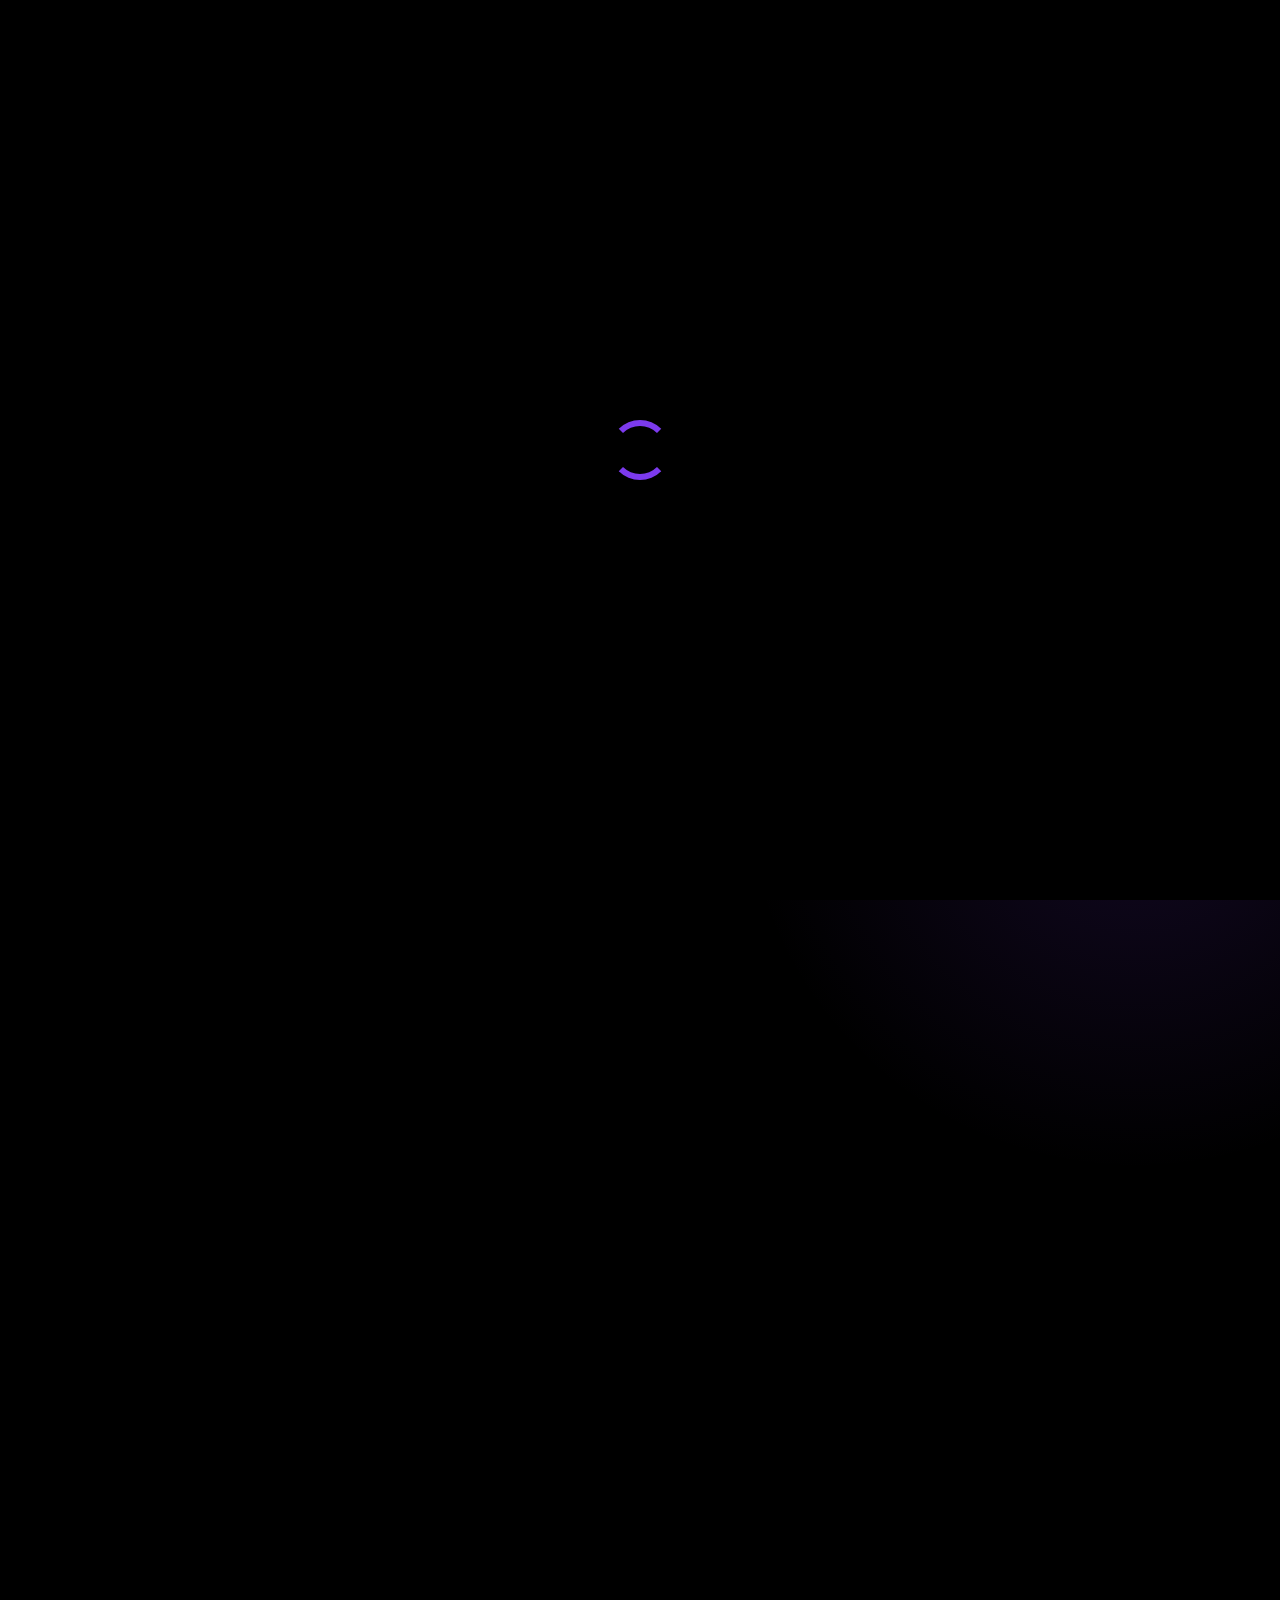
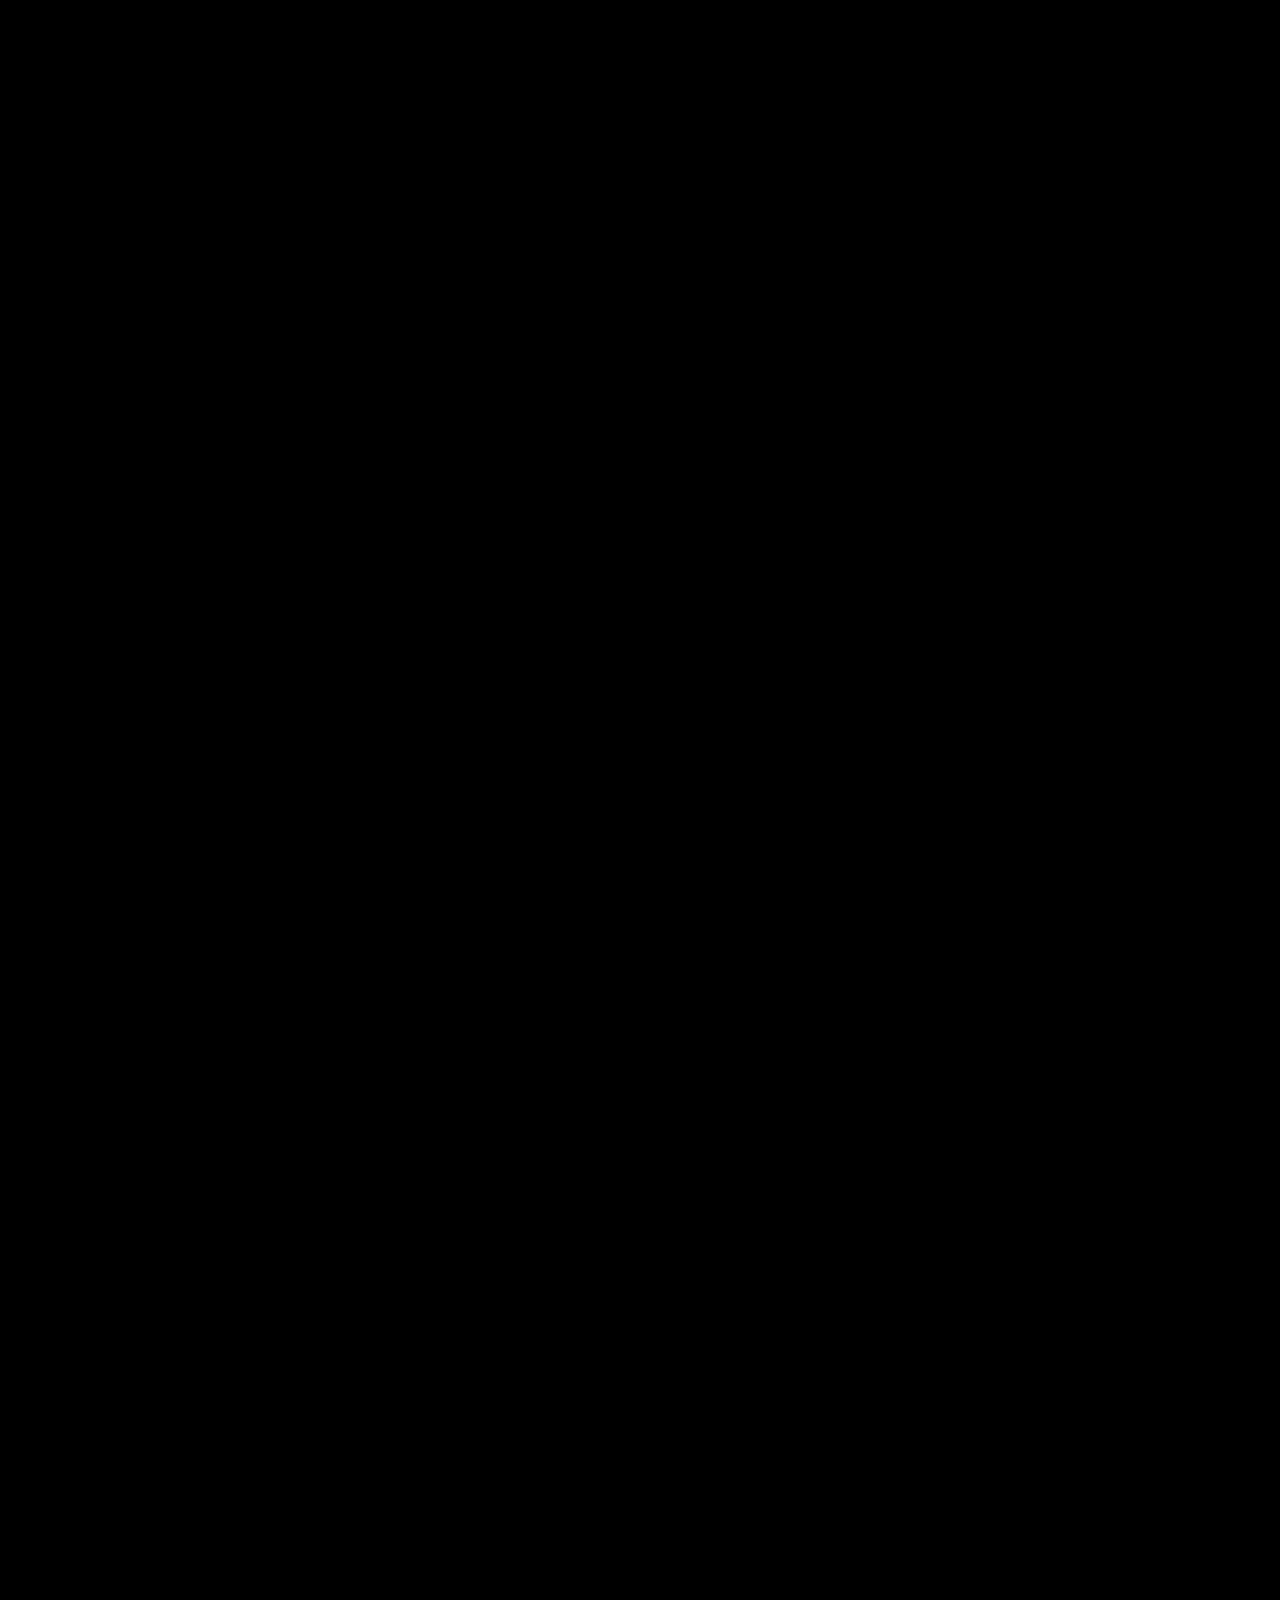
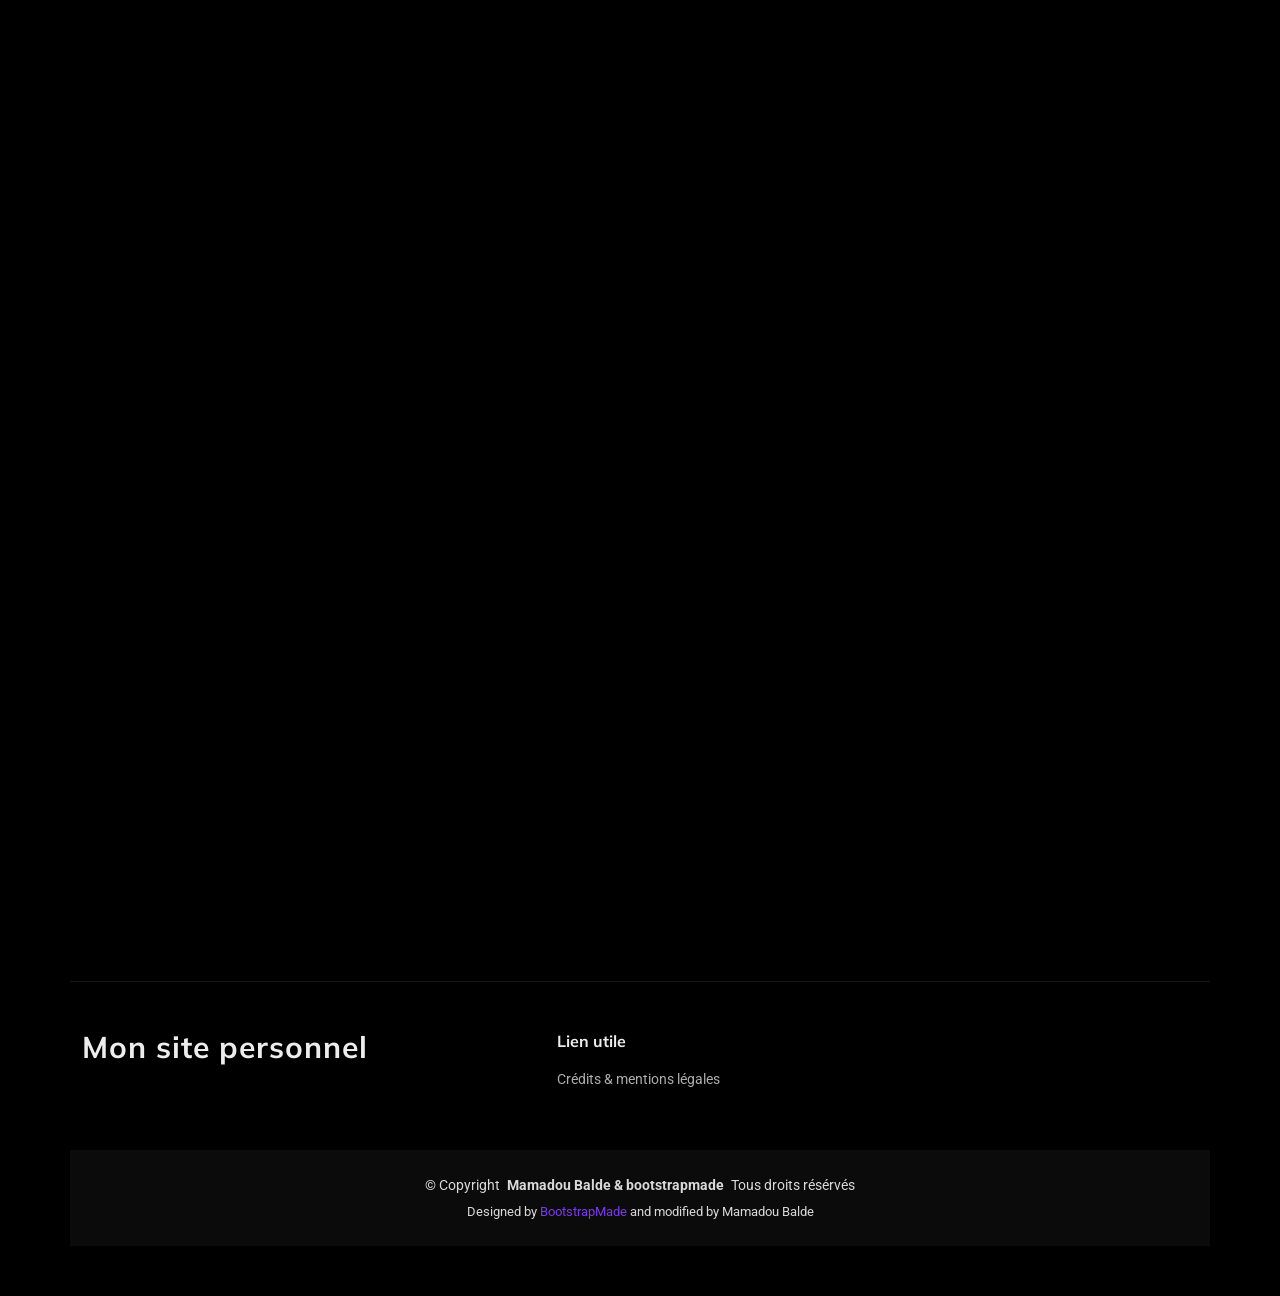
==== index.html @ f5858ec2 "fautes3" ====
<!DOCTYPE html>
<html lang="en">

<head>
  <meta charset="utf-8">
  <meta content="width=device-width, initial-scale=1.0" name="viewport">
  <title>Mon Site personnel</title>
  <meta name="description" content="">
  <meta name="keywords" content="">

  <!-- Favicons -->
  <link href="assets/img/favicon.png" rel="icon">
  <link href="assets/img/apple-touch-icon.png" rel="apple-touch-icon">

  <!-- Fonts -->
  <link href="https://fonts.googleapis.com" rel="preconnect">
  <link href="https://fonts.gstatic.com" rel="preconnect" crossorigin>
  <link href="https://fonts.googleapis.com/css2?family=Roboto:ital,wght@0,100;0,300;0,400;0,500;0,700;0,900;1,100;1,300;1,400;1,500;1,700;1,900&family=Raleway:ital,wght@0,100;0,200;0,300;0,400;0,500;0,600;0,700;0,800;0,900;1,100;1,200;1,300;1,400;1,500;1,600;1,700;1,800;1,900&family=Mulish:ital,wght@0,200;0,300;0,400;0,500;0,600;0,700;0,800;0,900;1,200;1,300;1,400;1,500;1,600;1,700;1,800;1,900&display=swap" rel="stylesheet">

  <!-- Vendor CSS Files -->
  <link href="assets/vendor/bootstrap/css/bootstrap.min.css" rel="stylesheet">
  <link href="assets/vendor/bootstrap-icons/bootstrap-icons.css" rel="stylesheet">
  <link href="assets/vendor/aos/aos.css" rel="stylesheet">
  <link href="assets/vendor/glightbox/css/glightbox.min.css" rel="stylesheet">
  <link href="assets/vendor/swiper/swiper-bundle.min.css" rel="stylesheet">

  <!-- Main CSS File -->
  <link href="assets/css/main.css" rel="stylesheet">

  <!-- =======================================================
  * Template Name: Craftivo
  * Template URL: https://bootstrapmade.com/craftivo-bootstrap-portfolio-template/
  * Updated: Oct 04 2025 with Bootstrap v5.3.8
  * Author: BootstrapMade.com
  * License: https://bootstrapmade.com/license/
  ======================================================== -->
</head>

<body class="index-page">

  <header id="header" class="header d-flex align-items-center fixed-top">
    <div class="container-fluid container-xl position-relative d-flex align-items-center">

      <a href="index.html" class="logo d-flex align-items-center me-auto">
        <!-- Uncomment the line below if you also wish to use an image logo -->
        <!-- <img src="assets/img/logo.webp" alt=""> -->
        <h1 class="sitename">Mon site personnel</h1>
      </a>

      <nav id="navmenu" class="navmenu">
        <ul>
          <li><a href="#hero" class="active">Accueil</a></li>
          <li><a href="#about">A propos de moi</a></li>
          <li><a href="#resume">Curriculum Vitae</a></li>
          <li><a href="#portfolio">Portfolio</a></li>  
        </ul>
        <i class="mobile-nav-toggle d-xl-none bi bi-list"></i>
      </nav>
    </div>
  </header>

  <main class="main">

    <!-- Hero Section -->
    <section id="hero" class="hero section dark-background">

      <img src="assets/img/profile/profile-bg-5.jpg" alt="" data-aos="fade-in">

      <div class="container" data-aos="fade-up" data-aos-delay="100">
        <div class="row justify-content-center">
          <div class="col-lg-8 text-center">
            <h2>Bienvenue sur mon site personnel</h2>
            <p> Je suis un <span class="typed" data-typed-items="Passioné, Freelancer"></span><span class="typed-cursor" aria-hidden="true"></span></p>
          </div>
        </div>
      </div>

    </section><!-- /Hero Section -->

    <!-- About Section -->
    <section id="about" class="about section">

      <!-- Section Title -->
      <div class="container section-title" data-aos="fade-up">
        <span class="subtitle">A propos de moi</span>
        <p></p>
      </div><!-- End Section Title -->

      <div class="container" data-aos="fade-up" data-aos-delay="100">

        <div class="row gy-5">
          <div class="col-lg-4" data-aos="zoom-in" data-aos-delay="150">
            <div class="profile-card">
              <div class="profile-header">
                <div class="profile-avatar">
                  <img src="assets/img/profile/photo_de_profil.png" class="img-fluid" alt="">
                  <div class="status-indicator"></div>
                </div>
                <h3>Mamadou Balde</h3>
                <span class="role">Etudiant</span>               
              </div>

              <div class="profile-actions">
                <a href="forms/Mon_CV.pdf" download class="btn btn-primary"><i class="bi bi-download"></i> Télécharger mon CV</a>
              </div>

              <div class="social-connect">
                <a href="https://github.com/Mamadou-Balde2" target="_blank"><i class="bi bi-github"></i></a>
                <a href="https://gitlab.univ-artois.fr/mamadou_balde2" target="_blank"><i class="bi bi-gitlab"></i></a>
              </div>
            </div>
          </div>

          <div class="col-lg-8" data-aos="fade-left" data-aos-delay="200">
            <div class="content-wrapper">
              <div class="bio-section">
                <p>Bonjour, je suis Mamadou Baldé, étudiant en 1re année de BUT Réseaux et Télécommunications à l'IUT de Béthune. Passionné par les réseaux et la cybersécurité, je développe mes compétences pratiques chaque jour.
              </div>

              <div class="details-grid">
                <div class="detail-item" data-aos="fade-up" data-aos-delay="300">
                  <i class="bi bi-mortarboard"></i>
                  <div class="detail-content">
                    <span>Diplôme </span>
                    <strong>Baccalauréat</strong>
                  </div>
                </div>

                <div class="detail-item" data-aos="fade-up" data-aos-delay="250">
                  <i class="bi bi-circle-half"></i>                  <div class="detail-content">
                    <span>Formation en cours</span>
                    <strong>BUT en Réseaux informatiques et télécommunications </strong>
                  </div>
                </div>

                
                <div class="detail-item" data-aos="fade-up" data-aos-delay="350">
                  <i class="bi bi-geo-alt"></i>
                  <div class="detail-content">
                    <span>Adresse</span>
                    <strong>France</strong>
                  </div>
                </div>

              </div>

              <div class="skills-showcase" data-aos="fade-up" data-aos-delay="250">
                <div class="section-tag">Compétences</div>
                <h3>Compétences techniques</h3>

                <div class="skills-list skills-animation">
                  <div class="skill-item">
                    <div class="skill-info">
                      <span class="skill-name">HTML 5 &amp; CSS 3</span>
                      <span class="skill-percent">88%</span>
                    </div>
                    <div class="progress">
                      <div class="progress-bar" role="progressbar" aria-valuenow="88" aria-valuemin="0" aria-valuemax="100"></div>
                    </div>
                  </div>

                  <div class="skill-item">
                    <div class="skill-info">
                      <span class="skill-name">Python 3</span>
                      <span class="skill-percent">70%</span>
                    </div>
                    <div class="progress">
                      <div class="progress-bar" role="progressbar" aria-valuenow="70" aria-valuemin="0" aria-valuemax="100"></div>
                    </div>
                  </div>

                  <div class="skill-item">
                    <div class="skill-info">
                      <span class="skill-name">WireShark</span>
                      <span class="skill-percent">70%</span>
                    </div>
                    <div class="progress">
                      <div class="progress-bar" role="progressbar" aria-valuenow="70" aria-valuemin="0" aria-valuemax="100"></div>
                    </div>
                  </div>

                  <div class="skill-item">
                    <div class="skill-info">
                      <span class="skill-name">Cisco Packet Tracer</span>
                      <span class="skill-percent">70%</span>
                    </div>
                    <div class="progress">
                      <div class="progress-bar" role="progressbar" aria-valuenow="70" aria-valuemin="0" aria-valuemax="100"></div>
                    </div>
                  </div>
                </div>
              </div>
            </div>
          </div>
        </div>

      </div>

    </section><!-- /About Section -->

    <!-- Resume Section -->
    <section id="resume" class="resume section">

      <!-- Section Title -->
      <div class="container section-title" data-aos="fade-up">
        <span class="subtitle">Curriculum Vitae</span>
      </div><!-- End Section Title -->

      <div class="container" data-aos="fade-up" data-aos-delay="100">

        <div class="row gy-5">
          <div class="col-lg-6">
            <div class="experience-section">
              <div class="section-header" data-aos="fade-right" data-aos-delay="200">
                <div class="header-content">
                  <span class="section-badge">Experience</span>
                  <h2>Expérience professionnelle </h2>
                </div>
              </div>

              <div class="experience-cards">
                <div class="exp-card featured" data-aos="zoom-in" data-aos-delay="300">
                  <div class="card-header">
                    <div class="company-logo">
                     <i class="bi bi-code-slash"></i>
                    </div>
                  </div>
                  <div class="card-body">
                    <h3>Création d'un logiciel de gestion de stock</h3>
                   
                    <span class="duration">2024</span>
                    <p class="description">Afin de valider l'Unité d'enseignement sur la création de logiciel, un projet de création d'un logiciel de gestion de stock a été réalisé. J'étais le chef de groupe et je coordonnais les tâches.</p>
                    <div class="skills-tags">
                      <span class="skill-tag">Leadership</span>
                      <span class="skill-tag">Innovation</span>
                    </div>
                  </div>
                </div>

                <div class="exp-card" data-aos="zoom-in" data-aos-delay="350">
                  <div class="card-header">
                    <div class="company-logo">
                      <i class="bi bi-filetype-html"></i><i class="bi bi-filetype-css"></i>
                    </div>
                  </div>
                  <div class="card-body">
                    <h3>Création et mise en place d'un site web pour un restaurant</h3>                  
                    <span class="duration">2023</span>
                    <p class="description">J'ai eu à créer un site web pour un restaurant de ma ville en utilisant HTML et CSS, PHP et MySQL.</p>
                  </div>
                </div>

              </div>
            </div>
          </div>

          <div class="col-lg-6">
            <div class="education-section">
              <div class="section-header" data-aos="fade-left" data-aos-delay="200">
                <div class="header-content">
                  <span class="section-badge">Education</span>
                  <h2>Parcours académique</h2>
                </div>
              </div>

              <div class="education-timeline" data-aos="fade-left" data-aos-delay="300">
                <div class="timeline-track">
                  <div class="timeline-item">
                    <div class="timeline-marker">
                      <i class="bi bi-mortarboard-fill"></i>
                    </div>
                    <div class="timeline-content">
                      <div class="education-meta">
                        <span class="year-range">2025 - Aujourd'hui</span>
                        <span class="degree-level">BUT </span>
                      </div>
                      <h4>BUT I Réseaux informatiques et Télécommunications</h4>
                      <p class="institution">Institut universitaire de technologie de Béthune </p>
                      
                    </div>
                  </div>

                  <div class="timeline-item">
                    <div class="timeline-marker">
                      <i class="bi bi-book"></i>
                    </div>
                    <div class="timeline-content">
                      <div class="education-meta">
                        <span class="year-range">2024</span>
                        <span class="degree-level"></span>
                      </div>
                      <h4>Baccalauréat en sciences experimentales</h4>
                      <p class="institution">Cours Sacré Coeur</p>
                      <div class="achievement">
                        <i class="bi bi-award"></i>
                      
                      </div>
                    </div>
                  </div>

                  <div class="timeline-item">
                    <div class="timeline-marker">
                      <i class="bi bi-patch-check-fill"></i>
                    </div>
                    <div class="timeline-content">
                      <div class="education-meta">
                        <span class="year-range">2022-2025</span>
                        <span class="degree-level">Certifications</span>
                      </div>
                      <h4>Certifications</h4>
                      <div class="certifications-list">
                        <div class="cert-item">
                          <span class="cert-name">Créé votre site web avec HTML5 et CSS3 par openclassroom</span>
                          <span class="cert-year">2022</span>
                        </div>
                        <div class="cert-item">
                          <span class="cert-name">Python Essentials 1 par Cisco Networking Academy</span>
                          <span class="cert-year">2025</span>
                        </div>
                        <div class="cert-item">
                          <span class="cert-name">Python Essentials 2 par Cisco Networking Academy</span>
                          <span class="cert-year">2025</span>
                        </div>
                      </div>
                    </div>
                  </div>
                </div>
              </div>
            </div>
          </div>
        </div>

      </div>

    </section><!-- /Resume Section -->


    <!-- Portfolio Section -->
    <section id="portfolio" class="portfolio section">

      <!-- Section Title -->
      <div class="container section-title" data-aos="fade-up">
        <span class="subtitle">Portfolio</span>
        <p>Voici les compétences du programme national mise en œuvre dans mon parcours en BUT de R&T</p>
      </div><!-- End Section Title -->

      <div class="container" data-aos="fade-up" data-aos-delay="100">

        <div class="isotope-layout" data-default-filter="*" data-layout="masonry" data-sort="original-order">
          <ul class="portfolio-filters isotope-filters" data-aos="fade-up" data-aos-delay="200">
            <li data-filter="*" class="filter-active">Toutes</li>
            <li data-filter=".filter-admin">Administrer</li>
            <li data-filter=".filter-connect">Connecter</li>
            <li data-filter=".filter-program">Programmer</li>
            <li data-filter=".filter-secure">Sécuriser</li>
            <li data-filter=".filter-monitor">Surveiller</li>
          </ul>

          <div class="row gy-4 isotope-container" data-aos="fade-up" data-aos-delay="300">
            <div class="col-lg-4 col-md-6 portfolio-item isotope-item filter-admin">
              <div class="portfolio-card">
                <div class="portfolio-image-container">
                  <img src="assets/img/portfolio/administrer.png" alt="Creative Project" class="img-fluid" loading="lazy">
                  <div class="portfolio-overlay">
                    <div class="portfolio-info">
                      <span class="project-category">Administrer</span>
                      <h4>Administrer les réseaux et internet</h4>
                    </div>
                    <div class="portfolio-actions">
                      <a href="assets\img\portfolio\administrer.png" class="glightbox portfolio-link">
                        <i class="bi bi-plus-lg"></i>
                      </a>
                      <a href="portfolio-details.html#admin" class="portfolio-details">
                        <i class="bi bi-arrow-right"></i>
                      </a>
                    </div>
                  </div>
                </div>
                <div class="portfolio-meta">
                  <div class="project-tags">
                    <span class="tag">Administration</span>
                    <span class="tag">Conception</span>
                  </div>
                </div>
              </div>
            </div>

            <div class="col-lg-4 col-md-6 portfolio-item isotope-item filter-connect">
              <div class="portfolio-card">
                <div class="portfolio-image-container">
                  <img src="assets/img/portfolio/Connecter.jpg" alt="Digital Project" class="img-fluid" loading="lazy">
                  <div class="portfolio-overlay">
                    <div class="portfolio-info">
                      <span class="project-category">Connecter</span>
                      <h4>Connecter les entreprises et les usagers</h4>
                    </div>
                    <div class="portfolio-actions">
                      <a href="assets/img/portfolio/Connecter.jpg" class="glightbox portfolio-link">
                        <i class="bi bi-plus-lg"></i>
                      </a>
                      <a href="portfolio-details.html#connect" class="portfolio-details">
                        <i class="bi bi-arrow-right"></i>
                      </a>
                    </div>
                  </div>
                </div>
                <div class="portfolio-meta">
                  <div class="project-tags">
                    <span class="tag">Connexion</span>
                    <span class="tag">Communication</span>
                  </div>
                </div>
              </div>
            </div>

            <div class="col-lg-4 col-md-6 portfolio-item isotope-item filter-program">
              <div class="portfolio-card">
                <div class="portfolio-image-container">
                  <img src="assets/img/portfolio/Programmer.jpg" alt="Strategy Project" class="img-fluid" loading="lazy">
                  <div class="portfolio-overlay">
                    <div class="portfolio-info">
                      <span class="project-category">Programmer</span>
                      <h4>Créer des outils et applications informatiques pour les R&T </h4>
                    </div>
                    <div class="portfolio-actions">
                      <a href="assets/img/portfolio/Programmer.jpg" class="glightbox portfolio-link">
                        <i class="bi bi-plus-lg"></i>
                      </a>
                      <a href="portfolio-details.html#program" class="portfolio-details">
                        <i class="bi bi-arrow-right"></i>
                      </a>
                    </div>
                  </div>
                </div>
                <div class="portfolio-meta">
                  <div class="project-tags">
                    <span class="tag">Programmation</span>
                    <span class="tag">Pilotage</span>
                  </div>
                </div>
              </div>
            </div>

            <div class="col-lg-4 col-md-6 portfolio-item isotope-item filter-secure">
              <div class="portfolio-card">
                <div class="portfolio-image-container">
                  <img src="assets/img/portfolio/Securiser.jpg" alt="Development Project" class="img-fluid" loading="lazy">
                  <div class="portfolio-overlay">
                    <div class="portfolio-info">
                      <span class="project-category">Sécuriser</span>
                      <h4>Administrer un système d'information sécurisé</h4>
                    </div>
                    <div class="portfolio-actions">
                      <a href="assets/img/portfolio/Securiser.jpg" class="glightbox portfolio-link">
                        <i class="bi bi-plus-lg"></i>
                      </a>
                      <a href="portfolio-details.html#secure" class="portfolio-details">
                        <i class="bi bi-arrow-right"></i>
                      </a>
                    </div>
                  </div>
                </div>
                <div class="portfolio-meta">
                  <div class="project-tags">
                    <span class="tag">Sensibilser</span>
                    <span class="tag">Sécuriser</span>
                  </div>
                </div>
              </div>
            </div>

            <div class="col-lg-4 col-md-6 portfolio-item isotope-item filter-monitor">
              <div class="portfolio-card">
                <div class="portfolio-image-container">
                  <img src="assets/img/portfolio/Surveiller.jpg" alt="Creative Project" class="img-fluid" loading="lazy">
                  <div class="portfolio-overlay">
                    <div class="portfolio-info">
                      <span class="project-category">Surveiller</span>
                      <h4>Surveiller un système d'information sécurisé</h4>
                    </div>
                    <div class="portfolio-actions">
                      <a href="assets/img/portfolio/Surveiller.jpg" class="glightbox portfolio-link">
                        <i class="bi bi-plus-lg"></i>
                      </a>
                      <a href="portfolio-details.html#monitor" class="portfolio-details">
                        <i class="bi bi-arrow-right"></i>
                      </a>
                    </div>
                  </div>
                </div>
                <div class="portfolio-meta">
                  <div class="project-tags">
                    <span class="tag">Surveiller</span>
                    <span class="tag">Automatiser</span>
                  </div>
                </div>
              </div>
            </div>

          </div>

        </div>


      </div>

    </section><!-- /Portfolio Section -->



  </main>

  <footer id="footer" class="footer">

    <div class="container footer-top">
      <div class="row gy-4">
        <div class="col-lg-5 col-md-12 footer-about">
          <a href="index.html" class="logo d-flex align-items-center">
            <span class="sitename">Mon site personnel</span>
          </a>
        </div>

        <div class="col-lg-2 col-6 footer-links">
          <h4>Lien utile</h4>
          <ul>
            <li><a href="Credits.html">Crédits & mentions légales</a></li>
          </ul>
        </div>


        </div>

      </div>
    </div>

    <div class="container copyright text-center mt-4">
      <p>© <span>Copyright</span> <strong class="px-1 sitename">Mamadou Balde & bootstrapmade</strong> <span>Tous droits résérvés </span></p>
      <div class="credits">
        <!-- All the links in the footer should remain intact. -->
        <!-- You can delete the links only if you've purchased the pro version. -->
        <!-- Licensing information: https://bootstrapmade.com/license/ -->
        <!-- Purchase the pro version with working PHP/AJAX contact form: [buy-url] -->
        Designed by <a href="https://bootstrapmade.com/">BootstrapMade </a>and modified by Mamadou Balde
      </div>
    </div>

  </footer>

  <!-- Scroll Top -->
  <a href="#" id="scroll-top" class="scroll-top d-flex align-items-center justify-content-center"><i class="bi bi-arrow-up-short"></i></a>

  <!-- Preloader -->
  <div id="preloader"></div>

  <!-- Vendor JS Files -->
  <script src="assets/vendor/bootstrap/js/bootstrap.bundle.min.js"></script>
  <script src="assets/vendor/php-email-form/validate.js"></script>
  <script src="assets/vendor/aos/aos.js"></script>
  <script src="assets/vendor/typed.js/typed.umd.js"></script>
  <script src="assets/vendor/waypoints/noframework.waypoints.js"></script>
  <script src="assets/vendor/glightbox/js/glightbox.min.js"></script>
  <script src="assets/vendor/imagesloaded/imagesloaded.pkgd.min.js"></script>
  <script src="assets/vendor/isotope-layout/isotope.pkgd.min.js"></script>
  <script src="assets/vendor/swiper/swiper-bundle.min.js"></script>

  <!-- Main JS File -->
  <script src="assets/js/main.js"></script>

</body>

</html>
---- assets/css/main.css ----
/**
* Template Name: Craftivo
* Template URL: https://bootstrapmade.com/craftivo-bootstrap-portfolio-template/
* Updated: Oct 04 2025 with Bootstrap v5.3.8
* Author: BootstrapMade.com
* License: https://bootstrapmade.com/license/
*/

@charset "UTF-8";

/*--------------------------------------------------------------
# Font & Color Variables
# Help: https://bootstrapmade.com/color-system/
--------------------------------------------------------------*/
/* Fonts */
:root {
  --default-font: "Roboto",  system-ui, -apple-system, "Segoe UI", Roboto, "Helvetica Neue", Arial, "Noto Sans", "Liberation Sans", sans-serif, "Apple Color Emoji", "Segoe UI Emoji", "Segoe UI Symbol", "Noto Color Emoji";
  --heading-font: "Mulish",  sans-serif;
  --nav-font: "Raleway",  sans-serif;
}

/* Global Colors - The following color variables are used throughout the website. Updating them here will change the color scheme of the entire website */
:root { 
  --background-color: #000000; /* Background color for the entire website, including individual sections */
  --default-color: #d9d9d9; /* Default color used for the majority of the text content across the entire website */
  --heading-color: #ededed; /* Color for headings, subheadings and title throughout the website */
  --accent-color: #7c3aed; /* Accent color that represents your brand on the website. It's used for buttons, links, and other elements that need to stand out */
  --surface-color:  #1f1f23; /* The surface color is used as a background of boxed elements within sections, such as cards, icon boxes, or other elements that require a visual separation from the global background. */
  --contrast-color: #ffffff; /* Contrast color for text, ensuring readability against backgrounds of accent, heading, or default colors. */
}

/* Nav Menu Colors - The following color variables are used specifically for the navigation menu. They are separate from the global colors to allow for more customization options */
:root {
  --nav-color: #d9d9d9;  /* The default color of the main navmenu links */
  --nav-hover-color: #7c3aed; /* Applied to main navmenu links when they are hovered over or active */
  --nav-mobile-background-color: #2e2e2e; /* Used as the background color for mobile navigation menu */
  --nav-dropdown-background-color: #2e2e2e; /* Used as the background color for dropdown items that appear when hovering over primary navigation items */
  --nav-dropdown-color: #d9d9d9; /* Used for navigation links of the dropdown items in the navigation menu. */
  --nav-dropdown-hover-color: #7c3aed; /* Similar to --nav-hover-color, this color is applied to dropdown navigation links when they are hovered over. */
}

/* Color Presets - These classes override global colors when applied to any section or element, providing reuse of the sam color scheme. */

.light-background {
  --background-color: rgba(41, 41, 41, 0.8);
  --surface-color: #484848;
}

.dark-background {
  --background-color: #060606;
  --default-color: #ffffff;
  --heading-color: #ffffff;
  --surface-color: #252525;
  --contrast-color: #ffffff;
}

/* Smooth scroll */
:root {
  scroll-behavior: smooth;
}

/*--------------------------------------------------------------
# General Styling & Shared Classes
--------------------------------------------------------------*/
body {
  color: var(--default-color);
  background-color: var(--background-color);
  font-family: var(--default-font);
}

a {
  color: var(--accent-color);
  text-decoration: none;
  transition: 0.3s;
}

a:hover {
  color: color-mix(in srgb, var(--accent-color), transparent 25%);
  text-decoration: none;
}

h1,
h2,
h3,
h4,
h5,
h6 {
  color: var(--heading-color);
  font-family: var(--heading-font);
}

/* PHP Email Form Messages
------------------------------*/
.php-email-form .error-message {
  display: none;
  background: #df1529;
  color: #ffffff;
  text-align: left;
  padding: 15px;
  margin-bottom: 24px;
  font-weight: 600;
}

.php-email-form .sent-message {
  display: none;
  color: #ffffff;
  background: #059652;
  text-align: center;
  padding: 15px;
  margin-bottom: 24px;
  font-weight: 600;
}

.php-email-form .loading {
  display: none;
  background: var(--surface-color);
  text-align: center;
  padding: 15px;
  margin-bottom: 24px;
}

.php-email-form .loading:before {
  content: "";
  display: inline-block;
  border-radius: 50%;
  width: 24px;
  height: 24px;
  margin: 0 10px -6px 0;
  border: 3px solid var(--accent-color);
  border-top-color: var(--surface-color);
  animation: php-email-form-loading 1s linear infinite;
}

@keyframes php-email-form-loading {
  0% {
    transform: rotate(0deg);
  }

  100% {
    transform: rotate(360deg);
  }
}

/*--------------------------------------------------------------
# Global Header
--------------------------------------------------------------*/
.header {
  --heading-color: #ffffff;
  color: var(--default-color);
  background-color: var(--background-color);
  padding: 15px 0;
  transition: all 0.5s;
  z-index: 997;
}

.header .logo {
  line-height: 1;
}

.header .logo img {
  max-height: 36px;
  margin-right: 8px;
}

.header .logo h1 {
  font-size: 30px;
  margin: 0;
  font-weight: 400;
  color: var(--heading-color);
}

.header .btn-getstarted,
.header .btn-getstarted:focus {
  color: var(--contrast-color);
  background: var(--accent-color);
  font-size: 14px;
  padding: 8px 25px;
  margin: 0 0 0 30px;
  border-radius: 50px;
  transition: 0.3s;
}

.header .btn-getstarted:hover,
.header .btn-getstarted:focus:hover {
  color: var(--contrast-color);
  background: color-mix(in srgb, var(--accent-color), transparent 15%);
}

@media (max-width: 1200px) {
  .header .logo {
    order: 1;
  }

  .header .btn-getstarted {
    order: 2;
    margin: 0 15px 0 0;
    padding: 6px 15px;
  }

  .header .navmenu {
    order: 3;
  }
}

.scrolled .header {
  box-shadow: 0px 0 18px rgba(0, 0, 0, 0.1);
}

/* Global Header on Scroll
------------------------------*/
.scrolled .header {
  --background-color: rgba(20, 20, 20, 0.8);
}

/* Index Page Header
------------------------------*/
.index-page .header {
  --background-color: rgba(255, 255, 255, 0);
}

/* Index Page Header on Scroll
------------------------------*/
.index-page.scrolled .header {
  --background-color: rgba(20, 20, 20, 0.8);
}

/*--------------------------------------------------------------
# Navigation Menu
--------------------------------------------------------------*/
/* Navmenu - Desktop */
@media (min-width: 1200px) {
  .navmenu {
    padding: 0;
  }

  .navmenu ul {
    margin: 0;
    padding: 0;
    display: flex;
    list-style: none;
    align-items: center;
  }

  .navmenu li {
    position: relative;
  }

  .navmenu a,
  .navmenu a:focus {
    color: var(--nav-color);
    padding: 18px 15px;
    font-size: 16px;
    font-family: var(--nav-font);
    font-weight: 600;
    display: flex;
    align-items: center;
    justify-content: space-between;
    white-space: nowrap;
    transition: 0.3s;
  }

  .navmenu a i,
  .navmenu a:focus i {
    font-size: 12px;
    line-height: 0;
    margin-left: 5px;
    transition: 0.3s;
  }

  .navmenu li:last-child a {
    padding-right: 0;
  }

  .navmenu li:hover>a,
  .navmenu .active,
  .navmenu .active:focus {
    color: var(--nav-hover-color);
  }

  .navmenu .dropdown ul {
    margin: 0;
    padding: 10px 0;
    background: var(--nav-dropdown-background-color);
    display: block;
    position: absolute;
    visibility: hidden;
    left: 14px;
    top: 130%;
    opacity: 0;
    transition: 0.3s;
    border-radius: 4px;
    z-index: 99;
    box-shadow: 0px 0px 30px rgba(0, 0, 0, 0.1);
  }

  .navmenu .dropdown ul li {
    min-width: 200px;
  }

  .navmenu .dropdown ul a {
    padding: 10px 20px;
    font-size: 15px;
    text-transform: none;
    color: var(--nav-dropdown-color);
  }

  .navmenu .dropdown ul a i {
    font-size: 12px;
  }

  .navmenu .dropdown ul a:hover,
  .navmenu .dropdown ul .active:hover,
  .navmenu .dropdown ul li:hover>a {
    color: var(--nav-dropdown-hover-color);
  }

  .navmenu .dropdown:hover>ul {
    opacity: 1;
    top: 100%;
    visibility: visible;
  }

  .navmenu .dropdown .dropdown ul {
    top: 0;
    left: -90%;
    visibility: hidden;
  }

  .navmenu .dropdown .dropdown:hover>ul {
    opacity: 1;
    top: 0;
    left: -100%;
    visibility: visible;
  }
}

/* Navmenu - Mobile */
@media (max-width: 1199px) {
  .mobile-nav-toggle {
    color: var(--nav-color);
    font-size: 28px;
    line-height: 0;
    margin-right: 10px;
    cursor: pointer;
    transition: color 0.3s;
  }

  .navmenu {
    padding: 0;
    z-index: 9997;
  }

  .navmenu ul {
    display: none;
    list-style: none;
    position: absolute;
    inset: 60px 20px 20px 20px;
    padding: 10px 0;
    margin: 0;
    border-radius: 6px;
    background-color: var(--nav-mobile-background-color);
    overflow-y: auto;
    transition: 0.3s;
    z-index: 9998;
    box-shadow: 0px 0px 30px rgba(0, 0, 0, 0.1);
  }

  .navmenu a,
  .navmenu a:focus {
    color: var(--nav-dropdown-color);
    padding: 10px 20px;
    font-family: var(--nav-font);
    font-size: 17px;
    font-weight: 500;
    display: flex;
    align-items: center;
    justify-content: space-between;
    white-space: nowrap;
    transition: 0.3s;
  }

  .navmenu a i,
  .navmenu a:focus i {
    font-size: 12px;
    line-height: 0;
    margin-left: 5px;
    width: 30px;
    height: 30px;
    display: flex;
    align-items: center;
    justify-content: center;
    border-radius: 50%;
    transition: 0.3s;
    background-color: color-mix(in srgb, var(--accent-color), transparent 90%);
  }

  .navmenu a i:hover,
  .navmenu a:focus i:hover {
    background-color: var(--accent-color);
    color: var(--contrast-color);
  }

  .navmenu a:hover,
  .navmenu .active,
  .navmenu .active:focus {
    color: var(--nav-dropdown-hover-color);
  }

  .navmenu .active i,
  .navmenu .active:focus i {
    background-color: var(--accent-color);
    color: var(--contrast-color);
    transform: rotate(180deg);
  }

  .navmenu .dropdown ul {
    position: static;
    display: none;
    z-index: 99;
    padding: 10px 0;
    margin: 10px 20px;
    background-color: var(--nav-dropdown-background-color);
    border: 1px solid color-mix(in srgb, var(--default-color), transparent 90%);
    box-shadow: none;
    transition: all 0.5s ease-in-out;
  }

  .navmenu .dropdown ul ul {
    background-color: rgba(33, 37, 41, 0.1);
  }

  .navmenu .dropdown>.dropdown-active {
    display: block;
    background-color: rgba(33, 37, 41, 0.03);
  }

  .mobile-nav-active {
    overflow: hidden;
  }

  .mobile-nav-active .mobile-nav-toggle {
    color: #fff;
    position: absolute;
    font-size: 32px;
    top: 15px;
    right: 15px;
    margin-right: 0;
    z-index: 9999;
  }

  .mobile-nav-active .navmenu {
    position: fixed;
    overflow: hidden;
    inset: 0;
    background: rgba(33, 37, 41, 0.8);
    transition: 0.3s;
  }

  .mobile-nav-active .navmenu>ul {
    display: block;
  }
}

/*--------------------------------------------------------------
# Global Footer
--------------------------------------------------------------*/
.footer {
  color: var(--default-color);
  background-color: var(--background-color);
  font-size: 14px;
  padding-bottom: 50px;
  position: relative;
}

.footer .footer-top {
  padding-top: 50px;
  border-top: 1px solid color-mix(in srgb, var(--default-color), transparent 90%);
}

.footer .footer-about .logo {
  line-height: 1;
  margin-bottom: 25px;
}

.footer .footer-about .logo img {
  max-height: 40px;
  margin-right: 6px;
}

.footer .footer-about .logo span {
  color: var(--heading-color);
  font-size: 30px;
  font-weight: 700;
  letter-spacing: 1px;
  font-family: var(--heading-font);
}

.footer .footer-about p {
  font-size: 14px;
  font-family: var(--heading-font);
}

.footer .social-links a {
  display: flex;
  align-items: center;
  justify-content: center;
  width: 40px;
  height: 40px;
  border-radius: 50%;
  border: 1px solid color-mix(in srgb, var(--default-color), transparent 50%);
  font-size: 16px;
  color: color-mix(in srgb, var(--default-color), transparent 50%);
  margin-right: 10px;
  transition: 0.3s;
}

.footer .social-links a:hover {
  color: var(--accent-color);
  border-color: var(--accent-color);
}

.footer h4 {
  font-size: 16px;
  font-weight: bold;
  position: relative;
  padding-bottom: 12px;
}

.footer .footer-links {
  margin-bottom: 30px;
}

.footer .footer-links ul {
  list-style: none;
  padding: 0;
  margin: 0;
}

.footer .footer-links ul i {
  padding-right: 2px;
  font-size: 12px;
  line-height: 0;
}

.footer .footer-links ul li {
  padding: 10px 0;
  display: flex;
  align-items: center;
}

.footer .footer-links ul li:first-child {
  padding-top: 0;
}

.footer .footer-links ul a {
  color: color-mix(in srgb, var(--default-color), transparent 20%);
  display: inline-block;
  line-height: 1;
}

.footer .footer-links ul a:hover {
  color: var(--accent-color);
}

.footer .footer-contact p {
  margin-bottom: 5px;
}

.footer .copyright {
  padding-top: 25px;
  padding-bottom: 25px;
  background-color: color-mix(in srgb, var(--default-color), transparent 95%);
}

.footer .copyright p {
  margin-bottom: 0;
}

.footer .credits {
  margin-top: 6px;
  font-size: 13px;
}

/*--------------------------------------------------------------
# Preloader
--------------------------------------------------------------*/
#preloader {
  position: fixed;
  inset: 0;
  z-index: 999999;
  overflow: hidden;
  background: var(--background-color);
  transition: all 0.6s ease-out;
}

#preloader:before {
  content: "";
  position: fixed;
  top: calc(50% - 30px);
  left: calc(50% - 30px);
  border: 6px solid #ffffff;
  border-color: var(--accent-color) transparent var(--accent-color) transparent;
  border-radius: 50%;
  width: 60px;
  height: 60px;
  animation: animate-preloader 1.5s linear infinite;
}

@keyframes animate-preloader {
  0% {
    transform: rotate(0deg);
  }

  100% {
    transform: rotate(360deg);
  }
}

/*--------------------------------------------------------------
# Scroll Top Button
--------------------------------------------------------------*/
.scroll-top {
  position: fixed;
  visibility: hidden;
  opacity: 0;
  right: 15px;
  bottom: 15px;
  z-index: 99999;
  background-color: var(--accent-color);
  width: 40px;
  height: 40px;
  border-radius: 4px;
  transition: all 0.4s;
}

.scroll-top i {
  font-size: 24px;
  color: var(--contrast-color);
  line-height: 0;
}

.scroll-top:hover {
  background-color: color-mix(in srgb, var(--accent-color), transparent 20%);
  color: var(--contrast-color);
}

.scroll-top.active {
  visibility: visible;
  opacity: 1;
}

/*--------------------------------------------------------------
# Disable aos animation delay on mobile devices
--------------------------------------------------------------*/
@media screen and (max-width: 768px) {
  [data-aos-delay] {
    transition-delay: 0 !important;
  }
}

/*--------------------------------------------------------------
# Global Page Titles & Breadcrumbs
--------------------------------------------------------------*/
.page-title {
  color: var(--default-color);
  background-color: var(--background-color);
  padding: 20px 0;
  position: relative;
}

.page-title h1 {
  font-size: 28px;
  font-weight: 700;
  margin: 0;
}

.page-title .breadcrumbs ol {
  display: flex;
  flex-wrap: wrap;
  list-style: none;
  padding: 0 0 10px 0;
  margin: 0;
  font-size: 14px;
  font-weight: 400;
}

.page-title .breadcrumbs ol li+li {
  padding-left: 10px;
}

.page-title .breadcrumbs ol li+li::before {
  content: "/";
  display: inline-block;
  padding-right: 10px;
  color: color-mix(in srgb, var(--default-color), transparent 70%);
}

/*--------------------------------------------------------------
# Global Sections
--------------------------------------------------------------*/
section,
.section {
  color: var(--default-color);
  background-color: var(--background-color);
  padding: 60px 0;
  scroll-margin-top: 90px;
  overflow: clip;
}

@media (max-width: 1199px) {

  section,
  .section {
    scroll-margin-top: 66px;
  }
}

/*--------------------------------------------------------------
# Global Section Titles
--------------------------------------------------------------*/
.section-title {
  text-align: center;
  padding-bottom: 60px;
  position: relative;
}

.section-title h2 {
  font-size: 3.5rem;
  font-weight: 300;
  line-height: 1.2;
  color: var(--heading-color);
  margin-bottom: 1.5rem;
  letter-spacing: -1px;
}

@media (max-width: 768px) {
  .section-title h2 {
    font-size: 2.5rem;
  }
}

.section-title .subtitle {
  display: inline-block;
  font-size: 0.875rem;
  font-weight: 400;
  color: var(--accent-color);
  text-transform: uppercase;
  letter-spacing: 2px;
  margin-bottom: 1.5rem;
  position: relative;
}

.section-title .subtitle::after {
  content: "";
  position: absolute;
  bottom: -8px;
  left: 50%;
  transform: translateX(-50%);
  width: 40px;
  height: 1px;
  background: var(--accent-color);
}

.section-title p {
  font-size: 1.125rem;
  line-height: 1.8;
  color: color-mix(in srgb, var(--default-color), transparent 25%);
  max-width: 900px;
  margin: 0 auto;
  text-wrap: balance;
}

/*--------------------------------------------------------------
# Hero Section
--------------------------------------------------------------*/
.hero {
  padding-top: 80px;
  min-height: 100vh;
  position: relative;
  display: flex;
  align-items: center;
  justify-content: center;
  overflow: hidden;
  padding-bottom: 80px;
}

#admin h2{
  margin: 0;
  font-size: 48px;
  font-weight: 700;
  text-align: center;
  padding: auto;
  margin-bottom: 25px;
}
#admin{
   padding-top: 80px;
  min-height: 100vh;
  position: relative;
  display: flex;
  align-items: center;
  justify-content: center;
  overflow: hidden;
  padding-bottom: 80px;
}

#connect h2{
  margin: 0;
  font-size: 48px;
  font-weight: 700;
  text-align: center;
  padding: auto;
  margin-bottom: 25px;
}
#connect{
  padding-top: 80px;
  min-height: 100vh;
  position: relative;
  display: flex;
  align-items: center;
  justify-content: center;
  overflow: hidden;
  padding-bottom: 80px;
}

#program h2{
  margin: 0;
  font-size: 48px;
  font-weight: 700;
  text-align: center;
  padding: auto;
  margin-bottom: 25px;
}
#program{
   padding-top: 80px;
  min-height: 100vh;
  position: relative;
  display: flex;
  align-items: center;
  justify-content: center;
  overflow: hidden;
  padding-bottom: 80px;
}

#secure h2{
  margin: 0;
  font-size: 48px;
  font-weight: 700;
  text-align: center;
  padding: auto;
  margin-bottom: 25px;
}
#secure{
   padding-top: 80px;
  min-height: 100vh;
  position: relative;
  display: flex;
  align-items: center;
  justify-content: center;
  overflow: hidden;
  padding-bottom: 80px;
}

#monitor h2{
  margin: 0;
  font-size: 48px;
  font-weight: 700;
  text-align: center;
  padding: auto;
  margin-bottom: 25px;
}
#monitor{
   padding-top: 80px;
  min-height: 100vh;
  position: relative;
  display: flex;
  align-items: center;
  justify-content: center;
  overflow: hidden;
  padding-bottom: 80px;
}


.hero img {
  position: absolute;
  inset: 0;
  display: block;
  width: 100%;
  height: 100%;
  object-fit: cover;
  z-index: 1;
}

.hero:before {
  content: "";
  background: color-mix(in srgb, var(--background-color), transparent 30%);
  position: absolute;
  inset: 0;
  z-index: 2;
  border-radius: 0;
}

.hero .container {
  position: relative;
  z-index: 3;
}

.hero h2 {
  margin: 0;
  font-size: 48px;
  font-weight: 700;
}

.hero p {
  margin: 10px 0 0 0;
  font-size: 24px;
  color: color-mix(in srgb, var(--default-color), transparent 20%);
}

.hero p span {
  color: var(--accent-color);
  letter-spacing: 1px;
  border-bottom: 2px solid var(--accent-color);
}

.hero .social-links {
  margin-top: 30px;
  display: flex;
  justify-content: center;
  gap: 15px;
}

.hero .social-links a {
  display: flex;
  align-items: center;
  justify-content: center;
  width: 50px;
  height: 50px;
  border-radius: 50%;
  background: color-mix(in srgb, var(--default-color), transparent 92%);
  color: var(--default-color);
  font-size: 20px;
  transition: 0.3s;
}

.hero .social-links a:hover {
  background: var(--accent-color);
  color: var(--contrast-color);
  transform: translateY(-3px);
}

@media (max-width: 768px) {
  .hero h2 {
    font-size: 32px;
  }

  .hero p {
    font-size: 20px;
  }
}

/*--------------------------------------------------------------
# About Section
--------------------------------------------------------------*/
.about {
  overflow: hidden;
  position: relative;
}

.about::before {
  content: "";
  position: absolute;
  top: -50%;
  right: -20%;
  width: 800px;
  height: 800px;
  background: radial-gradient(circle, color-mix(in srgb, var(--accent-color), transparent 85%) 0%, transparent 70%);
  border-radius: 50%;
  z-index: 0;
  pointer-events: none;
}

.about .container {
  position: relative;
  z-index: 1;
}

.about .profile-card {
  background: var(--surface-color);
  border-radius: 24px;
  padding: 40px;
  box-shadow: 0 8px 30px rgba(0, 0, 0, 0.08);
  position: sticky;
  top: 100px;
}

.about .profile-card .profile-header {
  text-align: center;
  padding-bottom: 30px;
  border-bottom: 1px solid color-mix(in srgb, var(--default-color), transparent 90%);
}

.about .profile-card .profile-header .profile-avatar {
  width: 140px;
  height: 140px;
  margin: 0 auto 24px;
  position: relative;
  border-radius: 50%;
  padding: 6px;
  background: linear-gradient(135deg, var(--accent-color), color-mix(in srgb, var(--accent-color), #ff6b9d 50%));
}

.about .profile-card .profile-header .profile-avatar img {
  width: 100%;
  height: 100%;
  object-fit: cover;
  border-radius: 50%;
  border: 4px solid var(--surface-color);
}

.about .profile-card .profile-header .profile-avatar .status-indicator {
  position: absolute;
  bottom: 8px;
  right: 8px;
  width: 24px;
  height: 24px;
  background: #10b981;
  border: 4px solid var(--surface-color);
  border-radius: 50%;
  animation: pulse 2s infinite;
}

.about .profile-card .profile-header h3 {
  font-size: 24px;
  font-weight: 700;
  margin-bottom: 8px;
  color: var(--heading-color);
}

.about .profile-card .profile-header .role {
  display: inline-block;
  font-size: 15px;
  color: var(--accent-color);
  font-weight: 500;
  margin-bottom: 16px;
}

.about .profile-card .profile-header .rating {
  display: flex;
  align-items: center;
  justify-content: center;
  gap: 4px;
  margin-top: 12px;
}

.about .profile-card .profile-header .rating i {
  color: #fbbf24;
  font-size: 16px;
}

.about .profile-card .profile-header .rating span {
  margin-left: 8px;
  font-weight: 600;
  color: var(--default-color);
  font-size: 15px;
}

.about .profile-card .profile-stats {
  display: grid;
  grid-template-columns: repeat(3, 1fr);
  gap: 20px;
  padding: 30px 0;
  border-bottom: 1px solid color-mix(in srgb, var(--default-color), transparent 90%);
}

.about .profile-card .profile-stats .stat-item {
  text-align: center;
}

.about .profile-card .profile-stats .stat-item h4 {
  font-size: 28px;
  font-weight: 700;
  color: var(--accent-color);
  margin-bottom: 6px;
}

.about .profile-card .profile-stats .stat-item p {
  font-size: 13px;
  color: color-mix(in srgb, var(--default-color), transparent 30%);
  text-transform: uppercase;
  letter-spacing: 0.5px;
  margin: 0;
}

.about .profile-card .profile-actions {
  display: flex;
  flex-direction: column;
  gap: 12px;
  padding: 30px 0;
  border-bottom: 1px solid color-mix(in srgb, var(--default-color), transparent 90%);
}

.about .profile-card .profile-actions a {
  display: flex;
  align-items: center;
  justify-content: center;
  gap: 10px;
  padding: 14px 24px;
  border-radius: 12px;
  font-weight: 600;
  font-size: 15px;
  text-decoration: none;
  transition: all 0.3s ease;
}

.about .profile-card .profile-actions a.btn-primary {
  background: var(--accent-color);
  color: var(--contrast-color);
}

.about .profile-card .profile-actions a.btn-primary:hover {
  background: color-mix(in srgb, var(--accent-color), #000 15%);
  transform: translateY(-2px);
  box-shadow: 0 6px 20px rgba(0, 0, 0, 0.15);
}

.about .profile-card .profile-actions a.btn-secondary {
  background: color-mix(in srgb, var(--accent-color), transparent 90%);
  color: var(--accent-color);
}

.about .profile-card .profile-actions a.btn-secondary:hover {
  background: color-mix(in srgb, var(--accent-color), transparent 85%);
}

.about .profile-card .profile-actions a i {
  font-size: 18px;
}

.about .profile-card .social-connect {
  display: flex;
  justify-content: center;
  gap: 12px;
  padding-top: 30px;
}

.about .profile-card .social-connect a {
  width: 44px;
  height: 44px;
  display: flex;
  align-items: center;
  justify-content: center;
  background: color-mix(in srgb, var(--default-color), transparent 94%);
  border-radius: 12px;
  color: var(--default-color);
  font-size: 18px;
  transition: all 0.3s ease;
}

.about .profile-card .social-connect a:hover {
  background: var(--accent-color);
  color: var(--contrast-color);
  transform: translateY(-3px);
}

.about .content-wrapper .bio-section {
  margin-bottom: 50px;
}

.about .content-wrapper .bio-section .section-tag {
  display: inline-block;
  padding: 6px 16px;
  background: color-mix(in srgb, var(--accent-color), transparent 90%);
  color: var(--accent-color);
  border-radius: 20px;
  font-size: 13px;
  font-weight: 600;
  text-transform: uppercase;
  letter-spacing: 0.5px;
  margin-bottom: 16px;
}

.about .content-wrapper .bio-section h2 {
  font-size: 36px;
  font-weight: 700;
  color: var(--heading-color);
  margin-bottom: 24px;
  line-height: 1.2;
}

.about .content-wrapper .bio-section p {
  font-size: 16px;
  line-height: 1.8;
  color: var(--default-color);
  margin-bottom: 16px;
}

.about .content-wrapper .bio-section p:last-child {
  margin-bottom: 0;
}

.about .content-wrapper .details-grid {
  display: grid;
  grid-template-columns: repeat(2, 1fr);
  gap: 24px;
  margin-bottom: 50px;
}

.about .content-wrapper .details-grid .detail-item {
  display: flex;
  align-items: center;
  gap: 16px;
  padding: 24px;
  background: var(--surface-color);
  border-radius: 16px;
  border: 1px solid color-mix(in srgb, var(--default-color), transparent 92%);
  transition: all 0.3s ease;
}

.about .content-wrapper .details-grid .detail-item:hover {
  border-color: var(--accent-color);
  transform: translateY(-3px);
  box-shadow: 0 8px 24px rgba(0, 0, 0, 0.08);
}

.about .content-wrapper .details-grid .detail-item i {
  font-size: 28px;
  color: var(--accent-color);
  flex-shrink: 0;
}

.about .content-wrapper .details-grid .detail-item .detail-content span {
  display: block;
  font-size: 13px;
  color: color-mix(in srgb, var(--default-color), transparent 40%);
  text-transform: uppercase;
  letter-spacing: 0.5px;
  margin-bottom: 4px;
}

.about .content-wrapper .details-grid .detail-item .detail-content strong {
  display: block;
  font-size: 16px;
  color: var(--heading-color);
  font-weight: 600;
}

.about .content-wrapper .skills-showcase .section-tag {
  display: inline-block;
  padding: 6px 16px;
  background: color-mix(in srgb, var(--accent-color), transparent 90%);
  color: var(--accent-color);
  border-radius: 20px;
  font-size: 13px;
  font-weight: 600;
  text-transform: uppercase;
  letter-spacing: 0.5px;
  margin-bottom: 16px;
}

.about .content-wrapper .skills-showcase h3 {
  font-size: 28px;
  font-weight: 700;
  color: var(--heading-color);
  margin-bottom: 32px;
}

.about .content-wrapper .skills-showcase .skills-list .skill-item {
  margin-bottom: 28px;
}

.about .content-wrapper .skills-showcase .skills-list .skill-item .skill-info {
  display: flex;
  justify-content: space-between;
  align-items: center;
  margin-bottom: 10px;
}

.about .content-wrapper .skills-showcase .skills-list .skill-item .skill-info .skill-name {
  font-size: 15px;
  font-weight: 600;
  color: var(--heading-color);
}

.about .content-wrapper .skills-showcase .skills-list .skill-item .skill-info .skill-percent {
  font-size: 15px;
  font-weight: 700;
  color: var(--accent-color);
}

.about .content-wrapper .skills-showcase .skills-list .skill-item .progress {
  height: 10px;
  border-radius: 10px;
  background: color-mix(in srgb, var(--default-color), transparent 94%);
  overflow: hidden;
}

.about .content-wrapper .skills-showcase .skills-list .skill-item .progress .progress-bar {
  width: 0;
  height: 100%;
  background: linear-gradient(90deg, var(--accent-color), color-mix(in srgb, var(--accent-color), #ff6b9d 50%));
  border-radius: 10px;
  transition: width 1.5s cubic-bezier(0.65, 0, 0.35, 1);
  position: relative;
}

.about .content-wrapper .skills-showcase .skills-list .skill-item .progress .progress-bar::after {
  content: "";
  position: absolute;
  top: 0;
  left: 0;
  right: 0;
  bottom: 0;
  background: linear-gradient(90deg, transparent, rgba(255, 255, 255, 0.4), transparent);
  animation: shimmer 2s infinite;
}

@keyframes pulse {

  0%,
  100% {
    opacity: 1;
  }

  50% {
    opacity: 0.6;
  }
}

@keyframes shimmer {
  0% {
    transform: translateX(-100%);
  }

  100% {
    transform: translateX(100%);
  }
}

@media (max-width: 992px) {
  .about .profile-card {
    position: static;
    margin-bottom: 40px;
  }

  .about .content-wrapper .bio-section h2 {
    font-size: 30px;
  }

  .about .content-wrapper .details-grid {
    grid-template-columns: 1fr;
  }

  .about .content-wrapper .skills-showcase h3 {
    font-size: 24px;
  }
}

@media (max-width: 576px) {
  .about .profile-card {
    padding: 30px 20px;
  }

  .about .profile-card .profile-header .profile-avatar {
    width: 120px;
    height: 120px;
  }

  .about .profile-card .profile-stats {
    grid-template-columns: repeat(3, 1fr);
    gap: 16px;
  }

  .about .profile-card .profile-stats .stat-item h4 {
    font-size: 24px;
  }

  .about .content-wrapper .bio-section h2 {
    font-size: 26px;
  }

  .about .content-wrapper .details-grid .detail-item {
    padding: 18px;
  }

  .about .content-wrapper .details-grid .detail-item i {
    font-size: 24px;
  }
}

/*--------------------------------------------------------------
# Resume Section
--------------------------------------------------------------*/
.resume .section-header {
  margin-bottom: 2.5rem;
}

.resume .section-header .header-content .section-badge {
  display: inline-block;
  background: linear-gradient(135deg, var(--accent-color), color-mix(in srgb, var(--accent-color), #6c5ce7 20%));
  color: var(--contrast-color);
  padding: 0.5rem 1.2rem;
  border-radius: 25px;
  font-size: 0.85rem;
  font-weight: 600;
  text-transform: uppercase;
  letter-spacing: 0.1em;
  margin-bottom: 1rem;
}

.resume .section-header .header-content h2 {
  font-size: 2.2rem;
  font-weight: 700;
  color: var(--heading-color);
  margin-bottom: 1rem;
  line-height: 1.2;
  letter-spacing: -0.02em;
}

.resume .section-header .header-content p {
  font-size: 1rem;
  line-height: 1.7;
  color: color-mix(in srgb, var(--default-color), transparent 35%);
  margin: 0;
}

.resume .experience-section .experience-cards {
  display: flex;
  flex-direction: column;
  gap: 1.5rem;
}

.resume .experience-section .experience-cards .exp-card {
  background: var(--surface-color);
  border-radius: 16px;
  padding: 2rem;
  border: 2px solid color-mix(in srgb, var(--default-color), transparent 95%);
  transition: all 0.3s ease;
  position: relative;
  overflow: hidden;
}

.resume .experience-section .experience-cards .exp-card::before {
  content: "";
  position: absolute;
  top: 0;
  left: 0;
  right: 0;
  height: 4px;
  background: linear-gradient(90deg, transparent, var(--accent-color), transparent);
  transform: translateX(-100%);
  transition: transform 0.3s ease;
}

.resume .experience-section .experience-cards .exp-card:hover {
  transform: translateY(-5px);
  border-color: color-mix(in srgb, var(--accent-color), transparent 80%);
  box-shadow: 0 15px 45px color-mix(in srgb, var(--default-color), transparent 85%);
}

.resume .experience-section .experience-cards .exp-card:hover::before {
  transform: translateX(0);
}

.resume .experience-section .experience-cards .exp-card.featured {
  border-color: color-mix(in srgb, var(--accent-color), transparent 70%);
  background: linear-gradient(135deg, var(--surface-color), color-mix(in srgb, var(--accent-color), transparent 95%));
}

.resume .experience-section .experience-cards .exp-card.featured::before {
  background: linear-gradient(90deg, var(--accent-color), color-mix(in srgb, var(--accent-color), #6c5ce7 20%), var(--accent-color));
}

.resume .experience-section .experience-cards .exp-card .card-header {
  display: flex;
  justify-content: space-between;
  align-items: center;
  margin-bottom: 1.5rem;
}

.resume .experience-section .experience-cards .exp-card .card-header .company-logo {
  width: 50px;
  height: 50px;
  background: linear-gradient(135deg, var(--accent-color), color-mix(in srgb, var(--accent-color), #6c5ce7 20%));
  border-radius: 12px;
  display: flex;
  align-items: center;
  justify-content: center;
}

.resume .experience-section .experience-cards .exp-card .card-header .company-logo i {
  font-size: 1.3rem;
  color: var(--contrast-color);
}

.resume .experience-section .experience-cards .exp-card .card-header .period-badge {
  background: color-mix(in srgb, var(--accent-color), transparent 85%);
  color: var(--accent-color);
  padding: 0.4rem 1rem;
  border-radius: 20px;
  font-size: 0.8rem;
  font-weight: 600;
  text-transform: uppercase;
  letter-spacing: 0.05em;
}

.resume .experience-section .experience-cards .exp-card .card-body h3 {
  font-size: 1.4rem;
  font-weight: 600;
  color: var(--heading-color);
  margin-bottom: 0.5rem;
  letter-spacing: -0.01em;
}

.resume .experience-section .experience-cards .exp-card .card-body .company-name {
  font-size: 1rem;
  color: color-mix(in srgb, var(--default-color), transparent 25%);
  font-weight: 500;
  margin-bottom: 0.3rem;
}

.resume .experience-section .experience-cards .exp-card .card-body .duration {
  display: inline-block;
  font-size: 0.9rem;
  color: var(--accent-color);
  font-weight: 600;
  background: color-mix(in srgb, var(--accent-color), transparent 90%);
  padding: 0.2rem 0.8rem;
  border-radius: 12px;
  margin-bottom: 1rem;
}

.resume .experience-section .experience-cards .exp-card .card-body .description {
  font-size: 0.95rem;
  line-height: 1.6;
  color: color-mix(in srgb, var(--default-color), transparent 35%);
  margin-bottom: 1.5rem;
}

.resume .experience-section .experience-cards .exp-card .card-body .skills-tags {
  display: flex;
  flex-wrap: wrap;
  gap: 0.5rem;
}

.resume .experience-section .experience-cards .exp-card .card-body .skills-tags .skill-tag {
  background: color-mix(in srgb, var(--accent-color), transparent 92%);
  color: var(--accent-color);
  padding: 0.3rem 0.8rem;
  border-radius: 15px;
  font-size: 0.8rem;
  font-weight: 500;
  border: 1px solid color-mix(in srgb, var(--accent-color), transparent 85%);
}

.resume .education-section .education-timeline .timeline-track {
  position: relative;
  padding-left: 2.5rem;
}

.resume .education-section .education-timeline .timeline-track::before {
  content: "";
  position: absolute;
  left: 10px;
  top: 0;
  bottom: 0;
  width: 2px;
  background: linear-gradient(180deg, var(--accent-color), color-mix(in srgb, var(--accent-color), transparent 50%));
}

.resume .education-section .education-timeline .timeline-track .timeline-item {
  position: relative;
  margin-bottom: 3rem;
}

.resume .education-section .education-timeline .timeline-track .timeline-item:last-child {
  margin-bottom: 0;
}

.resume .education-section .education-timeline .timeline-track .timeline-item .timeline-marker {
  position: absolute;
  left: -3.5rem;
  top: 0;
  width: 50px;
  height: 50px;
  background: linear-gradient(135deg, var(--accent-color), color-mix(in srgb, var(--accent-color), #6c5ce7 20%));
  border-radius: 50%;
  display: flex;
  align-items: center;
  justify-content: center;
  border: 4px solid var(--background-color);
  box-shadow: 0 0 0 3px color-mix(in srgb, var(--accent-color), transparent 80%);
}

.resume .education-section .education-timeline .timeline-track .timeline-item .timeline-marker i {
  font-size: 1.2rem;
  color: var(--contrast-color);
}

.resume .education-section .education-timeline .timeline-track .timeline-item .timeline-content {
  background: var(--surface-color);
  padding: 1.8rem;
  border-radius: 12px;
  border: 1px solid color-mix(in srgb, var(--default-color), transparent 95%);
  transition: all 0.3s ease;
}

.resume .education-section .education-timeline .timeline-track .timeline-item .timeline-content:hover {
  transform: translateX(5px);
  border-color: color-mix(in srgb, var(--accent-color), transparent 80%);
  box-shadow: 0 10px 30px color-mix(in srgb, var(--default-color), transparent 90%);
}

.resume .education-section .education-timeline .timeline-track .timeline-item .timeline-content .education-meta {
  display: flex;
  justify-content: space-between;
  align-items: center;
  margin-bottom: 1rem;
}

.resume .education-section .education-timeline .timeline-track .timeline-item .timeline-content .education-meta .year-range {
  font-size: 0.9rem;
  color: var(--accent-color);
  font-weight: 600;
  background: color-mix(in srgb, var(--accent-color), transparent 90%);
  padding: 0.3rem 0.8rem;
  border-radius: 15px;
}

.resume .education-section .education-timeline .timeline-track .timeline-item .timeline-content .education-meta .degree-level {
  font-size: 0.8rem;
  color: color-mix(in srgb, var(--default-color), transparent 40%);
  text-transform: uppercase;
  font-weight: 600;
  letter-spacing: 0.1em;
}

.resume .education-section .education-timeline .timeline-track .timeline-item .timeline-content h4 {
  font-size: 1.3rem;
  font-weight: 600;
  color: var(--heading-color);
  margin-bottom: 0.5rem;
  letter-spacing: -0.01em;
}

.resume .education-section .education-timeline .timeline-track .timeline-item .timeline-content .institution {
  font-size: 1rem;
  color: color-mix(in srgb, var(--default-color), transparent 25%);
  font-weight: 500;
  margin-bottom: 1rem;
}

.resume .education-section .education-timeline .timeline-track .timeline-item .timeline-content .description {
  font-size: 0.95rem;
  line-height: 1.6;
  color: color-mix(in srgb, var(--default-color), transparent 35%);
  margin-bottom: 1.2rem;
}

.resume .education-section .education-timeline .timeline-track .timeline-item .timeline-content .achievement {
  display: flex;
  align-items: center;
  gap: 0.5rem;
  background: color-mix(in srgb, var(--accent-color), transparent 92%);
  padding: 0.6rem 1rem;
  border-radius: 8px;
  border-left: 3px solid var(--accent-color);
}

.resume .education-section .education-timeline .timeline-track .timeline-item .timeline-content .achievement i {
  color: var(--accent-color);
  font-size: 1rem;
}

.resume .education-section .education-timeline .timeline-track .timeline-item .timeline-content .achievement span {
  font-size: 0.9rem;
  font-weight: 600;
  color: var(--accent-color);
}

.resume .education-section .education-timeline .timeline-track .timeline-item .timeline-content .certifications-list .cert-item {
  display: flex;
  justify-content: space-between;
  align-items: center;
  padding: 0.8rem 0;
  border-bottom: 1px solid color-mix(in srgb, var(--default-color), transparent 95%);
}

.resume .education-section .education-timeline .timeline-track .timeline-item .timeline-content .certifications-list .cert-item:last-child {
  border-bottom: none;
}

.resume .education-section .education-timeline .timeline-track .timeline-item .timeline-content .certifications-list .cert-item .cert-name {
  font-size: 0.9rem;
  color: var(--heading-color);
  font-weight: 500;
}

.resume .education-section .education-timeline .timeline-track .timeline-item .timeline-content .certifications-list .cert-item .cert-year {
  font-size: 0.8rem;
  color: var(--accent-color);
  font-weight: 600;
  background: color-mix(in srgb, var(--accent-color), transparent 90%);
  padding: 0.2rem 0.6rem;
  border-radius: 10px;
}

@media (max-width: 992px) {
  .resume .section-header {
    margin-bottom: 2rem;
  }

  .resume .section-header .header-content h2 {
    font-size: 2rem;
  }

  .resume .experience-section {
    margin-bottom: 3rem;
  }

  .resume .education-timeline .timeline-track .timeline-item .timeline-marker {
    width: 45px;
    height: 45px;
  }
}

@media (max-width: 768px) {
  .resume .section-header .header-content {
    text-align: center;
  }

  .resume .section-header .header-content h2 {
    font-size: 1.8rem;
  }

  .resume .experience-section .experience-cards .exp-card {
    padding: 1.5rem;
  }

  .resume .experience-section .experience-cards .exp-card .card-header .company-logo {
    width: 45px;
    height: 45px;
  }

  .resume .experience-section .experience-cards .exp-card .card-header .company-logo i {
    font-size: 1.2rem;
  }

  .resume .education-section .education-timeline .timeline-track {
    padding-left: 2rem;
  }

  .resume .education-section .education-timeline .timeline-track::before {
    left: 20px;
  }

  .resume .education-section .education-timeline .timeline-track .timeline-item .timeline-marker {
    left: -2.3rem;
    width: 40px;
    height: 40px;
  }

  .resume .education-section .education-timeline .timeline-track .timeline-item .timeline-marker i {
    font-size: 1rem;
  }

  .resume .education-section .education-timeline .timeline-track .timeline-item .timeline-content {
    padding: 1.5rem;
  }
}

@media (max-width: 576px) {
  .resume .section-header .header-content .section-badge {
    font-size: 0.8rem;
    padding: 0.4rem 1rem;
  }

  .resume .section-header .header-content h2 {
    font-size: 1.6rem;
  }

  .resume .experience-section .experience-cards .exp-card {
    padding: 1.2rem;
  }

  .resume .experience-section .experience-cards .exp-card .card-header {
    flex-direction: column;
    gap: 1rem;
    text-align: center;
  }

  .resume .education-section .education-timeline .timeline-track .timeline-item .timeline-content {
    padding: 1.2rem;
  }

  .resume .education-section .education-timeline .timeline-track .timeline-item .timeline-content .education-meta {
    flex-direction: column;
    gap: 0.5rem;
    align-items: flex-start;
  }

  .resume .education-section .education-timeline .timeline-track .timeline-item .timeline-content .certifications-list .cert-item {
    flex-direction: column;
    align-items: flex-start;
    gap: 0.3rem;
  }
}

/*--------------------------------------------------------------
# Services Section
--------------------------------------------------------------*/
.services .service-item {
  background: var(--surface-color);
  border: 2px solid color-mix(in srgb, var(--default-color), transparent 90%);
  border-radius: 16px;
  padding: 35px 25px;
  text-align: center;
  height: 100%;
  transition: all 0.3s ease;
  position: relative;
  overflow: hidden;
}

.services .service-item::before {
  content: "";
  position: absolute;
  top: 0;
  left: 0;
  width: 100%;
  height: 4px;
  background: linear-gradient(90deg, var(--accent-color), color-mix(in srgb, var(--accent-color), transparent 50%));
  transform: scaleX(0);
  transform-origin: left;
  transition: transform 0.3s ease;
}

.services .service-item:hover {
  border-color: var(--accent-color);
  transform: translateY(-5px);
  box-shadow: 0 15px 35px rgba(0, 0, 0, 0.1);
}

.services .service-item:hover::before {
  transform: scaleX(1);
}

.services .service-item:hover .icon-wrapper {
  background: var(--accent-color);
  color: var(--contrast-color);
  transform: rotate(5deg) scale(1.05);
}

.services .service-item:hover .read-more {
  color: var(--accent-color);
}

.services .service-item:hover .read-more i {
  transform: translateX(5px);
}

.services .service-item.featured {
  border-color: var(--accent-color);
  box-shadow: 0 10px 30px rgba(54, 144, 231, 0.15);
}

.services .service-item.featured::before {
  transform: scaleX(1);
}

.services .featured-tag {
  position: absolute;
  top: 15px;
  right: -30px;
  background: var(--accent-color);
  color: var(--contrast-color);
  padding: 5px 35px;
  font-size: 11px;
  font-weight: 700;
  text-transform: uppercase;
  letter-spacing: 1px;
  transform: rotate(45deg);
  box-shadow: 0 3px 10px rgba(54, 144, 231, 0.3);
}

.services .icon-wrapper {
  width: 70px;
  height: 70px;
  margin: 0 auto 20px;
  background: color-mix(in srgb, var(--accent-color), transparent 90%);
  color: var(--accent-color);
  border-radius: 12px;
  display: flex;
  align-items: center;
  justify-content: center;
  transition: all 0.3s ease;
}

.services .icon-wrapper i {
  font-size: 32px;
}

.services h4 {
  font-size: 20px;
  font-weight: 700;
  margin-bottom: 12px;
  color: var(--heading-color);
}

.services p {
  font-size: 14px;
  line-height: 1.6;
  color: color-mix(in srgb, var(--default-color), transparent 25%);
  margin-bottom: 20px;
}

.services .read-more {
  display: inline-flex;
  align-items: center;
  gap: 6px;
  color: var(--heading-color);
  font-weight: 600;
  font-size: 14px;
  text-decoration: none;
  transition: all 0.3s ease;
}

.services .read-more i {
  font-size: 14px;
  transition: transform 0.3s ease;
}

.services .cta-box {
  background: linear-gradient(135deg, var(--accent-color), color-mix(in srgb, var(--accent-color), #667eea 40%));
  border-radius: 20px;
  padding: 45px 50px;
  color: var(--contrast-color);
  position: relative;
  overflow: hidden;
}

.services .cta-box::before {
  content: "";
  position: absolute;
  top: -50%;
  right: -20%;
  width: 400px;
  height: 400px;
  background: color-mix(in srgb, var(--contrast-color), transparent 90%);
  border-radius: 50%;
  z-index: 0;
}

.services .cta-box .row {
  position: relative;
  z-index: 1;
}

.services .cta-box h3 {
  font-size: 26px;
  font-weight: 700;
  margin-bottom: 10px;
  color: var(--contrast-color);
}

.services .cta-box p {
  font-size: 15px;
  margin-bottom: 0;
  color: color-mix(in srgb, var(--contrast-color), transparent 15%);
}

.services .cta-box .cta-btn {
  display: inline-block;
  background: var(--contrast-color);
  color: var(--accent-color);
  padding: 14px 35px;
  border-radius: 50px;
  font-weight: 700;
  font-size: 15px;
  text-decoration: none;
  transition: all 0.3s ease;
  box-shadow: 0 8px 20px rgba(0, 0, 0, 0.15);
}

.services .cta-box .cta-btn:hover {
  transform: translateY(-3px);
  box-shadow: 0 12px 30px rgba(0, 0, 0, 0.25);
  color: var(--accent-color);
}

@media (max-width: 992px) {
  .services .cta-box {
    padding: 35px 30px;
  }

  .services .cta-box h3 {
    font-size: 22px;
    margin-bottom: 8px;
  }

  .services .cta-box p {
    font-size: 14px;
    margin-bottom: 20px;
  }

  .services .cta-box .cta-btn {
    margin-top: 10px;
  }
}

@media (max-width: 768px) {
  .services .service-item {
    padding: 30px 20px;
    margin-bottom: 20px;
  }

  .services .icon-wrapper {
    width: 60px;
    height: 60px;
    margin-bottom: 18px;
  }

  .services .icon-wrapper i {
    font-size: 28px;
  }

  .services h4 {
    font-size: 18px;
  }

  .services p {
    font-size: 13px;
  }

  .services .cta-box {
    padding: 30px 25px;
    text-align: center;
  }

  .services .cta-box::before {
    width: 300px;
    height: 300px;
  }
}

/*--------------------------------------------------------------
# Portfolio Section
--------------------------------------------------------------*/
.portfolio .portfolio-filters {
  display: flex;
  justify-content: center;
  flex-wrap: wrap;
  gap: 12px;
  margin-bottom: 50px;
  padding: 0;
  list-style: none;
}

@media (max-width: 768px) {
  .portfolio .portfolio-filters {
    gap: 8px;
    margin-bottom: 35px;
  }
}

.portfolio .portfolio-filters li {
  padding: 10px 20px;
  font-size: 14px;
  font-weight: 500;
  border-radius: 6px;
  cursor: pointer;
  transition: all 0.3s ease;
  background-color: transparent;
  color: var(--default-color);
  border: 1px solid color-mix(in srgb, var(--default-color), transparent 80%);
}

@media (max-width: 768px) {
  .portfolio .portfolio-filters li {
    padding: 8px 16px;
    font-size: 13px;
  }
}

.portfolio .portfolio-filters li:hover {
  color: var(--accent-color);
  border-color: var(--accent-color);
}

.portfolio .portfolio-filters li.filter-active {
  background-color: var(--accent-color);
  color: var(--contrast-color);
  border-color: var(--accent-color);
}

.portfolio .portfolio-card {
  position: relative;
  margin-bottom: 30px;
}

.portfolio .portfolio-card .portfolio-image-container {
  position: relative;
  overflow: hidden;
  border-radius: 8px;
  aspect-ratio: 4/3;
}

.portfolio .portfolio-card .portfolio-image-container img {
  width: 100%;
  height: 100%;
  object-fit: cover;
  transition: transform 0.5s ease;
}

.portfolio .portfolio-card .portfolio-image-container .portfolio-overlay {
  position: absolute;
  top: 0;
  left: 0;
  right: 0;
  bottom: 0;
  background: linear-gradient(to bottom, transparent 0%, rgba(0, 0, 0, 0.8) 100%);
  opacity: 0;
  transition: opacity 0.3s ease;
  display: flex;
  flex-direction: column;
  justify-content: space-between;
  padding: 25px;
}

.portfolio .portfolio-card .portfolio-image-container .portfolio-overlay .portfolio-info {
  align-self: flex-start;
}

.portfolio .portfolio-card .portfolio-image-container .portfolio-overlay .portfolio-info .project-category {
  display: inline-block;
  font-size: 12px;
  font-weight: 600;
  text-transform: uppercase;
  color: var(--accent-color);
  background-color: rgba(255, 255, 255, 0.9);
  padding: 4px 10px;
  border-radius: 4px;
  margin-bottom: 8px;
  letter-spacing: 0.5px;
}

.portfolio .portfolio-card .portfolio-image-container .portfolio-overlay .portfolio-info h4 {
  color: white;
  font-size: 18px;
  font-weight: 600;
  margin: 0;
  line-height: 1.3;
}

.portfolio .portfolio-card .portfolio-image-container .portfolio-overlay .portfolio-actions {
  display: flex;
  gap: 10px;
  align-self: flex-end;
}

.portfolio .portfolio-card .portfolio-image-container .portfolio-overlay .portfolio-actions a {
  width: 40px;
  height: 40px;
  background-color: rgba(255, 255, 255, 0.9);
  color: var(--accent-color);
  border-radius: 50%;
  display: flex;
  align-items: center;
  justify-content: center;
  font-size: 16px;
  transition: all 0.3s ease;
  text-decoration: none;
}

.portfolio .portfolio-card .portfolio-image-container .portfolio-overlay .portfolio-actions a:hover {
  background-color: var(--accent-color);
  color: var(--contrast-color);
  transform: scale(1.1);
}

.portfolio .portfolio-card .portfolio-meta {
  display: flex;
  justify-content: space-between;
  align-items: center;
  margin-top: 15px;
}

.portfolio .portfolio-card .portfolio-meta .project-tags {
  display: flex;
  gap: 8px;
}

.portfolio .portfolio-card .portfolio-meta .project-tags .tag {
  font-size: 11px;
  font-weight: 500;
  padding: 4px 10px;
  border-radius: 12px;
  background-color: color-mix(in srgb, var(--accent-color), transparent 90%);
  color: var(--accent-color);
  text-transform: uppercase;
  letter-spacing: 0.3px;
}

.portfolio .portfolio-card .portfolio-meta .project-year {
  font-size: 12px;
  font-weight: 500;
  color: color-mix(in srgb, var(--default-color), transparent 40%);
}

.portfolio .portfolio-card:hover .portfolio-image-container img {
  transform: scale(1.05);
}

.portfolio .portfolio-card:hover .portfolio-image-container .portfolio-overlay {
  opacity: 1;
}

.portfolio .portfolio-bottom {
  margin-top: 60px;
  padding-top: 40px;
  border-top: 1px solid color-mix(in srgb, var(--default-color), transparent 90%);
}

.portfolio .portfolio-bottom h3 {
  font-size: 24px;
  font-weight: 700;
  margin-bottom: 8px;
}

.portfolio .portfolio-bottom p {
  font-size: 16px;
  color: color-mix(in srgb, var(--default-color), transparent 30%);
  margin-bottom: 0;
}

.portfolio .portfolio-bottom .btn-accent {
  display: inline-block;
  padding: 12px 28px;
  background-color: var(--accent-color);
  color: var(--contrast-color);
  border-radius: 6px;
  font-weight: 600;
  font-size: 14px;
  text-decoration: none;
  transition: all 0.3s ease;
}

.portfolio .portfolio-bottom .btn-accent:hover {
  background-color: color-mix(in srgb, var(--accent-color), black 10%);
  transform: translateY(-2px);
  box-shadow: 0 5px 15px color-mix(in srgb, var(--accent-color), transparent 60%);
}

@media (max-width: 992px) {
  .portfolio .portfolio-bottom .col-lg-4 {
    text-align: center !important;
    margin-top: 20px;
  }
}

/*--------------------------------------------------------------
# Contact Section
--------------------------------------------------------------*/
.contact .info-item {
  background: var(--surface-color);
  padding: 30px;
  border-radius: 10px;
  border: 1px solid color-mix(in srgb, var(--default-color), transparent 90%);
  margin-bottom: 20px;
  display: flex;
  align-items: flex-start;
  transition: 0.3s;
}

.contact .info-item:hover {
  border-color: var(--accent-color);
  box-shadow: 0 5px 20px color-mix(in srgb, var(--default-color), transparent 90%);
}

.contact .info-item .icon-wrapper {
  width: 50px;
  height: 50px;
  background: color-mix(in srgb, var(--accent-color), transparent 90%);
  border-radius: 50%;
  display: flex;
  align-items: center;
  justify-content: center;
  margin-right: 20px;
  flex-shrink: 0;
  transition: 0.3s;
}

.contact .info-item .icon-wrapper i {
  color: var(--accent-color);
  font-size: 24px;
  transition: 0.3s;
}

.contact .info-item:hover .icon-wrapper {
  background: var(--accent-color);
}

.contact .info-item:hover .icon-wrapper i {
  color: var(--contrast-color);
}

.contact .info-item h3 {
  font-size: 18px;
  font-weight: 700;
  margin-bottom: 5px;
  color: var(--heading-color);
}

.contact .info-item p {
  margin: 0;
  font-size: 14px;
  color: var(--default-color);
}

.contact .php-email-form {
  background: var(--surface-color);
  padding: 40px;
  border-radius: 10px;
  border: 1px solid color-mix(in srgb, var(--default-color), transparent 90%);
}

.contact .php-email-form .form-control {
  color: var(--default-color);
  background-color: var(--surface-color);
  border: 1px solid color-mix(in srgb, var(--default-color), transparent 80%);
  padding: 12px 15px;
  font-size: 14px;
  border-radius: 5px;
  transition: 0.3s;
}

.contact .php-email-form .form-control:focus {
  border-color: var(--accent-color);
  box-shadow: 0 0 0 0.2rem color-mix(in srgb, var(--accent-color), transparent 80%);
}

.contact .php-email-form .form-control::placeholder {
  color: color-mix(in srgb, var(--default-color), transparent 70%);
}

.contact .php-email-form textarea.form-control {
  min-height: 120px;
}

.contact .php-email-form button[type=submit] {
  background: var(--accent-color);
  color: var(--contrast-color);
  border: none;
  padding: 12px 40px;
  font-size: 16px;
  font-weight: 600;
  border-radius: 5px;
  cursor: pointer;
  transition: 0.3s;
}

.contact .php-email-form button[type=submit]:hover {
  background: color-mix(in srgb, var(--accent-color), transparent 20%);
  transform: translateY(-2px);
}

@media (max-width: 768px) {
  .contact .info-item {
    padding: 20px;
  }

  .contact .info-item .icon-wrapper {
    width: 40px;
    height: 40px;
    margin-right: 15px;
  }

  .contact .info-item .icon-wrapper i {
    font-size: 20px;
  }

  .contact .info-item h3 {
    font-size: 16px;
  }

  .contact .php-email-form {
    padding: 30px 20px;
  }
}

/*--------------------------------------------------------------
# Portfolio Details Section
--------------------------------------------------------------*/
.portfolio-details .portfolio-details-slider {
  border-radius: 12px;
  overflow: hidden;
  box-shadow: 0 10px 30px rgba(0, 0, 0, 0.1);
  margin-bottom: 40px;
}

.portfolio-details .portfolio-details-slider img {
  width: 100%;
  height: auto;
  display: block;
}

.portfolio-details .swiper-wrapper {
  height: auto !important;
}

.portfolio-details .swiper-pagination {
  position: relative;
  margin-top: 20px;
  bottom: 0;
}

.portfolio-details .swiper-pagination .swiper-pagination-bullet {
  width: 12px;
  height: 12px;
  background-color: color-mix(in srgb, var(--default-color), transparent 70%);
  opacity: 1;
  transition: all 0.3s;
}

.portfolio-details .swiper-pagination .swiper-pagination-bullet-active {
  background-color: var(--accent-color);
  width: 30px;
  border-radius: 6px;
}

.portfolio-details .portfolio-content h2 {
  font-size: 32px;
  font-weight: 700;
  margin-bottom: 20px;
  color: var(--heading-color);
}

.portfolio-details .portfolio-content .meta-info {
  display: flex;
  flex-wrap: wrap;
  gap: 20px;
  margin-bottom: 30px;
  padding-bottom: 20px;
  border-bottom: 2px solid color-mix(in srgb, var(--default-color), transparent 90%);
}

.portfolio-details .portfolio-content .meta-info span {
  font-size: 14px;
  color: color-mix(in srgb, var(--default-color), transparent 30%);
  display: flex;
  align-items: center;
  gap: 8px;
}

.portfolio-details .portfolio-content .meta-info span i {
  color: var(--accent-color);
  font-size: 16px;
}

.portfolio-details .portfolio-content h3 {
  font-size: 24px;
  font-weight: 700;
  margin-top: 40px;
  margin-bottom: 20px;
  color: var(--heading-color);
}

.portfolio-details .portfolio-content p {
  margin-bottom: 20px;
  line-height: 1.8;
}

.portfolio-details .portfolio-content .highlights-box {
  background: color-mix(in srgb, var(--accent-color), transparent 95%);
  border-left: 4px solid var(--accent-color);
  padding: 30px;
  border-radius: 8px;
  margin: 30px 0;
}

.portfolio-details .portfolio-content .highlights-box h4 {
  font-size: 20px;
  font-weight: 700;
  margin-bottom: 20px;
  color: var(--heading-color);
}

.portfolio-details .portfolio-content .highlights-box ul {
  list-style: none;
  padding: 0;
  margin: 0;
}

.portfolio-details .portfolio-content .highlights-box ul li {
  padding: 10px 0;
  display: flex;
  align-items: center;
  gap: 12px;
  font-size: 15px;
}

.portfolio-details .portfolio-content .highlights-box ul li i {
  color: var(--accent-color);
  font-size: 20px;
  flex-shrink: 0;
}

.portfolio-details .portfolio-content blockquote {
  background: var(--surface-color);
  border-radius: 12px;
  padding: 40px;
  margin: 40px 0;
  box-shadow: 0 5px 20px rgba(0, 0, 0, 0.05);
  position: relative;
}

.portfolio-details .portfolio-content blockquote .quote-icon {
  position: absolute;
  top: 20px;
  left: 20px;
  font-size: 48px;
  color: color-mix(in srgb, var(--accent-color), transparent 80%);
  line-height: 1;
}

.portfolio-details .portfolio-content blockquote p {
  font-size: 18px;
  font-style: italic;
  color: var(--default-color);
  margin-bottom: 25px;
  padding-left: 40px;
  line-height: 1.8;
}

.portfolio-details .portfolio-content blockquote .author {
  display: flex;
  align-items: center;
  gap: 15px;
  padding-left: 40px;
}

.portfolio-details .portfolio-content blockquote .author img {
  width: 60px;
  height: 60px;
  border-radius: 50%;
  object-fit: cover;
  border: 3px solid color-mix(in srgb, var(--accent-color), transparent 80%);
}

.portfolio-details .portfolio-content blockquote .author .author-info h5 {
  font-size: 16px;
  font-weight: 700;
  margin-bottom: 5px;
  color: var(--heading-color);
}

.portfolio-details .portfolio-content blockquote .author .author-info span {
  font-size: 14px;
  color: color-mix(in srgb, var(--default-color), transparent 40%);
}

.portfolio-details .sidebar .info-card,
.portfolio-details .sidebar .share-card,
.portfolio-details .sidebar .tags-card {
  background: var(--surface-color);
  border-radius: 12px;
  padding: 30px;
  margin-bottom: 30px;
  box-shadow: 0 5px 20px rgba(0, 0, 0, 0.05);
}

.portfolio-details .sidebar .info-card h3,
.portfolio-details .sidebar .share-card h3,
.portfolio-details .sidebar .tags-card h3 {
  font-size: 20px;
  font-weight: 700;
  margin-bottom: 25px;
  color: var(--heading-color);
  padding-bottom: 15px;
  border-bottom: 2px solid color-mix(in srgb, var(--accent-color), transparent 80%);
}

.portfolio-details .sidebar .info-card .info-item {
  display: flex;
  justify-content: space-between;
  align-items: flex-start;
  padding: 15px 0;
  border-bottom: 1px solid color-mix(in srgb, var(--default-color), transparent 90%);
}

.portfolio-details .sidebar .info-card .info-item:last-of-type {
  border-bottom: none;
  margin-bottom: 20px;
}

.portfolio-details .sidebar .info-card .info-item .label {
  font-weight: 600;
  font-size: 14px;
  color: var(--heading-color);
  text-transform: uppercase;
  letter-spacing: 0.5px;
}

.portfolio-details .sidebar .info-card .info-item .value {
  font-size: 14px;
  color: color-mix(in srgb, var(--default-color), transparent 20%);
  text-align: right;
  max-width: 60%;
}

.portfolio-details .sidebar .info-card .btn-primary {
  display: inline-flex;
  align-items: center;
  justify-content: center;
  gap: 10px;
  width: 100%;
  padding: 14px 30px;
  background: var(--accent-color);
  color: var(--contrast-color);
  border-radius: 8px;
  font-weight: 600;
  font-size: 15px;
  transition: all 0.3s;
  text-decoration: none;
}

.portfolio-details .sidebar .info-card .btn-primary:hover {
  background: color-mix(in srgb, var(--accent-color), transparent 15%);
  transform: translateY(-2px);
  box-shadow: 0 5px 15px rgba(0, 0, 0, 0.2);
}

.portfolio-details .sidebar .share-card .social-links {
  display: flex;
  gap: 12px;
}

.portfolio-details .sidebar .share-card .social-links a {
  display: flex;
  align-items: center;
  justify-content: center;
  width: 45px;
  height: 45px;
  border-radius: 8px;
  transition: all 0.3s;
  font-size: 18px;
}

.portfolio-details .sidebar .share-card .social-links a.facebook {
  background: color-mix(in srgb, #1877f2, transparent 90%);
  color: #1877f2;
}

.portfolio-details .sidebar .share-card .social-links a.facebook:hover {
  background: #1877f2;
  color: #ffffff;
}

.portfolio-details .sidebar .share-card .social-links a.twitter {
  background: color-mix(in srgb, #1da1f2, transparent 90%);
  color: #1da1f2;
}

.portfolio-details .sidebar .share-card .social-links a.twitter:hover {
  background: #1da1f2;
  color: #ffffff;
}

.portfolio-details .sidebar .share-card .social-links a.linkedin {
  background: color-mix(in srgb, #0077b5, transparent 90%);
  color: #0077b5;
}

.portfolio-details .sidebar .share-card .social-links a.linkedin:hover {
  background: #0077b5;
  color: #ffffff;
}

.portfolio-details .sidebar .share-card .social-links a.pinterest {
  background: color-mix(in srgb, #bd081c, transparent 90%);
  color: #bd081c;
}

.portfolio-details .sidebar .share-card .social-links a.pinterest:hover {
  background: #bd081c;
  color: #ffffff;
}

.portfolio-details .sidebar .tags-card .tags {
  display: flex;
  flex-wrap: wrap;
  gap: 10px;
}

.portfolio-details .sidebar .tags-card .tags a {
  padding: 8px 16px;
  background: color-mix(in srgb, var(--default-color), transparent 95%);
  color: var(--default-color);
  border-radius: 6px;
  font-size: 13px;
  font-weight: 500;
  transition: all 0.3s;
  text-decoration: none;
}

.portfolio-details .sidebar .tags-card .tags a:hover {
  background: var(--accent-color);
  color: var(--contrast-color);
  transform: translateY(-2px);
}

@media (max-width: 991px) {
  .portfolio-details .portfolio-content h2 {
    font-size: 28px;
  }

  .portfolio-details .portfolio-content h3 {
    font-size: 22px;
  }
}

@media (max-width: 767px) {
  .portfolio-details .portfolio-content .meta-info {
    flex-direction: column;
    gap: 10px;
  }

  .portfolio-details .portfolio-content blockquote {
    padding: 30px 20px;
  }

  .portfolio-details .portfolio-content blockquote .quote-icon {
    font-size: 36px;
  }

  .portfolio-details .portfolio-content blockquote p {
    font-size: 16px;
    padding-left: 20px;
  }

  .portfolio-details .portfolio-content blockquote .author {
    padding-left: 20px;
  }

  .portfolio-details .sidebar .info-card .info-item {
    flex-direction: column;
    gap: 8px;
  }

  .portfolio-details .sidebar .info-card .info-item .value {
    max-width: 100%;
    text-align: left;
  }
}

/*--------------------------------------------------------------
# Service Details Section
--------------------------------------------------------------*/
.service-details .sticky-sidebar {
  position: sticky;
  top: 2rem;
}

@media (max-width: 992px) {
  .service-details .sticky-sidebar {
    position: static;
    margin-top: 3rem;
  }
}

.service-details .service-card {
  background: linear-gradient(135deg, var(--surface-color) 0%, color-mix(in srgb, var(--surface-color), var(--accent-color) 3%) 100%);
  border-radius: 16px;
  overflow: hidden;
  box-shadow: 0 8px 32px color-mix(in srgb, var(--default-color), transparent 92%);
  margin-bottom: 2rem;
}

.service-details .service-card .card-header {
  background-color: var(--accent-color);
  color: var(--contrast-color);
  padding: 2.5rem 2rem;
  text-align: center;
}

.service-details .service-card .card-header .service-icon {
  width: 80px;
  height: 80px;
  background-color: color-mix(in srgb, var(--contrast-color), transparent 85%);
  border-radius: 50%;
  display: flex;
  align-items: center;
  justify-content: center;
  margin: 0 auto 1.5rem;
}

.service-details .service-card .card-header .service-icon i {
  font-size: 2.5rem;
  color: var(--contrast-color);
}

.service-details .service-card .card-header h3 {
  font-size: 1.8rem;
  font-weight: 600;
  margin-bottom: 0.5rem;
  color: var(--contrast-color);
}

.service-details .service-card .card-header .service-tagline {
  font-size: 0.95rem;
  opacity: 0.9;
  margin: 0;
}

.service-details .service-card .card-body {
  padding: 2rem;
}

.service-details .service-card .card-body .price-tag {
  text-align: center;
  padding: 1.5rem;
  background-color: color-mix(in srgb, var(--accent-color), transparent 95%);
  border-radius: 12px;
  margin-bottom: 2rem;
}

.service-details .service-card .card-body .price-tag .label {
  display: block;
  font-size: 0.85rem;
  color: color-mix(in srgb, var(--default-color), transparent 40%);
  text-transform: uppercase;
  letter-spacing: 1px;
  margin-bottom: 0.5rem;
}

.service-details .service-card .card-body .price-tag .price {
  display: block;
  font-size: 2.5rem;
  font-weight: 700;
  color: var(--accent-color);
  line-height: 1;
}

.service-details .service-card .card-body .quick-info {
  list-style: none;
  padding: 0;
  margin: 0 0 2rem;
}

.service-details .service-card .card-body .quick-info li {
  display: flex;
  align-items: center;
  gap: 1rem;
  padding: 1rem 0;
  border-bottom: 1px solid color-mix(in srgb, var(--default-color), transparent 92%);
}

.service-details .service-card .card-body .quick-info li:last-child {
  border-bottom: none;
}

.service-details .service-card .card-body .quick-info li i {
  font-size: 1.25rem;
  color: var(--accent-color);
  flex-shrink: 0;
}

.service-details .service-card .card-body .quick-info li span {
  font-size: 0.95rem;
  color: var(--default-color);
}

.service-details .service-card .card-body .cta-buttons {
  display: flex;
  flex-direction: column;
  gap: 1rem;
}

.service-details .service-card .card-body .cta-buttons a {
  text-align: center;
  padding: 1rem;
  border-radius: 8px;
  font-weight: 500;
  text-decoration: none;
  transition: all 0.3s ease;
}

.service-details .service-card .card-body .cta-buttons a.btn-primary {
  background-color: var(--accent-color);
  color: var(--contrast-color);
  box-shadow: 0 4px 12px color-mix(in srgb, var(--accent-color), transparent 60%);
}

.service-details .service-card .card-body .cta-buttons a.btn-primary:hover {
  background-color: color-mix(in srgb, var(--accent-color), black 15%);
  transform: translateY(-2px);
  box-shadow: 0 6px 20px color-mix(in srgb, var(--accent-color), transparent 50%);
}

.service-details .service-card .card-body .cta-buttons a.btn-secondary {
  background-color: transparent;
  color: var(--accent-color);
  border: 2px solid var(--accent-color);
}

.service-details .service-card .card-body .cta-buttons a.btn-secondary:hover {
  background-color: color-mix(in srgb, var(--accent-color), transparent 90%);
}

.service-details .contact-card {
  background-color: var(--surface-color);
  border-radius: 16px;
  padding: 2rem;
  box-shadow: 0 4px 16px color-mix(in srgb, var(--default-color), transparent 94%);
}

.service-details .contact-card h4 {
  font-size: 1.3rem;
  font-weight: 600;
  margin-bottom: 1rem;
}

.service-details .contact-card>p {
  font-size: 0.95rem;
  color: color-mix(in srgb, var(--default-color), transparent 30%);
  margin-bottom: 1.5rem;
  line-height: 1.6;
}

.service-details .contact-card .contact-methods {
  display: flex;
  flex-direction: column;
  gap: 1rem;
}

.service-details .contact-card .contact-methods .contact-item {
  display: flex;
  align-items: center;
  gap: 1rem;
  padding: 1rem;
  background-color: color-mix(in srgb, var(--default-color), transparent 97%);
  border-radius: 8px;
  text-decoration: none;
  color: var(--default-color);
  transition: all 0.3s ease;
}

.service-details .contact-card .contact-methods .contact-item i {
  font-size: 1.25rem;
  color: var(--accent-color);
}

.service-details .contact-card .contact-methods .contact-item span {
  font-size: 0.9rem;
}

.service-details .contact-card .contact-methods .contact-item:hover {
  background-color: color-mix(in srgb, var(--accent-color), transparent 90%);
  transform: translateX(5px);
}

.service-details .service-overview {
  margin-bottom: 3rem;
}

.service-details .service-overview .overview-header {
  margin-bottom: 1.5rem;
}

.service-details .service-overview .overview-header .badge {
  display: inline-block;
  padding: 0.5rem 1rem;
  background-color: color-mix(in srgb, var(--accent-color), transparent 85%);
  color: var(--accent-color);
  border-radius: 20px;
  font-size: 0.85rem;
  font-weight: 600;
  text-transform: uppercase;
  letter-spacing: 0.5px;
  margin-bottom: 1rem;
}

.service-details .service-overview .overview-header h2 {
  font-size: 2.5rem;
  font-weight: 700;
  line-height: 1.2;
  margin-bottom: 0;
}

@media (max-width: 768px) {
  .service-details .service-overview .overview-header h2 {
    font-size: 2rem;
  }
}

.service-details .service-overview .lead-text {
  font-size: 1.15rem;
  line-height: 1.8;
  color: color-mix(in srgb, var(--default-color), transparent 20%);
}

.service-details .service-image-showcase {
  position: relative;
  margin-bottom: 4rem;
  border-radius: 16px;
  overflow: hidden;
}

.service-details .service-image-showcase .main-image {
  width: 100%;
  display: block;
}

.service-details .service-image-showcase .image-overlay {
  position: absolute;
  bottom: 0;
  left: 0;
  right: 0;
  background: linear-gradient(to top, color-mix(in srgb, var(--default-color), transparent 20%), transparent);
  padding: 2rem;
}

.service-details .service-image-showcase .image-overlay .tech-stack {
  display: flex;
  gap: 1rem;
  flex-wrap: wrap;
}

.service-details .service-image-showcase .image-overlay .tech-stack .tech-item {
  padding: 0.5rem 1rem;
  background-color: color-mix(in srgb, var(--accent-color), transparent 10%);
  color: var(--contrast-color);
  border-radius: 6px;
  font-size: 0.85rem;
  font-weight: 500;
  backdrop-filter: blur(10px);
}

.service-details .features-grid {
  margin-bottom: 4rem;
}

.service-details .features-grid .section-heading {
  font-size: 2rem;
  font-weight: 600;
  margin-bottom: 2.5rem;
}

.service-details .features-grid .feature-box {
  background-color: var(--surface-color);
  padding: 2rem;
  border-radius: 12px;
  height: 100%;
  transition: all 0.3s ease;
  border: 1px solid color-mix(in srgb, var(--default-color), transparent 92%);
}

.service-details .features-grid .feature-box:hover {
  transform: translateY(-5px);
  box-shadow: 0 8px 24px color-mix(in srgb, var(--default-color), transparent 90%);
  border-color: color-mix(in srgb, var(--accent-color), transparent 80%);
}

.service-details .features-grid .feature-box:hover .icon-wrapper {
  background-color: var(--accent-color);
  color: var(--contrast-color);
}

.service-details .features-grid .feature-box .icon-wrapper {
  width: 60px;
  height: 60px;
  background-color: color-mix(in srgb, var(--accent-color), transparent 90%);
  color: var(--accent-color);
  border-radius: 12px;
  display: flex;
  align-items: center;
  justify-content: center;
  margin-bottom: 1.5rem;
  transition: all 0.3s ease;
}

.service-details .features-grid .feature-box .icon-wrapper i {
  font-size: 1.75rem;
}

.service-details .features-grid .feature-box h4 {
  font-size: 1.25rem;
  font-weight: 600;
  margin-bottom: 1rem;
}

.service-details .features-grid .feature-box p {
  font-size: 0.95rem;
  line-height: 1.7;
  color: color-mix(in srgb, var(--default-color), transparent 30%);
  margin: 0;
}

.service-details .workflow-section {
  margin-bottom: 4rem;
}

.service-details .workflow-section .section-heading {
  font-size: 2rem;
  font-weight: 600;
  margin-bottom: 3rem;
}

.service-details .workflow-section .timeline {
  position: relative;
  padding-left: 4rem;
}

.service-details .workflow-section .timeline::before {
  content: "";
  position: absolute;
  left: 1.5rem;
  top: 0;
  bottom: 0;
  width: 2px;
  background: linear-gradient(to bottom, var(--accent-color), color-mix(in srgb, var(--accent-color), transparent 80%));
}

.service-details .workflow-section .timeline .timeline-item {
  position: relative;
  margin-bottom: 3rem;
}

.service-details .workflow-section .timeline .timeline-item:last-child {
  margin-bottom: 0;
}

.service-details .workflow-section .timeline .timeline-item .timeline-marker {
  position: absolute;
  left: -4rem;
  top: 0;
  width: 3rem;
  height: 3rem;
  background-color: var(--accent-color);
  color: var(--contrast-color);
  border-radius: 50%;
  display: flex;
  align-items: center;
  justify-content: center;
  font-weight: 700;
  font-size: 1.1rem;
  box-shadow: 0 0 0 8px var(--background-color);
}

.service-details .workflow-section .timeline .timeline-item .timeline-content {
  background-color: var(--surface-color);
  padding: 2rem;
  border-radius: 12px;
  border-left: 3px solid var(--accent-color);
}

.service-details .workflow-section .timeline .timeline-item .timeline-content h4 {
  font-size: 1.3rem;
  font-weight: 600;
  margin-bottom: 1rem;
}

.service-details .workflow-section .timeline .timeline-item .timeline-content p {
  font-size: 0.95rem;
  line-height: 1.7;
  color: color-mix(in srgb, var(--default-color), transparent 30%);
  margin-bottom: 1rem;
}

.service-details .workflow-section .timeline .timeline-item .timeline-content .duration {
  display: inline-block;
  padding: 0.4rem 1rem;
  background-color: color-mix(in srgb, var(--accent-color), transparent 90%);
  color: var(--accent-color);
  border-radius: 20px;
  font-size: 0.85rem;
  font-weight: 600;
}

@media (max-width: 768px) {
  .service-details .workflow-section .timeline {
    padding-left: 3rem;
  }

  .service-details .workflow-section .timeline::before {
    left: 1rem;
  }

  .service-details .workflow-section .timeline .timeline-item .timeline-marker {
    left: -2.5rem;
    width: 2.5rem;
    height: 2.5rem;
    font-size: 1rem;
  }
}

.service-details .testimonial-section {
  margin-bottom: 4rem;
}

.service-details .testimonial-section .testimonial-card {
  background: linear-gradient(135deg, var(--surface-color) 0%, color-mix(in srgb, var(--surface-color), var(--accent-color) 3%) 100%);
  padding: 3rem;
  border-radius: 16px;
  box-shadow: 0 8px 32px color-mix(in srgb, var(--default-color), transparent 92%);
}

.service-details .testimonial-section .testimonial-card .stars {
  margin-bottom: 1.5rem;
}

.service-details .testimonial-section .testimonial-card .stars i {
  color: #ffc107;
  font-size: 1.25rem;
  margin-right: 0.25rem;
}

.service-details .testimonial-section .testimonial-card blockquote {
  font-size: 1.15rem;
  line-height: 1.8;
  font-style: italic;
  color: var(--default-color);
  margin-bottom: 2rem;
  position: relative;
  padding-left: 2rem;
}

.service-details .testimonial-section .testimonial-card blockquote::before {
  content: "“";
  position: absolute;
  left: 0;
  top: -10px;
  font-size: 4rem;
  color: var(--accent-color);
  opacity: 0.3;
  line-height: 1;
}

.service-details .testimonial-section .testimonial-card .client-info {
  display: flex;
  align-items: center;
  gap: 1.5rem;
}

.service-details .testimonial-section .testimonial-card .client-info .client-avatar {
  width: 70px;
  height: 70px;
  border-radius: 50%;
  object-fit: cover;
  border: 3px solid var(--accent-color);
}

.service-details .testimonial-section .testimonial-card .client-info .client-details h5 {
  font-size: 1.1rem;
  font-weight: 600;
  margin-bottom: 0.25rem;
}

.service-details .testimonial-section .testimonial-card .client-info .client-details p {
  font-size: 0.9rem;
  color: color-mix(in srgb, var(--default-color), transparent 40%);
  margin: 0;
}

.service-details .tech-details .section-heading {
  font-size: 2rem;
  font-weight: 600;
  margin-bottom: 2.5rem;
}

.service-details .tech-details .tech-categories {
  display: grid;
  gap: 2rem;
}

.service-details .tech-details .tech-categories .tech-category h5 {
  font-size: 1.1rem;
  font-weight: 600;
  margin-bottom: 1rem;
  color: var(--heading-color);
}

.service-details .tech-details .tech-categories .tech-category .tech-tags {
  display: flex;
  flex-wrap: wrap;
  gap: 0.75rem;
}

.service-details .tech-details .tech-categories .tech-category .tech-tags span {
  padding: 0.6rem 1.25rem;
  background-color: var(--surface-color);
  color: var(--default-color);
  border-radius: 8px;
  font-size: 0.9rem;
  font-weight: 500;
  border: 1px solid color-mix(in srgb, var(--default-color), transparent 90%);
  transition: all 0.3s ease;
}

.service-details .tech-details .tech-categories .tech-category .tech-tags span:hover {
  background-color: var(--accent-color);
  color: var(--contrast-color);
  border-color: var(--accent-color);
  transform: translateY(-2px);
}

/*--------------------------------------------------------------
# Terms Of Service Section
--------------------------------------------------------------*/
.terms-of-service .tos-header {
  margin-bottom: 60px;
}

.terms-of-service .tos-header .last-updated {
  display: inline-block;
  padding: 8px 20px;
  background-color: color-mix(in srgb, var(--accent-color), transparent 90%);
  border-radius: 30px;
  color: var(--accent-color);
  font-size: 0.95rem;
  margin-bottom: 20px;
}

.terms-of-service .tos-header h2 {
  font-size: 2.5rem;
  margin-bottom: 15px;
}

.terms-of-service .tos-header p {
  color: color-mix(in srgb, var(--default-color), transparent 30%);
  font-size: 1.1rem;
  max-width: 700px;
  margin: 0 auto;
}

.terms-of-service .tos-content .content-section {
  margin-bottom: 50px;
  scroll-margin-top: 100px;
}

.terms-of-service .tos-content .content-section:last-child {
  margin-bottom: 0;
}

.terms-of-service .tos-content .content-section h3 {
  font-size: 1.8rem;
  margin-bottom: 20px;
  color: var(--heading-color);
}

.terms-of-service .tos-content .content-section p {
  color: color-mix(in srgb, var(--default-color), transparent 20%);
  line-height: 1.7;
  margin-bottom: 20px;
}

.terms-of-service .tos-content .content-section p:last-child {
  margin-bottom: 0;
}

.terms-of-service .tos-content .content-section .info-box {
  display: flex;
  align-items: flex-start;
  gap: 15px;
  padding: 20px;
  background-color: color-mix(in srgb, var(--accent-color), transparent 95%);
  border-radius: 15px;
  margin-top: 20px;
}

.terms-of-service .tos-content .content-section .info-box i {
  font-size: 1.5rem;
  color: var(--accent-color);
  flex-shrink: 0;
}

.terms-of-service .tos-content .content-section .info-box p {
  margin: 0;
  font-size: 0.95rem;
}

.terms-of-service .tos-content .content-section .list-items {
  list-style: none;
  padding: 0;
  margin: 20px 0;
}

.terms-of-service .tos-content .content-section .list-items li {
  position: relative;
  padding-left: 25px;
  margin-bottom: 12px;
  color: color-mix(in srgb, var(--default-color), transparent 20%);
}

.terms-of-service .tos-content .content-section .list-items li:last-child {
  margin-bottom: 0;
}

.terms-of-service .tos-content .content-section .list-items li::before {
  content: "";
  position: absolute;
  left: 0;
  top: 10px;
  width: 6px;
  height: 6px;
  border-radius: 50%;
  background-color: var(--accent-color);
}

.terms-of-service .tos-content .content-section .alert-box {
  display: flex;
  gap: 20px;
  padding: 25px;
  background-color: var(--surface-color);
  border-radius: 15px;
  border-left: 4px solid var(--accent-color);
  margin-top: 20px;
}

.terms-of-service .tos-content .content-section .alert-box i {
  font-size: 2rem;
  color: var(--accent-color);
  flex-shrink: 0;
}

.terms-of-service .tos-content .content-section .alert-box .alert-content h5 {
  font-size: 1.1rem;
  margin-bottom: 8px;
}

.terms-of-service .tos-content .content-section .alert-box .alert-content p {
  margin: 0;
  font-size: 0.95rem;
}

.terms-of-service .tos-content .content-section .prohibited-list {
  display: grid;
  grid-template-columns: repeat(2, 1fr);
  gap: 20px;
  margin-top: 20px;
}

@media (max-width: 576px) {
  .terms-of-service .tos-content .content-section .prohibited-list {
    grid-template-columns: 1fr;
  }
}

.terms-of-service .tos-content .content-section .prohibited-list .prohibited-item {
  display: flex;
  align-items: center;
  gap: 12px;
  padding: 15px;
  background-color: var(--surface-color);
  border-radius: 12px;
}

.terms-of-service .tos-content .content-section .prohibited-list .prohibited-item i {
  color: #dc3545;
  font-size: 1.2rem;
}

.terms-of-service .tos-content .content-section .prohibited-list .prohibited-item span {
  font-size: 0.95rem;
  color: color-mix(in srgb, var(--default-color), transparent 20%);
}

.terms-of-service .tos-content .content-section .disclaimer-box {
  background-color: var(--surface-color);
  padding: 25px;
  border-radius: 15px;
  margin-top: 20px;
}

.terms-of-service .tos-content .content-section .disclaimer-box p {
  margin-bottom: 15px;
  font-weight: 500;
}

.terms-of-service .tos-content .content-section .disclaimer-box ul {
  list-style: none;
  padding: 0;
  margin: 0;
}

.terms-of-service .tos-content .content-section .disclaimer-box ul li {
  position: relative;
  padding-left: 25px;
  margin-bottom: 12px;
  color: color-mix(in srgb, var(--default-color), transparent 20%);
  font-size: 0.95rem;
}

.terms-of-service .tos-content .content-section .disclaimer-box ul li:last-child {
  margin-bottom: 0;
}

.terms-of-service .tos-content .content-section .disclaimer-box ul li::before {
  content: "•";
  position: absolute;
  left: 8px;
  color: var(--accent-color);
}

.terms-of-service .tos-content .content-section .notice-box {
  display: flex;
  align-items: center;
  gap: 15px;
  padding: 20px;
  background-color: color-mix(in srgb, var(--accent-color), transparent 95%);
  border-radius: 15px;
  margin-top: 20px;
}

.terms-of-service .tos-content .content-section .notice-box i {
  font-size: 1.5rem;
  color: var(--accent-color);
  flex-shrink: 0;
}

.terms-of-service .tos-content .content-section .notice-box p {
  margin: 0;
  font-size: 0.95rem;
}

.terms-of-service .tos-contact {
  margin-top: 60px;
}

.terms-of-service .tos-contact .contact-box {
  background: linear-gradient(135deg, color-mix(in srgb, var(--accent-color), transparent 95%) 0%, color-mix(in srgb, var(--accent-color), transparent 98%) 100%);
  border-radius: 20px;
  padding: 40px;
  display: flex;
  align-items: center;
  gap: 30px;
}

@media (max-width: 576px) {
  .terms-of-service .tos-contact .contact-box {
    flex-direction: column;
    text-align: center;
  }
}

.terms-of-service .tos-contact .contact-box .contact-icon {
  width: 60px;
  height: 60px;
  background-color: var(--accent-color);
  border-radius: 15px;
  display: flex;
  align-items: center;
  justify-content: center;
  flex-shrink: 0;
}

.terms-of-service .tos-contact .contact-box .contact-icon i {
  font-size: 1.8rem;
  color: var(--contrast-color);
}

.terms-of-service .tos-contact .contact-box .contact-content {
  flex: 1;
}

.terms-of-service .tos-contact .contact-box .contact-content h4 {
  font-size: 1.4rem;
  margin-bottom: 8px;
}

.terms-of-service .tos-contact .contact-box .contact-content p {
  color: color-mix(in srgb, var(--default-color), transparent 30%);
  margin-bottom: 15px;
}

.terms-of-service .tos-contact .contact-box .contact-content .contact-link {
  display: inline-flex;
  align-items: center;
  gap: 8px;
  padding: 12px 25px;
  background-color: var(--accent-color);
  color: var(--contrast-color);
  border-radius: 30px;
  text-decoration: none;
  font-weight: 500;
  transition: all 0.3s;
}

.terms-of-service .tos-contact .contact-box .contact-content .contact-link:hover {
  transform: translateY(-2px);
  box-shadow: 0 5px 15px rgba(0, 0, 0, 0.1);
}

@media print {
  .terms-of-service .tos-contact {
    display: none;
  }

  .terms-of-service .content-section {
    page-break-inside: avoid;
  }
}

/*--------------------------------------------------------------
# Privacy Section
--------------------------------------------------------------*/
.privacy {
  padding: 80px 0;
  background-color: color-mix(in srgb, var(--background-color), var(--default-color) 2%);
}

.privacy .row {
  position: relative;
}

.privacy .policy-sidebar {
  position: sticky;
  top: 100px;
  background-color: var(--surface-color);
  border-radius: 12px;
  padding: 30px;
  box-shadow: 0 4px 20px rgba(0, 0, 0, 0.05);
}

.privacy .policy-sidebar h3 {
  font-size: 1rem;
  font-weight: 700;
  text-transform: uppercase;
  letter-spacing: 1px;
  color: var(--heading-color);
  margin-bottom: 20px;
}

.privacy .policy-sidebar .policy-nav {
  display: flex;
  flex-direction: column;
  gap: 5px;
}

.privacy .policy-sidebar .policy-nav .nav-link {
  padding: 12px 15px;
  border-radius: 8px;
  color: var(--default-color);
  font-size: 0.95rem;
  transition: all 0.3s;
  border-left: 3px solid transparent;
}

.privacy .policy-sidebar .policy-nav .nav-link:hover {
  background-color: color-mix(in srgb, var(--accent-color), transparent 90%);
  color: var(--accent-color);
  border-left-color: var(--accent-color);
  padding-left: 20px;
}

.privacy .policy-sidebar .policy-nav .nav-link.active {
  background-color: color-mix(in srgb, var(--accent-color), transparent 85%);
  color: var(--accent-color);
  font-weight: 600;
  border-left-color: var(--accent-color);
}

.privacy .policy-main {
  background-color: var(--surface-color);
  border-radius: 12px;
  padding: 50px;
  box-shadow: 0 4px 20px rgba(0, 0, 0, 0.05);
}

.privacy .policy-hero {
  margin-bottom: 60px;
}

.privacy .policy-hero .badge {
  display: inline-block;
  background-color: color-mix(in srgb, var(--accent-color), transparent 85%);
  color: var(--accent-color);
  padding: 8px 20px;
  border-radius: 50px;
  font-size: 0.85rem;
  font-weight: 600;
  margin-bottom: 25px;
  text-transform: uppercase;
  letter-spacing: 0.5px;
}

.privacy .policy-hero h1 {
  font-size: 3rem;
  color: var(--heading-color);
  margin-bottom: 20px;
  font-weight: 800;
  line-height: 1.2;
}

.privacy .policy-hero .lead {
  font-size: 1.25rem;
  color: color-mix(in srgb, var(--default-color), transparent 30%);
  line-height: 1.7;
  max-width: 700px;
}

.privacy .policy-section {
  margin-bottom: 60px;
  position: relative;
  padding-left: 80px;
}

.privacy .policy-section:last-child {
  margin-bottom: 0;
}

.privacy .policy-section .section-number {
  position: absolute;
  left: 0;
  top: 0;
  width: 60px;
  height: 60px;
  border-radius: 12px;
  background: linear-gradient(135deg, var(--accent-color), color-mix(in srgb, var(--accent-color), #000 20%));
  color: var(--contrast-color);
  display: flex;
  align-items: center;
  justify-content: center;
  font-size: 1.5rem;
  font-weight: 800;
  box-shadow: 0 6px 20px rgba(0, 0, 0, 0.15);
}

.privacy .policy-section h2 {
  font-size: 2rem;
  color: var(--heading-color);
  margin-bottom: 20px;
  font-weight: 700;
}

.privacy .policy-section h3 {
  font-size: 1.4rem;
  color: var(--heading-color);
  margin: 30px 0 15px;
  font-weight: 600;
}

.privacy .policy-section p {
  color: var(--default-color);
  line-height: 1.8;
  margin-bottom: 20px;
  font-size: 1.05rem;
}

.privacy .info-card {
  display: flex;
  gap: 25px;
  background-color: color-mix(in srgb, var(--background-color), var(--accent-color) 3%);
  border-radius: 12px;
  padding: 30px;
  margin-top: 25px;
  border: 1px solid color-mix(in srgb, var(--accent-color), transparent 85%);
}

.privacy .info-card .card-icon {
  flex-shrink: 0;
  width: 60px;
  height: 60px;
  border-radius: 12px;
  background: linear-gradient(135deg, var(--accent-color), color-mix(in srgb, var(--accent-color), #000 20%));
  display: flex;
  align-items: center;
  justify-content: center;
  color: var(--contrast-color);
  font-size: 1.8rem;
}

.privacy .info-card .card-content {
  flex: 1;
}

.privacy .info-card .card-content h3 {
  margin-top: 0;
  margin-bottom: 15px;
}

.privacy .info-card .card-content ul {
  list-style: none;
  padding: 0;
  margin: 15px 0 0;
}

.privacy .info-card .card-content ul li {
  position: relative;
  padding-left: 25px;
  margin-bottom: 10px;
  color: var(--default-color);
  line-height: 1.6;
}

.privacy .info-card .card-content ul li::before {
  content: "\f285";
  font-family: "bootstrap-icons";
  position: absolute;
  left: 0;
  color: var(--accent-color);
  font-size: 0.9rem;
}

.privacy .usage-grid {
  display: grid;
  grid-template-columns: repeat(auto-fit, minmax(280px, 1fr));
  gap: 20px;
  margin-top: 30px;
}

.privacy .usage-grid .usage-item {
  display: flex;
  align-items: flex-start;
  gap: 15px;
  padding: 20px;
  background-color: var(--background-color);
  border-radius: 10px;
  border: 1px solid color-mix(in srgb, var(--default-color), transparent 90%);
  transition: all 0.3s;
}

.privacy .usage-grid .usage-item:hover {
  border-color: var(--accent-color);
  transform: translateY(-3px);
  box-shadow: 0 8px 20px rgba(0, 0, 0, 0.08);
}

.privacy .usage-grid .usage-item i {
  color: var(--accent-color);
  font-size: 1.5rem;
  flex-shrink: 0;
  margin-top: 2px;
}

.privacy .usage-grid .usage-item span {
  color: var(--default-color);
  line-height: 1.5;
  font-size: 0.95rem;
}

.privacy .sharing-box {
  background-color: var(--background-color);
  border-left: 4px solid var(--accent-color);
  border-radius: 8px;
  padding: 30px;
  margin-top: 25px;
}

.privacy .sharing-box h3 {
  margin-top: 0;
  margin-bottom: 15px;
}

.privacy .sharing-box ul {
  list-style: none;
  padding: 0;
  margin: 20px 0 0;
}

.privacy .sharing-box ul li {
  position: relative;
  padding-left: 25px;
  margin-bottom: 12px;
  color: var(--default-color);
  line-height: 1.6;
}

.privacy .sharing-box ul li::before {
  content: "\f26a";
  font-family: "bootstrap-icons";
  position: absolute;
  left: 0;
  color: var(--accent-color);
  font-size: 0.9rem;
}

.privacy .security-features {
  display: grid;
  grid-template-columns: repeat(auto-fit, minmax(250px, 1fr));
  gap: 25px;
  margin-top: 30px;
}

.privacy .security-features .feature {
  background-color: var(--background-color);
  border-radius: 12px;
  padding: 30px;
  text-align: center;
  border: 1px solid color-mix(in srgb, var(--default-color), transparent 90%);
  transition: all 0.3s;
}

.privacy .security-features .feature:hover {
  border-color: var(--accent-color);
  transform: translateY(-5px);
  box-shadow: 0 10px 30px rgba(0, 0, 0, 0.1);
}

.privacy .security-features .feature:hover i {
  transform: scale(1.1);
}

.privacy .security-features .feature i {
  font-size: 3rem;
  color: var(--accent-color);
  margin-bottom: 20px;
  display: block;
  transition: all 0.3s;
}

.privacy .security-features .feature h4 {
  font-size: 1.2rem;
  color: var(--heading-color);
  margin-bottom: 12px;
  font-weight: 600;
}

.privacy .security-features .feature p {
  font-size: 0.95rem;
  margin-bottom: 0;
}

.privacy .rights-list {
  margin-top: 30px;
}

.privacy .rights-list .right-item {
  display: flex;
  gap: 20px;
  padding: 25px;
  background-color: var(--background-color);
  border-radius: 10px;
  margin-bottom: 15px;
  border: 1px solid color-mix(in srgb, var(--default-color), transparent 90%);
  transition: all 0.3s;
}

.privacy .rights-list .right-item:hover {
  border-color: var(--accent-color);
  box-shadow: 0 6px 20px rgba(0, 0, 0, 0.08);
}

.privacy .rights-list .right-item:hover .right-icon {
  background-color: var(--accent-color);
  color: var(--contrast-color);
}

.privacy .rights-list .right-item .right-icon {
  flex-shrink: 0;
  width: 55px;
  height: 55px;
  border-radius: 10px;
  background-color: color-mix(in srgb, var(--accent-color), transparent 85%);
  color: var(--accent-color);
  display: flex;
  align-items: center;
  justify-content: center;
  font-size: 1.5rem;
  transition: all 0.3s;
}

.privacy .rights-list .right-item .right-content {
  flex: 1;
}

.privacy .rights-list .right-item .right-content h4 {
  font-size: 1.15rem;
  color: var(--heading-color);
  margin-bottom: 8px;
  font-weight: 600;
}

.privacy .rights-list .right-item .right-content p {
  margin-bottom: 0;
  font-size: 0.95rem;
  line-height: 1.6;
}

.privacy .policy-contact {
  margin-top: 60px;
}

.privacy .policy-contact .contact-card {
  background: linear-gradient(135deg, var(--accent-color), color-mix(in srgb, var(--accent-color), #000 20%));
  border-radius: 16px;
  padding: 50px;
  color: var(--contrast-color);
}

.privacy .policy-contact .contact-card h2 {
  color: var(--contrast-color);
  margin-bottom: 15px;
  font-size: 2rem;
  font-weight: 700;
}

.privacy .policy-contact .contact-card p {
  color: color-mix(in srgb, var(--contrast-color), transparent 15%);
  margin-bottom: 35px;
  font-size: 1.05rem;
}

.privacy .policy-contact .contact-card .contact-info {
  display: flex;
  flex-direction: column;
  gap: 25px;
}

.privacy .policy-contact .contact-card .contact-info .info-item {
  display: flex;
  align-items: flex-start;
  gap: 20px;
  padding: 25px;
  background-color: color-mix(in srgb, var(--contrast-color), transparent 85%);
  border-radius: 12px;
}

.privacy .policy-contact .contact-card .contact-info .info-item i {
  font-size: 1.8rem;
  color: var(--contrast-color);
  flex-shrink: 0;
  margin-top: 3px;
}

.privacy .policy-contact .contact-card .contact-info .info-item div {
  flex: 1;
}

.privacy .policy-contact .contact-card .contact-info .info-item div strong {
  display: block;
  font-size: 0.9rem;
  text-transform: uppercase;
  letter-spacing: 1px;
  margin-bottom: 8px;
  color: var(--contrast-color);
  font-weight: 700;
}

.privacy .policy-contact .contact-card .contact-info .info-item div span {
  display: block;
  font-size: 1.1rem;
  color: var(--contrast-color);
}

@media (max-width: 991px) {
  .privacy .policy-sidebar {
    position: static;
    margin-bottom: 30px;
  }

  .privacy .policy-main {
    padding: 35px;
  }

  .privacy .policy-section {
    padding-left: 0;
  }

  .privacy .policy-section .section-number {
    position: static;
    margin-bottom: 20px;
  }
}

@media (max-width: 767px) {
  .privacy {
    padding: 50px 0;
  }

  .privacy .policy-main {
    padding: 25px;
  }

  .privacy .policy-hero {
    margin-bottom: 40px;
  }

  .privacy .policy-hero h1 {
    font-size: 2.2rem;
  }

  .privacy .policy-hero .lead {
    font-size: 1.1rem;
  }

  .privacy .policy-section {
    margin-bottom: 40px;
  }

  .privacy .policy-section h2 {
    font-size: 1.6rem;
  }

  .privacy .policy-section .section-number {
    width: 50px;
    height: 50px;
    font-size: 1.3rem;
  }

  .privacy .info-card {
    flex-direction: column;
  }

  .privacy .info-card .card-icon {
    width: 50px;
    height: 50px;
    font-size: 1.5rem;
  }

  .privacy .usage-grid {
    grid-template-columns: 1fr;
  }

  .privacy .security-features {
    grid-template-columns: 1fr;
  }

  .privacy .policy-contact .contact-card {
    padding: 30px 20px;
  }

  .privacy .policy-contact .contact-card h2 {
    font-size: 1.6rem;
  }
}

/*--------------------------------------------------------------
# Error 404 Section
--------------------------------------------------------------*/
.error-404 {
  display: flex;
  align-items: center;
  padding: 80px 0;
}

.error-404 .error-box {
  background: var(--surface-color);
  padding: 60px 40px;
  border-radius: 20px;
  box-shadow: 0 10px 40px rgba(0, 0, 0, 0.1);
  position: relative;
  overflow: hidden;
}

.error-404 .error-box::before {
  content: "";
  position: absolute;
  top: -50%;
  right: -50%;
  width: 200%;
  height: 200%;
  background: radial-gradient(circle, color-mix(in srgb, var(--accent-color), transparent 90%) 0%, transparent 70%);
  opacity: 0.5;
}

.error-404 .error-box .error-icon {
  font-size: 80px;
  color: var(--accent-color);
  margin-bottom: 30px;
  position: relative;
  z-index: 1;
}

.error-404 .error-box .error-icon i {
  display: inline-block;
  animation: pulse 2s ease-in-out infinite;
}

.error-404 .error-box .error-code {
  display: flex;
  justify-content: center;
  gap: 20px;
  margin-bottom: 30px;
  position: relative;
  z-index: 1;
}

.error-404 .error-box .error-code span {
  font-size: 100px;
  font-weight: 700;
  color: var(--heading-color);
  text-shadow: 3px 3px 0 color-mix(in srgb, var(--accent-color), transparent 70%);
  line-height: 1;
}

.error-404 .error-box h2 {
  font-size: 32px;
  font-weight: 700;
  margin-bottom: 20px;
  color: var(--heading-color);
  position: relative;
  z-index: 1;
}

.error-404 .error-box p {
  font-size: 16px;
  color: color-mix(in srgb, var(--default-color), transparent 20%);
  margin-bottom: 40px;
  line-height: 1.6;
  position: relative;
  z-index: 1;
}

.error-404 .error-box .error-actions {
  display: flex;
  gap: 15px;
  justify-content: center;
  flex-wrap: wrap;
  position: relative;
  z-index: 1;
}

.error-404 .error-box .error-actions a {
  display: inline-flex;
  align-items: center;
  gap: 10px;
  padding: 15px 30px;
  border-radius: 50px;
  font-weight: 600;
  font-size: 15px;
  transition: all 0.3s ease;
  text-decoration: none;
}

.error-404 .error-box .error-actions a i {
  font-size: 20px;
}

.error-404 .error-box .error-actions a.btn-home {
  background: var(--accent-color);
  color: var(--contrast-color);
  box-shadow: 0 5px 15px color-mix(in srgb, var(--accent-color), transparent 60%);
}

.error-404 .error-box .error-actions a.btn-home:hover {
  background: color-mix(in srgb, var(--accent-color), black 10%);
  transform: translateY(-3px);
  box-shadow: 0 8px 20px color-mix(in srgb, var(--accent-color), transparent 50%);
}

.error-404 .error-box .error-actions a.btn-support {
  background: transparent;
  color: var(--accent-color);
  border: 2px solid var(--accent-color);
}

.error-404 .error-box .error-actions a.btn-support:hover {
  background: var(--accent-color);
  color: var(--contrast-color);
  transform: translateY(-3px);
}

@keyframes pulse {

  0%,
  100% {
    transform: scale(1);
  }

  50% {
    transform: scale(1.1);
  }
}

@media (max-width: 992px) {
  .error-404 .error-box {
    padding: 50px 30px;
  }

  .error-404 .error-box .error-code span {
    font-size: 80px;
  }

  .error-404 .error-box h2 {
    font-size: 28px;
  }
}

@media (max-width: 768px) {
  .error-404 {
    padding: 60px 0;
  }

  .error-404 .error-box {
    padding: 40px 25px;
  }

  .error-404 .error-box .error-icon {
    font-size: 60px;
  }

  .error-404 .error-box .error-code {
    gap: 15px;
  }

  .error-404 .error-box .error-code span {
    font-size: 70px;
  }

  .error-404 .error-box h2 {
    font-size: 24px;
  }

  .error-404 .error-box p {
    font-size: 15px;
  }

  .error-404 .error-box .error-actions {
    flex-direction: column;
  }

  .error-404 .error-box .error-actions a {
    width: 100%;
    justify-content: center;
  }
}

@media (max-width: 576px) {
  .error-404 .error-box .error-code span {
    font-size: 60px;
  }

  .error-404 .error-box h2 {
    font-size: 22px;
  }

  .error-404 .error-box .error-actions a {
    padding: 12px 25px;
    font-size: 14px;
  }
}
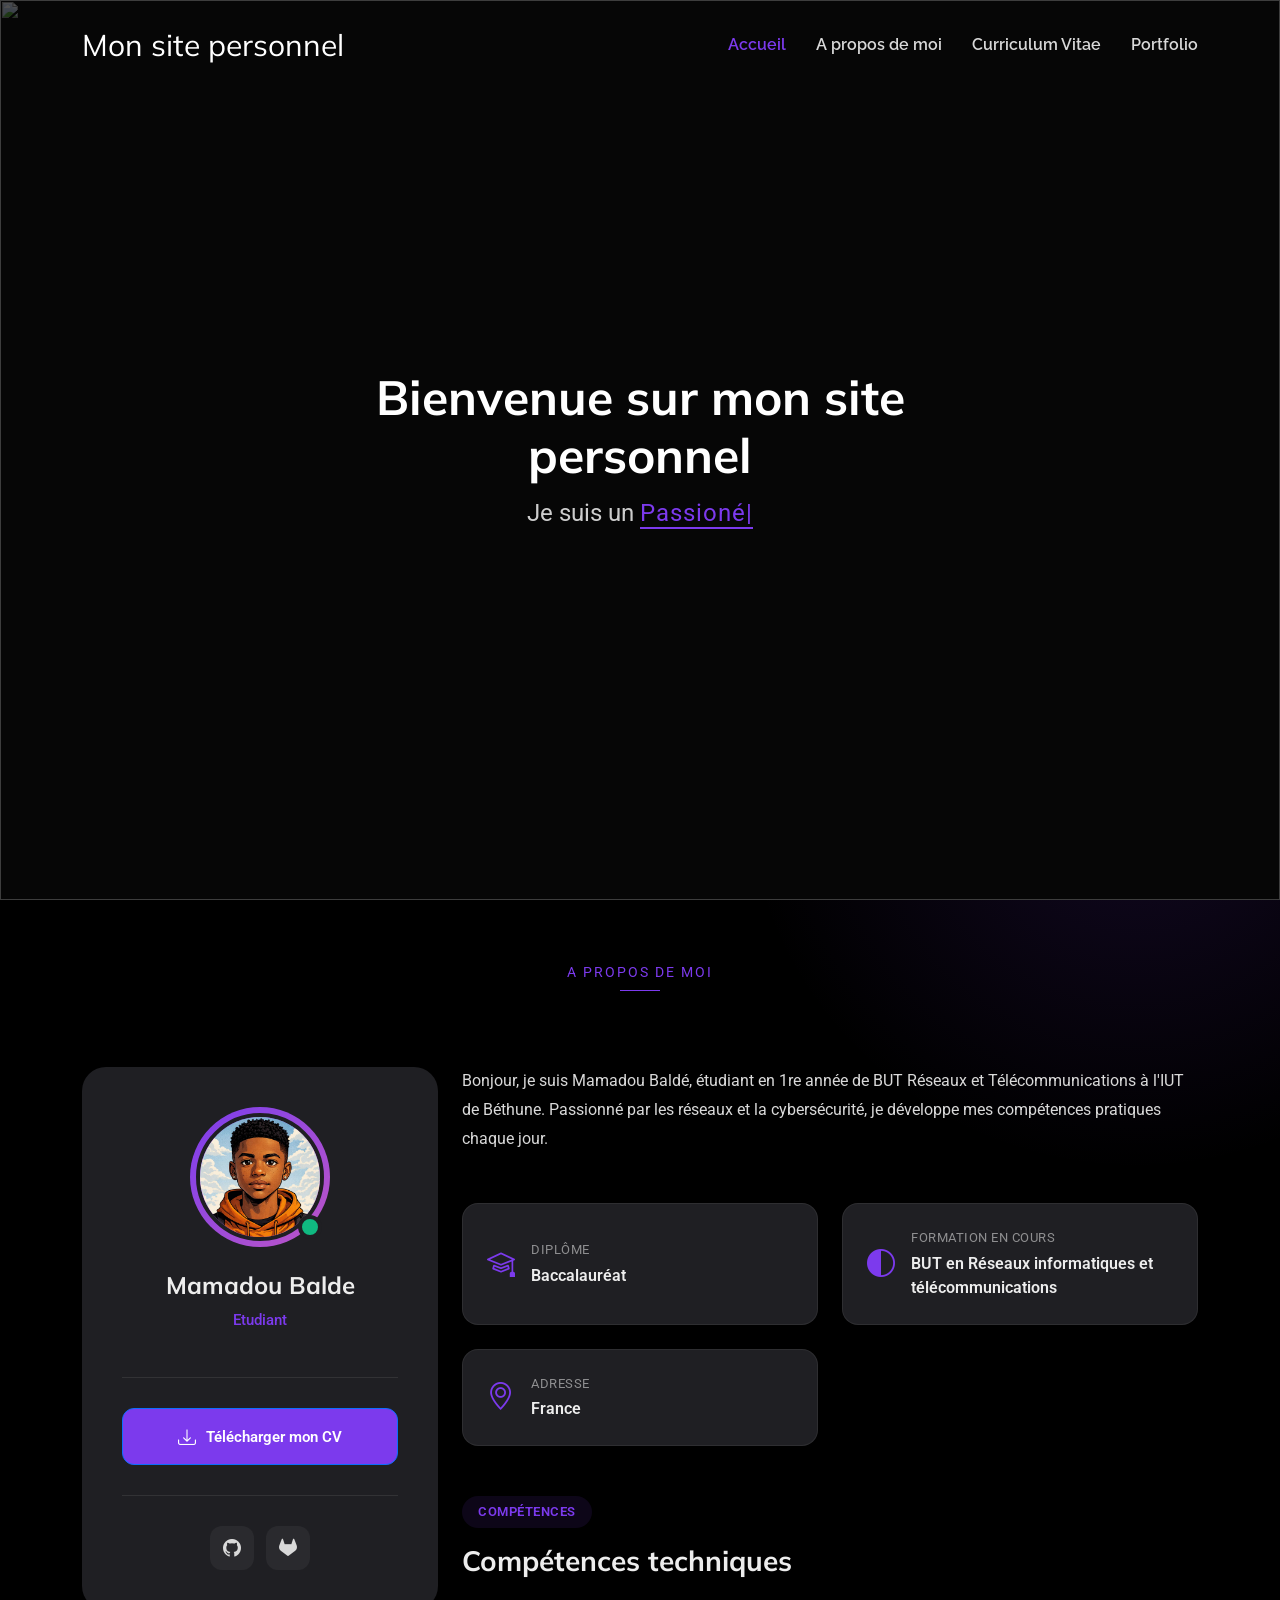
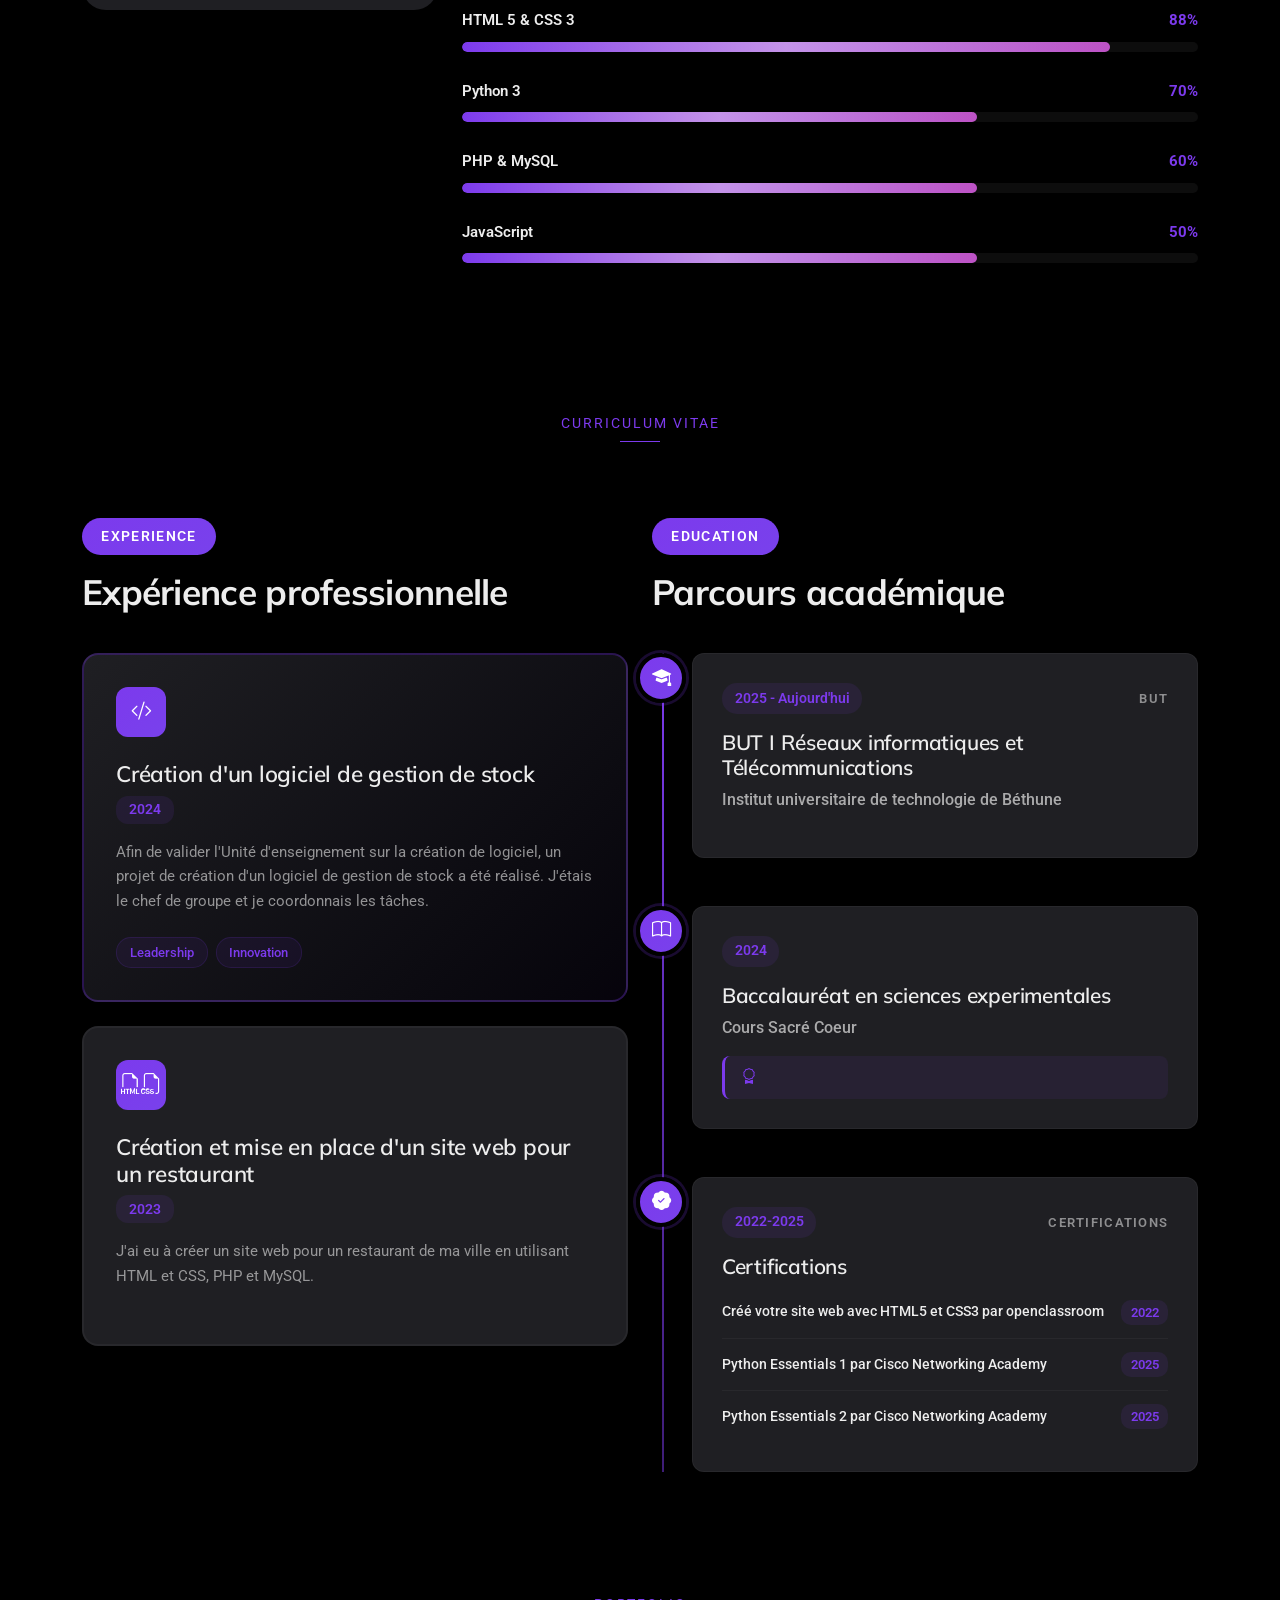
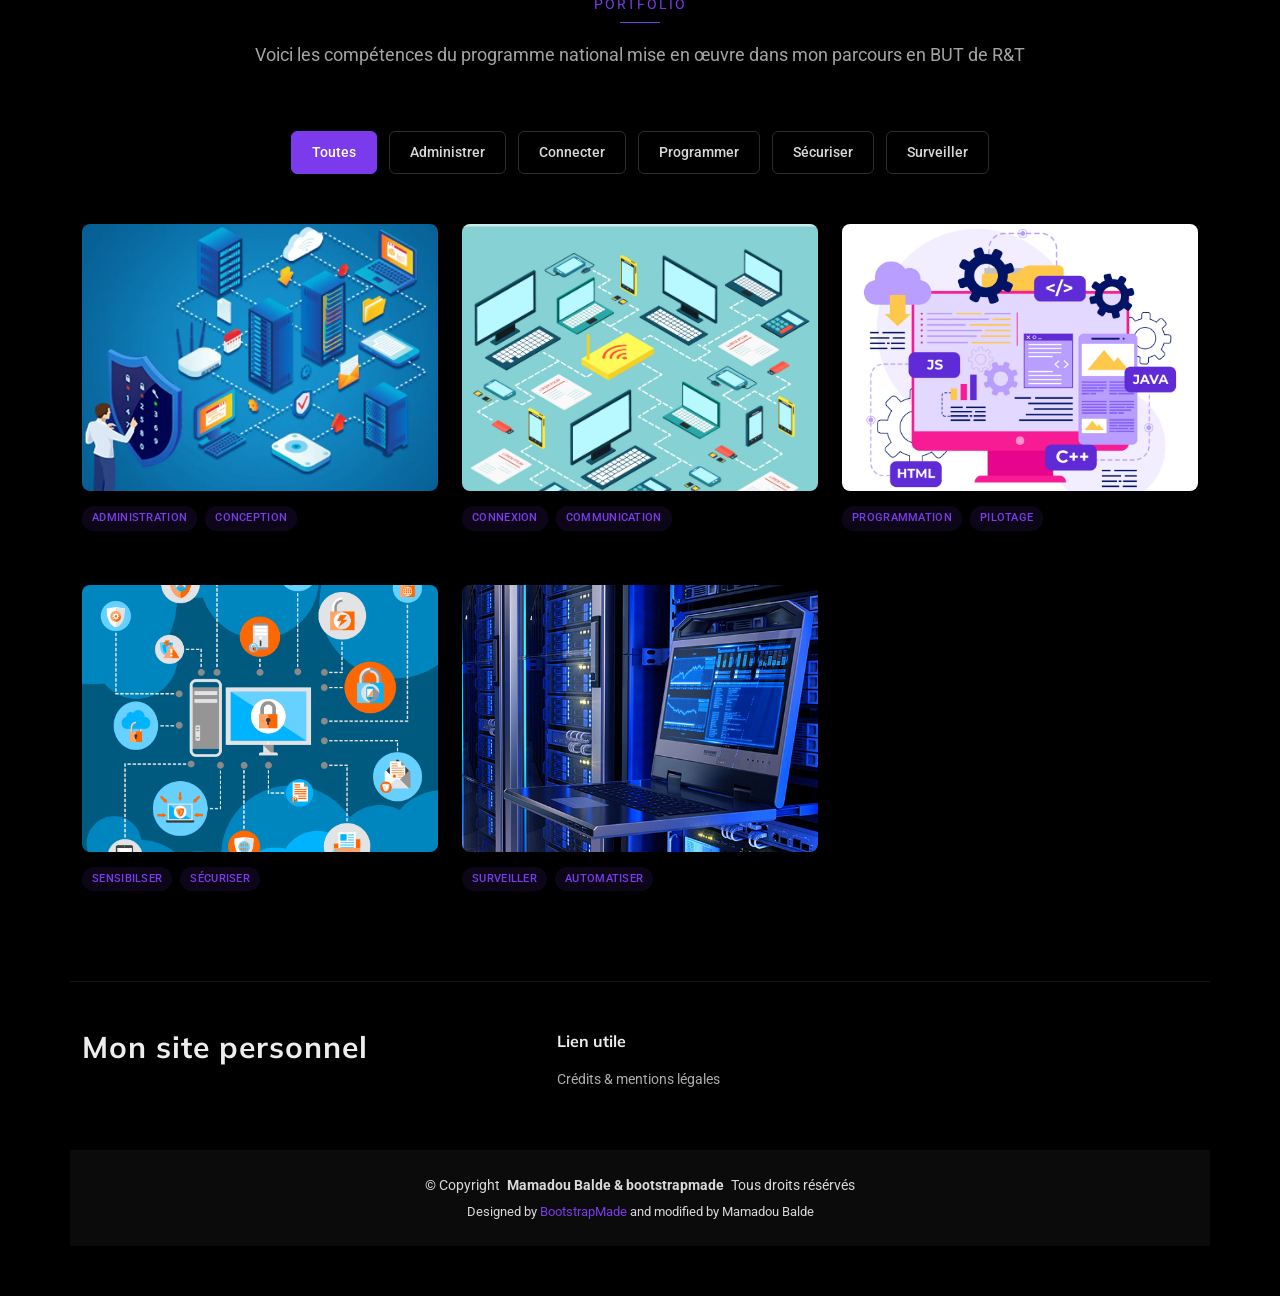
==== commit b4c61041: "Ajout des apprentissages critiques" ====
--- a/index.html
+++ b/index.html
@@ -1,571 +1,570 @@
-<!DOCTYPE html>
-<html lang="en">
-
-<head>
-  <meta charset="utf-8">
-  <meta content="width=device-width, initial-scale=1.0" name="viewport">
-  <title>Mon Site personnel</title>
-  <meta name="description" content="">
-  <meta name="keywords" content="">
-
-  <!-- Favicons -->
-  <link href="assets/img/favicon.png" rel="icon">
-  <link href="assets/img/apple-touch-icon.png" rel="apple-touch-icon">
-
-  <!-- Fonts -->
-  <link href="https://fonts.googleapis.com" rel="preconnect">
-  <link href="https://fonts.gstatic.com" rel="preconnect" crossorigin>
-  <link href="https://fonts.googleapis.com/css2?family=Roboto:ital,wght@0,100;0,300;0,400;0,500;0,700;0,900;1,100;1,300;1,400;1,500;1,700;1,900&family=Raleway:ital,wght@0,100;0,200;0,300;0,400;0,500;0,600;0,700;0,800;0,900;1,100;1,200;1,300;1,400;1,500;1,600;1,700;1,800;1,900&family=Mulish:ital,wght@0,200;0,300;0,400;0,500;0,600;0,700;0,800;0,900;1,200;1,300;1,400;1,500;1,600;1,700;1,800;1,900&display=swap" rel="stylesheet">
-
-  <!-- Vendor CSS Files -->
-  <link href="assets/vendor/bootstrap/css/bootstrap.min.css" rel="stylesheet">
-  <link href="assets/vendor/bootstrap-icons/bootstrap-icons.css" rel="stylesheet">
-  <link href="assets/vendor/aos/aos.css" rel="stylesheet">
-  <link href="assets/vendor/glightbox/css/glightbox.min.css" rel="stylesheet">
-  <link href="assets/vendor/swiper/swiper-bundle.min.css" rel="stylesheet">
-
-  <!-- Main CSS File -->
-  <link href="assets/css/main.css" rel="stylesheet">
-
-  <!-- =======================================================
-  * Template Name: Craftivo
-  * Template URL: https://bootstrapmade.com/craftivo-bootstrap-portfolio-template/
-  * Updated: Oct 04 2025 with Bootstrap v5.3.8
-  * Author: BootstrapMade.com
-  * License: https://bootstrapmade.com/license/
-  ======================================================== -->
-</head>
-
-<body class="index-page">
-
-  <header id="header" class="header d-flex align-items-center fixed-top">
-    <div class="container-fluid container-xl position-relative d-flex align-items-center">
-
-      <a href="index.html" class="logo d-flex align-items-center me-auto">
-        <!-- Uncomment the line below if you also wish to use an image logo -->
-        <!-- <img src="assets/img/logo.webp" alt=""> -->
-        <h1 class="sitename">Mon site personnel</h1>
-      </a>
-
-      <nav id="navmenu" class="navmenu">
-        <ul>
-          <li><a href="#hero" class="active">Accueil</a></li>
-          <li><a href="#about">A propos de moi</a></li>
-          <li><a href="#resume">Curriculum Vitae</a></li>
-          <li><a href="#portfolio">Portfolio</a></li>  
-        </ul>
-        <i class="mobile-nav-toggle d-xl-none bi bi-list"></i>
-      </nav>
-    </div>
-  </header>
-
-  <main class="main">
-
-    <!-- Hero Section -->
-    <section id="hero" class="hero section dark-background">
-
-      <img src="assets/img/profile/profile-bg-5.jpg" alt="" data-aos="fade-in">
-
-      <div class="container" data-aos="fade-up" data-aos-delay="100">
-        <div class="row justify-content-center">
-          <div class="col-lg-8 text-center">
-            <h2>Bienvenue sur mon site personnel</h2>
-            <p> Je suis un <span class="typed" data-typed-items="Passioné, Freelancer"></span><span class="typed-cursor" aria-hidden="true"></span></p>
-          </div>
-        </div>
-      </div>
-
-    </section><!-- /Hero Section -->
-
-    <!-- About Section -->
-    <section id="about" class="about section">
-
-      <!-- Section Title -->
-      <div class="container section-title" data-aos="fade-up">
-        <span class="subtitle">A propos de moi</span>
-        <p></p>
-      </div><!-- End Section Title -->
-
-      <div class="container" data-aos="fade-up" data-aos-delay="100">
-
-        <div class="row gy-5">
-          <div class="col-lg-4" data-aos="zoom-in" data-aos-delay="150">
-            <div class="profile-card">
-              <div class="profile-header">
-                <div class="profile-avatar">
-                  <img src="assets/img/profile/photo_de_profil.png" class="img-fluid" alt="">
-                  <div class="status-indicator"></div>
-                </div>
-                <h3>Mamadou Balde</h3>
-                <span class="role">Etudiant</span>               
-              </div>
-
-              <div class="profile-actions">
-                <a href="forms/Mon_CV.pdf" download class="btn btn-primary"><i class="bi bi-download"></i> Télécharger mon CV</a>
-              </div>
-
-              <div class="social-connect">
-                <a href="https://github.com/Mamadou-Balde2" target="_blank"><i class="bi bi-github"></i></a>
-                <a href="https://gitlab.univ-artois.fr/mamadou_balde2" target="_blank"><i class="bi bi-gitlab"></i></a>
-              </div>
-            </div>
-          </div>
-
-          <div class="col-lg-8" data-aos="fade-left" data-aos-delay="200">
-            <div class="content-wrapper">
-              <div class="bio-section">
-                <p>Bonjour, je suis Mamadou Baldé, étudiant en 1re année de BUT Réseaux et Télécommunications à l'IUT de Béthune. Passionné par les réseaux et la cybersécurité, je développe mes compétences pratiques chaque jour.
-              </div>
-
-              <div class="details-grid">
-                <div class="detail-item" data-aos="fade-up" data-aos-delay="300">
-                  <i class="bi bi-mortarboard"></i>
-                  <div class="detail-content">
-                    <span>Diplôme </span>
-                    <strong>Baccalauréat</strong>
-                  </div>
-                </div>
-
-                <div class="detail-item" data-aos="fade-up" data-aos-delay="250">
-                  <i class="bi bi-circle-half"></i>                  <div class="detail-content">
-                    <span>Formation en cours</span>
-                    <strong>BUT en Réseaux informatiques et télécommunications </strong>
-                  </div>
-                </div>
-
-                
-                <div class="detail-item" data-aos="fade-up" data-aos-delay="350">
-                  <i class="bi bi-geo-alt"></i>
-                  <div class="detail-content">
-                    <span>Adresse</span>
-                    <strong>France</strong>
-                  </div>
-                </div>
-
-              </div>
-
-              <div class="skills-showcase" data-aos="fade-up" data-aos-delay="250">
-                <div class="section-tag">Compétences</div>
-                <h3>Compétences techniques</h3>
-
-                <div class="skills-list skills-animation">
-                  <div class="skill-item">
-                    <div class="skill-info">
-                      <span class="skill-name">HTML 5 &amp; CSS 3</span>
-                      <span class="skill-percent">88%</span>
-                    </div>
-                    <div class="progress">
-                      <div class="progress-bar" role="progressbar" aria-valuenow="88" aria-valuemin="0" aria-valuemax="100"></div>
-                    </div>
-                  </div>
-
-                  <div class="skill-item">
-                    <div class="skill-info">
-                      <span class="skill-name">Python 3</span>
-                      <span class="skill-percent">70%</span>
-                    </div>
-                    <div class="progress">
-                      <div class="progress-bar" role="progressbar" aria-valuenow="70" aria-valuemin="0" aria-valuemax="100"></div>
-                    </div>
-                  </div>
-
-                  <div class="skill-item">
-                    <div class="skill-info">
-                      <span class="skill-name">WireShark</span>
-                      <span class="skill-percent">70%</span>
-                    </div>
-                    <div class="progress">
-                      <div class="progress-bar" role="progressbar" aria-valuenow="70" aria-valuemin="0" aria-valuemax="100"></div>
-                    </div>
-                  </div>
-
-                  <div class="skill-item">
-                    <div class="skill-info">
-                      <span class="skill-name">Cisco Packet Tracer</span>
-                      <span class="skill-percent">70%</span>
-                    </div>
-                    <div class="progress">
-                      <div class="progress-bar" role="progressbar" aria-valuenow="70" aria-valuemin="0" aria-valuemax="100"></div>
-                    </div>
-                  </div>
-                </div>
-              </div>
-            </div>
-          </div>
-        </div>
-
-      </div>
-
-    </section><!-- /About Section -->
-
-    <!-- Resume Section -->
-    <section id="resume" class="resume section">
-
-      <!-- Section Title -->
-      <div class="container section-title" data-aos="fade-up">
-        <span class="subtitle">Curriculum Vitae</span>
-      </div><!-- End Section Title -->
-
-      <div class="container" data-aos="fade-up" data-aos-delay="100">
-
-        <div class="row gy-5">
-          <div class="col-lg-6">
-            <div class="experience-section">
-              <div class="section-header" data-aos="fade-right" data-aos-delay="200">
-                <div class="header-content">
-                  <span class="section-badge">Experience</span>
-                  <h2>Expérience professionnelle </h2>
-                </div>
-              </div>
-
-              <div class="experience-cards">
-                <div class="exp-card featured" data-aos="zoom-in" data-aos-delay="300">
-                  <div class="card-header">
-                    <div class="company-logo">
-                     <i class="bi bi-code-slash"></i>
-                    </div>
-                  </div>
-                  <div class="card-body">
-                    <h3>Création d'un logiciel de gestion de stock</h3>
-                   
-                    <span class="duration">2024</span>
-                    <p class="description">Afin de valider l'Unité d'enseignement sur la création de logiciel, un projet de création d'un logiciel de gestion de stock a été réalisé. J'étais le chef de groupe et je coordonnais les tâches.</p>
-                    <div class="skills-tags">
-                      <span class="skill-tag">Leadership</span>
-                      <span class="skill-tag">Innovation</span>
-                    </div>
-                  </div>
-                </div>
-
-                <div class="exp-card" data-aos="zoom-in" data-aos-delay="350">
-                  <div class="card-header">
-                    <div class="company-logo">
-                      <i class="bi bi-filetype-html"></i><i class="bi bi-filetype-css"></i>
-                    </div>
-                  </div>
-                  <div class="card-body">
-                    <h3>Création et mise en place d'un site web pour un restaurant</h3>                  
-                    <span class="duration">2023</span>
-                    <p class="description">J'ai eu à créer un site web pour un restaurant de ma ville en utilisant HTML et CSS, PHP et MySQL.</p>
-                  </div>
-                </div>
-
-              </div>
-            </div>
-          </div>
-
-          <div class="col-lg-6">
-            <div class="education-section">
-              <div class="section-header" data-aos="fade-left" data-aos-delay="200">
-                <div class="header-content">
-                  <span class="section-badge">Education</span>
-                  <h2>Parcours académique</h2>
-                </div>
-              </div>
-
-              <div class="education-timeline" data-aos="fade-left" data-aos-delay="300">
-                <div class="timeline-track">
-                  <div class="timeline-item">
-                    <div class="timeline-marker">
-                      <i class="bi bi-mortarboard-fill"></i>
-                    </div>
-                    <div class="timeline-content">
-                      <div class="education-meta">
-                        <span class="year-range">2025 - Aujourd'hui</span>
-                        <span class="degree-level">BUT </span>
-                      </div>
-                      <h4>BUT I Réseaux informatiques et Télécommunications</h4>
-                      <p class="institution">Institut universitaire de technologie de Béthune </p>
-                      
-                    </div>
-                  </div>
-
-                  <div class="timeline-item">
-                    <div class="timeline-marker">
-                      <i class="bi bi-book"></i>
-                    </div>
-                    <div class="timeline-content">
-                      <div class="education-meta">
-                        <span class="year-range">2024</span>
-                        <span class="degree-level"></span>
-                      </div>
-                      <h4>Baccalauréat en sciences experimentales</h4>
-                      <p class="institution">Cours Sacré Coeur</p>
-                      <div class="achievement">
-                        <i class="bi bi-award"></i>
-                      
-                      </div>
-                    </div>
-                  </div>
-
-                  <div class="timeline-item">
-                    <div class="timeline-marker">
-                      <i class="bi bi-patch-check-fill"></i>
-                    </div>
-                    <div class="timeline-content">
-                      <div class="education-meta">
-                        <span class="year-range">2022-2025</span>
-                        <span class="degree-level">Certifications</span>
-                      </div>
-                      <h4>Certifications</h4>
-                      <div class="certifications-list">
-                        <div class="cert-item">
-                          <span class="cert-name">Créé votre site web avec HTML5 et CSS3 par openclassroom</span>
-                          <span class="cert-year">2022</span>
-                        </div>
-                        <div class="cert-item">
-                          <span class="cert-name">Python Essentials 1 par Cisco Networking Academy</span>
-                          <span class="cert-year">2025</span>
-                        </div>
-                        <div class="cert-item">
-                          <span class="cert-name">Python Essentials 2 par Cisco Networking Academy</span>
-                          <span class="cert-year">2025</span>
-                        </div>
-                      </div>
-                    </div>
-                  </div>
-                </div>
-              </div>
-            </div>
-          </div>
-        </div>
-
-      </div>
-
-    </section><!-- /Resume Section -->
-
-
-    <!-- Portfolio Section -->
-    <section id="portfolio" class="portfolio section">
-
-      <!-- Section Title -->
-      <div class="container section-title" data-aos="fade-up">
-        <span class="subtitle">Portfolio</span>
-        <p>Voici les compétences du programme national mise en œuvre dans mon parcours en BUT de R&T</p>
-      </div><!-- End Section Title -->
-
-      <div class="container" data-aos="fade-up" data-aos-delay="100">
-
-        <div class="isotope-layout" data-default-filter="*" data-layout="masonry" data-sort="original-order">
-          <ul class="portfolio-filters isotope-filters" data-aos="fade-up" data-aos-delay="200">
-            <li data-filter="*" class="filter-active">Toutes</li>
-            <li data-filter=".filter-admin">Administrer</li>
-            <li data-filter=".filter-connect">Connecter</li>
-            <li data-filter=".filter-program">Programmer</li>
-            <li data-filter=".filter-secure">Sécuriser</li>
-            <li data-filter=".filter-monitor">Surveiller</li>
-          </ul>
-
-          <div class="row gy-4 isotope-container" data-aos="fade-up" data-aos-delay="300">
-            <div class="col-lg-4 col-md-6 portfolio-item isotope-item filter-admin">
-              <div class="portfolio-card">
-                <div class="portfolio-image-container">
-                  <img src="assets/img/portfolio/administrer.png" alt="Creative Project" class="img-fluid" loading="lazy">
-                  <div class="portfolio-overlay">
-                    <div class="portfolio-info">
-                      <span class="project-category">Administrer</span>
-                      <h4>Administrer les réseaux et internet</h4>
-                    </div>
-                    <div class="portfolio-actions">
-                      <a href="assets\img\portfolio\administrer.png" class="glightbox portfolio-link">
-                        <i class="bi bi-plus-lg"></i>
-                      </a>
-                      <a href="portfolio-details.html#admin" class="portfolio-details">
-                        <i class="bi bi-arrow-right"></i>
-                      </a>
-                    </div>
-                  </div>
-                </div>
-                <div class="portfolio-meta">
-                  <div class="project-tags">
-                    <span class="tag">Administration</span>
-                    <span class="tag">Conception</span>
-                  </div>
-                </div>
-              </div>
-            </div>
-
-            <div class="col-lg-4 col-md-6 portfolio-item isotope-item filter-connect">
-              <div class="portfolio-card">
-                <div class="portfolio-image-container">
-                  <img src="assets/img/portfolio/Connecter.jpg" alt="Digital Project" class="img-fluid" loading="lazy">
-                  <div class="portfolio-overlay">
-                    <div class="portfolio-info">
-                      <span class="project-category">Connecter</span>
-                      <h4>Connecter les entreprises et les usagers</h4>
-                    </div>
-                    <div class="portfolio-actions">
-                      <a href="assets/img/portfolio/Connecter.jpg" class="glightbox portfolio-link">
-                        <i class="bi bi-plus-lg"></i>
-                      </a>
-                      <a href="portfolio-details.html#connect" class="portfolio-details">
-                        <i class="bi bi-arrow-right"></i>
-                      </a>
-                    </div>
-                  </div>
-                </div>
-                <div class="portfolio-meta">
-                  <div class="project-tags">
-                    <span class="tag">Connexion</span>
-                    <span class="tag">Communication</span>
-                  </div>
-                </div>
-              </div>
-            </div>
-
-            <div class="col-lg-4 col-md-6 portfolio-item isotope-item filter-program">
-              <div class="portfolio-card">
-                <div class="portfolio-image-container">
-                  <img src="assets/img/portfolio/Programmer.jpg" alt="Strategy Project" class="img-fluid" loading="lazy">
-                  <div class="portfolio-overlay">
-                    <div class="portfolio-info">
-                      <span class="project-category">Programmer</span>
-                      <h4>Créer des outils et applications informatiques pour les R&T </h4>
-                    </div>
-                    <div class="portfolio-actions">
-                      <a href="assets/img/portfolio/Programmer.jpg" class="glightbox portfolio-link">
-                        <i class="bi bi-plus-lg"></i>
-                      </a>
-                      <a href="portfolio-details.html#program" class="portfolio-details">
-                        <i class="bi bi-arrow-right"></i>
-                      </a>
-                    </div>
-                  </div>
-                </div>
-                <div class="portfolio-meta">
-                  <div class="project-tags">
-                    <span class="tag">Programmation</span>
-                    <span class="tag">Pilotage</span>
-                  </div>
-                </div>
-              </div>
-            </div>
-
-            <div class="col-lg-4 col-md-6 portfolio-item isotope-item filter-secure">
-              <div class="portfolio-card">
-                <div class="portfolio-image-container">
-                  <img src="assets/img/portfolio/Securiser.jpg" alt="Development Project" class="img-fluid" loading="lazy">
-                  <div class="portfolio-overlay">
-                    <div class="portfolio-info">
-                      <span class="project-category">Sécuriser</span>
-                      <h4>Administrer un système d'information sécurisé</h4>
-                    </div>
-                    <div class="portfolio-actions">
-                      <a href="assets/img/portfolio/Securiser.jpg" class="glightbox portfolio-link">
-                        <i class="bi bi-plus-lg"></i>
-                      </a>
-                      <a href="portfolio-details.html#secure" class="portfolio-details">
-                        <i class="bi bi-arrow-right"></i>
-                      </a>
-                    </div>
-                  </div>
-                </div>
-                <div class="portfolio-meta">
-                  <div class="project-tags">
-                    <span class="tag">Sensibilser</span>
-                    <span class="tag">Sécuriser</span>
-                  </div>
-                </div>
-              </div>
-            </div>
-
-            <div class="col-lg-4 col-md-6 portfolio-item isotope-item filter-monitor">
-              <div class="portfolio-card">
-                <div class="portfolio-image-container">
-                  <img src="assets/img/portfolio/Surveiller.jpg" alt="Creative Project" class="img-fluid" loading="lazy">
-                  <div class="portfolio-overlay">
-                    <div class="portfolio-info">
-                      <span class="project-category">Surveiller</span>
-                      <h4>Surveiller un système d'information sécurisé</h4>
-                    </div>
-                    <div class="portfolio-actions">
-                      <a href="assets/img/portfolio/Surveiller.jpg" class="glightbox portfolio-link">
-                        <i class="bi bi-plus-lg"></i>
-                      </a>
-                      <a href="portfolio-details.html#monitor" class="portfolio-details">
-                        <i class="bi bi-arrow-right"></i>
-                      </a>
-                    </div>
-                  </div>
-                </div>
-                <div class="portfolio-meta">
-                  <div class="project-tags">
-                    <span class="tag">Surveiller</span>
-                    <span class="tag">Automatiser</span>
-                  </div>
-                </div>
-              </div>
-            </div>
-
-          </div>
-
-        </div>
-
-
-      </div>
-
-    </section><!-- /Portfolio Section -->
-
-
-
-  </main>
-
-  <footer id="footer" class="footer">
-
-    <div class="container footer-top">
-      <div class="row gy-4">
-        <div class="col-lg-5 col-md-12 footer-about">
-          <a href="index.html" class="logo d-flex align-items-center">
-            <span class="sitename">Mon site personnel</span>
-          </a>
-        </div>
-
-        <div class="col-lg-2 col-6 footer-links">
-          <h4>Lien utile</h4>
-          <ul>
-            <li><a href="Credits.html">Crédits & mentions légales</a></li>
-          </ul>
-        </div>
-
-
-        </div>
-
-      </div>
-    </div>
-
-    <div class="container copyright text-center mt-4">
-      <p>© <span>Copyright</span> <strong class="px-1 sitename">Mamadou Balde & bootstrapmade</strong> <span>Tous droits résérvés </span></p>
-      <div class="credits">
-        <!-- All the links in the footer should remain intact. -->
-        <!-- You can delete the links only if you've purchased the pro version. -->
-        <!-- Licensing information: https://bootstrapmade.com/license/ -->
-        <!-- Purchase the pro version with working PHP/AJAX contact form: [buy-url] -->
-        Designed by <a href="https://bootstrapmade.com/">BootstrapMade </a>and modified by Mamadou Balde
-      </div>
-    </div>
-
-  </footer>
-
-  <!-- Scroll Top -->
-  <a href="#" id="scroll-top" class="scroll-top d-flex align-items-center justify-content-center"><i class="bi bi-arrow-up-short"></i></a>
-
-  <!-- Preloader -->
-  <div id="preloader"></div>
-
-  <!-- Vendor JS Files -->
-  <script src="assets/vendor/bootstrap/js/bootstrap.bundle.min.js"></script>
-  <script src="assets/vendor/php-email-form/validate.js"></script>
-  <script src="assets/vendor/aos/aos.js"></script>
-  <script src="assets/vendor/typed.js/typed.umd.js"></script>
-  <script src="assets/vendor/waypoints/noframework.waypoints.js"></script>
-  <script src="assets/vendor/glightbox/js/glightbox.min.js"></script>
-  <script src="assets/vendor/imagesloaded/imagesloaded.pkgd.min.js"></script>
-  <script src="assets/vendor/isotope-layout/isotope.pkgd.min.js"></script>
-  <script src="assets/vendor/swiper/swiper-bundle.min.js"></script>
-
-  <!-- Main JS File -->
-  <script src="assets/js/main.js"></script>
-
-</body>
-
-</html>
+<!DOCTYPE html>
+<html lang="en">
+
+<head>
+  <meta charset="utf-8">
+  <meta content="width=device-width, initial-scale=1.0" name="viewport">
+  <title>Mon Site personnel</title>
+  <meta name="description" content="">
+  <meta name="keywords" content="">
+
+  <!-- Favicons -->
+  <link href="assets/img/favicon.png" rel="icon">
+  <link href="assets/img/apple-touch-icon.png" rel="apple-touch-icon">
+
+  <!-- Fonts -->
+  <link href="https://fonts.googleapis.com" rel="preconnect">
+  <link href="https://fonts.gstatic.com" rel="preconnect" crossorigin>
+  <link href="https://fonts.googleapis.com/css2?family=Roboto:ital,wght@0,100;0,300;0,400;0,500;0,700;0,900;1,100;1,300;1,400;1,500;1,700;1,900&family=Raleway:ital,wght@0,100;0,200;0,300;0,400;0,500;0,600;0,700;0,800;0,900;1,100;1,200;1,300;1,400;1,500;1,600;1,700;1,800;1,900&family=Mulish:ital,wght@0,200;0,300;0,400;0,500;0,600;0,700;0,800;0,900;1,200;1,300;1,400;1,500;1,600;1,700;1,800;1,900&display=swap" rel="stylesheet">
+
+  <!-- Vendor CSS Files -->
+  <link href="assets/vendor/bootstrap/css/bootstrap.min.css" rel="stylesheet">
+  <link href="assets/vendor/bootstrap-icons/bootstrap-icons.css" rel="stylesheet">
+  <link href="assets/vendor/aos/aos.css" rel="stylesheet">
+  <link href="assets/vendor/glightbox/css/glightbox.min.css" rel="stylesheet">
+  <link href="assets/vendor/swiper/swiper-bundle.min.css" rel="stylesheet">
+
+  <!-- Main CSS File -->
+  <link href="assets/css/main.css" rel="stylesheet">
+
+  <!-- =======================================================
+  * Template Name: Craftivo
+  * Template URL: https://bootstrapmade.com/craftivo-bootstrap-portfolio-template/
+  * Updated: Oct 04 2025 with Bootstrap v5.3.8
+  * Author: BootstrapMade.com
+  * License: https://bootstrapmade.com/license/
+  ======================================================== -->
+</head>
+
+<body class="index-page">
+
+  <header id="header" class="header d-flex align-items-center fixed-top">
+    <div class="container-fluid container-xl position-relative d-flex align-items-center">
+
+      <a href="index.html" class="logo d-flex align-items-center me-auto">
+        <!-- Uncomment the line below if you also wish to use an image logo -->
+        <!-- <img src="assets/img/logo.webp" alt=""> -->
+        <h1 class="sitename">Mon site personnel</h1>
+      </a>
+
+      <nav id="navmenu" class="navmenu">
+        <ul>
+          <li><a href="#hero" class="active">Accueil</a></li>
+          <li><a href="#about">A propos de moi</a></li>
+          <li><a href="#resume">Curriculum Vitae</a></li>
+          <li><a href="#portfolio">Portfolio</a></li>  
+        </ul>
+        <i class="mobile-nav-toggle d-xl-none bi bi-list"></i>
+      </nav>
+    </div>
+  </header>
+
+  <main class="main">
+
+    <!-- Hero Section -->
+    <section id="hero" class="hero section dark-background">
+
+      <img src="assets/img/profile/profile-bg-5.jpg" alt="" data-aos="fade-in">
+
+      <div class="container" data-aos="fade-up" data-aos-delay="100">
+        <div class="row justify-content-center">
+          <div class="col-lg-8 text-center">
+            <h2>Bienvenue sur mon site personnel</h2>
+            <p> Je suis un <span class="typed" data-typed-items="Passioné, Freelancer"></span><span class="typed-cursor" aria-hidden="true"></span></p>
+          </div>
+        </div>
+      </div>
+
+    </section>
+   
+    <section id="about" class="about section">
+
+     
+      <div class="container section-title" data-aos="fade-up">
+        <span class="subtitle">A propos de moi</span>
+        <p></p>
+      </div>
+
+      <div class="container" data-aos="fade-up" data-aos-delay="100">
+
+        <div class="row gy-5">
+          <div class="col-lg-4" data-aos="zoom-in" data-aos-delay="150">
+            <div class="profile-card">
+              <div class="profile-header">
+                <div class="profile-avatar">
+                  <img src="assets/img/profile/photo_de_profil.png" class="img-fluid" alt="">
+                  <div class="status-indicator"></div>
+                </div>
+                <h3>Mamadou Balde</h3>
+                <span class="role">Etudiant</span>               
+              </div>
+
+              <div class="profile-actions">
+                <a href="forms/Mon_CV.pdf" download class="btn btn-primary"><i class="bi bi-download"></i> Télécharger mon CV</a>
+              </div>
+
+              <div class="social-connect">
+                <a href="https://github.com/Mamadou-Balde2" target="_blank"><i class="bi bi-github"></i></a>
+                <a href="https://gitlab.univ-artois.fr/mamadou_balde2" target="_blank"><i class="bi bi-gitlab"></i></a>
+              </div>
+            </div>
+          </div>
+
+          <div class="col-lg-8" data-aos="fade-left" data-aos-delay="200">
+            <div class="content-wrapper">
+              <div class="bio-section">
+                <p>Bonjour, je suis Mamadou Baldé, étudiant en 1re année de BUT Réseaux et Télécommunications à l'IUT de Béthune. Passionné par les réseaux et la cybersécurité, je développe mes compétences pratiques chaque jour.
+              </div>
+
+              <div class="details-grid">
+                <div class="detail-item" data-aos="fade-up" data-aos-delay="300">
+                  <i class="bi bi-mortarboard"></i>
+                  <div class="detail-content">
+                    <span>Diplôme </span>
+                    <strong>Baccalauréat</strong>
+                  </div>
+                </div>
+
+                <div class="detail-item" data-aos="fade-up" data-aos-delay="250">
+                  <i class="bi bi-circle-half"></i>                  <div class="detail-content">
+                    <span>Formation en cours</span>
+                    <strong>BUT en Réseaux informatiques et télécommunications </strong>
+                  </div>
+                </div>
+
+                
+                <div class="detail-item" data-aos="fade-up" data-aos-delay="350">
+                  <i class="bi bi-geo-alt"></i>
+                  <div class="detail-content">
+                    <span>Adresse</span>
+                    <strong>France</strong>
+                  </div>
+                </div>
+
+              </div>
+
+              <div class="skills-showcase" data-aos="fade-up" data-aos-delay="250">
+                <div class="section-tag">Compétences</div>
+                <h3>Compétences techniques</h3>
+
+                <div class="skills-list skills-animation">
+                  <div class="skill-item">
+                    <div class="skill-info">
+                      <span class="skill-name">HTML 5 &amp; CSS 3</span>
+                      <span class="skill-percent">88%</span>
+                    </div>
+                    <div class="progress">
+                      <div class="progress-bar" role="progressbar" aria-valuenow="88" aria-valuemin="0" aria-valuemax="100"></div>
+                    </div>
+                  </div>
+
+                  <div class="skill-item">
+                    <div class="skill-info">
+                      <span class="skill-name">Python 3</span>
+                      <span class="skill-percent">70%</span>
+                    </div>
+                    <div class="progress">
+                      <div class="progress-bar" role="progressbar" aria-valuenow="70" aria-valuemin="0" aria-valuemax="100"></div>
+                    </div>
+                  </div>
+
+                  <div class="skill-item">
+                    <div class="skill-info">
+                      <span class="skill-name">PHP &amp; MySQL</span>
+                      <span class="skill-percent">60%</span>
+                    </div>
+                    <div class="progress">
+                      <div class="progress-bar" role="progressbar" aria-valuenow="70" aria-valuemin="0" aria-valuemax="100"></div>
+                    </div>
+                  </div>
+
+                  <div class="skill-item">
+                    <div class="skill-info">
+                      <span class="skill-name">JavaScript</span>
+                      <span class="skill-percent">50%</span>
+                    </div>
+                    <div class="progress">
+                      <div class="progress-bar" role="progressbar" aria-valuenow="70" aria-valuemin="0" aria-valuemax="100"></div>
+                    </div>
+                  </div>
+                </div>
+              </div>
+            </div>
+          </div>
+        </div>
+
+      </div>
+
+    </section><!-- /About Section -->
+
+    <!-- Resume Section -->
+    <section id="resume" class="resume section">
+
+      <!-- Section Title -->
+      <div class="container section-title" data-aos="fade-up">
+        <span class="subtitle">Curriculum Vitae</span>
+      </div><!-- End Section Title -->
+
+      <div class="container" data-aos="fade-up" data-aos-delay="100">
+
+        <div class="row gy-5">
+          <div class="col-lg-6">
+            <div class="experience-section">
+              <div class="section-header" data-aos="fade-right" data-aos-delay="200">
+                <div class="header-content">
+                  <span class="section-badge">Experience</span>
+                  <h2>Expérience professionnelle </h2>
+                </div>
+              </div>
+
+              <div class="experience-cards">
+                <div class="exp-card featured" data-aos="zoom-in" data-aos-delay="300">
+                  <div class="card-header">
+                    <div class="company-logo">
+                     <i class="bi bi-code-slash"></i>
+                    </div>
+                  </div>
+                  <div class="card-body">
+                    <h3>Création d'un logiciel de gestion de stock</h3>
+                   
+                    <span class="duration">2024</span>
+                    <p class="description">Afin de valider l'Unité d'enseignement sur la création de logiciel, un projet de création d'un logiciel de gestion de stock a été réalisé. J'étais le chef de groupe et je coordonnais les tâches.</p>
+                    <div class="skills-tags">
+                      <span class="skill-tag">Leadership</span>
+                      <span class="skill-tag">Innovation</span>
+                    </div>
+                  </div>
+                </div>
+
+                <div class="exp-card" data-aos="zoom-in" data-aos-delay="350">
+                  <div class="card-header">
+                    <div class="company-logo">
+                      <i class="bi bi-filetype-html"></i><i class="bi bi-filetype-css"></i>
+                    </div>
+                  </div>
+                  <div class="card-body">
+                    <h3>Création et mise en place d'un site web pour un restaurant</h3>                  
+                    <span class="duration">2023</span>
+                    <p class="description">J'ai eu à créer un site web pour un restaurant de ma ville en utilisant HTML et CSS, PHP et MySQL.</p>
+                  </div>
+                </div>
+
+              </div>
+            </div>
+          </div>
+
+          <div class="col-lg-6">
+            <div class="education-section">
+              <div class="section-header" data-aos="fade-left" data-aos-delay="200">
+                <div class="header-content">
+                  <span class="section-badge">Education</span>
+                  <h2>Parcours académique</h2>
+                </div>
+              </div>
+
+              <div class="education-timeline" data-aos="fade-left" data-aos-delay="300">
+                <div class="timeline-track">
+                  <div class="timeline-item">
+                    <div class="timeline-marker">
+                      <i class="bi bi-mortarboard-fill"></i>
+                    </div>
+                    <div class="timeline-content">
+                      <div class="education-meta">
+                        <span class="year-range">2025 - Aujourd'hui</span>
+                        <span class="degree-level">BUT </span>
+                      </div>
+                      <h4>BUT I Réseaux informatiques et Télécommunications</h4>
+                      <p class="institution">Institut universitaire de technologie de Béthune </p>
+                      
+                    </div>
+                  </div>
+
+                  <div class="timeline-item">
+                    <div class="timeline-marker">
+                      <i class="bi bi-book"></i>
+                    </div>
+                    <div class="timeline-content">
+                      <div class="education-meta">
+                        <span class="year-range">2024</span>
+                        <span class="degree-level"></span>
+                      </div>
+                      <h4>Baccalauréat en sciences experimentales</h4>
+                      <p class="institution">Cours Sacré Coeur</p>
+                      <div class="achievement">
+                        <i class="bi bi-award"></i>
+                      
+                      </div>
+                    </div>
+                  </div>
+
+                  <div class="timeline-item">
+                    <div class="timeline-marker">
+                      <i class="bi bi-patch-check-fill"></i>
+                    </div>
+                    <div class="timeline-content">
+                      <div class="education-meta">
+                        <span class="year-range">2022-2025</span>
+                        <span class="degree-level">Certifications</span>
+                      </div>
+                      <h4>Certifications</h4>
+                      <div class="certifications-list">
+                        <div class="cert-item">
+                          <span class="cert-name">Créé votre site web avec HTML5 et CSS3 par openclassroom</span>
+                          <span class="cert-year">2022</span>
+                        </div>
+                        <div class="cert-item">
+                          <span class="cert-name">Python Essentials 1 par Cisco Networking Academy</span>
+                          <span class="cert-year">2025</span>
+                        </div>
+                        <div class="cert-item">
+                          <span class="cert-name">Python Essentials 2 par Cisco Networking Academy</span>
+                          <span class="cert-year">2025</span>
+                        </div>
+                      </div>
+                    </div>
+                  </div>
+                </div>
+              </div>
+            </div>
+          </div>
+        </div>
+
+      </div>
+
+    </section><!-- /Resume Section -->
+
+
+    <!-- Portfolio Section -->
+    <section id="portfolio" class="portfolio section">
+
+      <!-- Section Title -->
+      <div class="container section-title" data-aos="fade-up">
+        <span class="subtitle">Portfolio</span>
+        <p>Voici les compétences du programme national mise en œuvre dans mon parcours en BUT de R&T</p>
+      </div><!-- End Section Title -->
+
+      <div class="container" data-aos="fade-up" data-aos-delay="100">
+
+        <div class="isotope-layout" data-default-filter="*" data-layout="masonry" data-sort="original-order">
+          <ul class="portfolio-filters isotope-filters" data-aos="fade-up" data-aos-delay="200">
+            <li data-filter="*" class="filter-active">Toutes</li>
+            <li data-filter=".filter-admin">Administrer</li>
+            <li data-filter=".filter-connect">Connecter</li>
+            <li data-filter=".filter-program">Programmer</li>
+            <li data-filter=".filter-secure">Sécuriser</li>
+            <li data-filter=".filter-monitor">Surveiller</li>
+          </ul>
+
+          <div class="row gy-4 isotope-container" data-aos="fade-up" data-aos-delay="300">
+            <div class="col-lg-4 col-md-6 portfolio-item isotope-item filter-admin">
+              <div class="portfolio-card">
+                <div class="portfolio-image-container">
+                  <img src="assets/img/portfolio/administrer.png" alt="Creative Project" class="img-fluid" loading="lazy">
+                  <div class="portfolio-overlay">
+                    <div class="portfolio-info">
+                      <span class="project-category">Administrer</span>
+                      <h4>Administrer les réseaux et internet</h4>
+                    </div>
+                    <div class="portfolio-actions">
+                      <a href="assets\img\portfolio\administrer.png" class="glightbox portfolio-link">
+                        <i class="bi bi-plus-lg"></i>
+                      </a>
+                      <a href="Skills/administer.html" class="portfolio-details">
+                        <i class="bi bi-arrow-right"></i>
+                      </a>
+                    </div>
+                  </div>
+                </div>
+                <div class="portfolio-meta">
+                  <div class="project-tags">
+                    <span class="tag">Administration</span>
+                    <span class="tag">Conception</span>
+                  </div>
+                </div>
+              </div>
+            </div>
+
+            <div class="col-lg-4 col-md-6 portfolio-item isotope-item filter-connect">
+              <div class="portfolio-card">
+                <div class="portfolio-image-container">
+                  <img src="assets/img/portfolio/Connecter.jpg" alt="Digital Project" class="img-fluid" loading="lazy">
+                  <div class="portfolio-overlay">
+                    <div class="portfolio-info">
+                      <span class="project-category">Connecter</span>
+                      <h4>Connecter les entreprises et les usagers</h4>
+                    </div>
+                    <div class="portfolio-actions">
+                      <a href="assets/img/portfolio/Connecter.jpg" class="glightbox portfolio-link">
+                        <i class="bi bi-plus-lg"></i>
+                      </a>
+                      <a href="Skills/connect.html" class="portfolio-details">
+                        <i class="bi bi-arrow-right"></i>
+                      </a>
+                    </div>
+                  </div>
+                </div>
+                <div class="portfolio-meta">
+                  <div class="project-tags">
+                    <span class="tag">Connexion</span>
+                    <span class="tag">Communication</span>
+                  </div>
+                </div>
+              </div>
+            </div>
+
+            <div class="col-lg-4 col-md-6 portfolio-item isotope-item filter-program">
+              <div class="portfolio-card">
+                <div class="portfolio-image-container">
+                  <img src="assets/img/portfolio/Programmer.jpg" alt="Strategy Project" class="img-fluid" loading="lazy">
+                  <div class="portfolio-overlay">
+                    <div class="portfolio-info">
+                      <span class="project-category">Programmer</span>
+                      <h4>Créer des outils et applications informatiques pour les R&T </h4>
+                    </div>
+                    <div class="portfolio-actions">
+                      <a href="assets/img/portfolio/Programmer.jpg" class="glightbox portfolio-link">
+                        <i class="bi bi-plus-lg"></i>
+                      </a>
+                      <a href="Skills/programs.html" class="portfolio-details">
+                        <i class="bi bi-arrow-right"></i>
+                      </a>
+                    </div>
+                  </div>
+                </div>
+                <div class="portfolio-meta">
+                  <div class="project-tags">
+                    <span class="tag">Programmation</span>
+                    <span class="tag">Pilotage</span>
+                  </div>
+                </div>
+              </div>
+            </div>
+
+            <div class="col-lg-4 col-md-6 portfolio-item isotope-item filter-secure">
+              <div class="portfolio-card">
+                <div class="portfolio-image-container">
+                  <img src="assets/img/portfolio/Securiser.jpg" alt="Development Project" class="img-fluid" loading="lazy">
+                  <div class="portfolio-overlay">
+                    <div class="portfolio-info">
+                      <span class="project-category">Sécuriser</span>
+                      <h4>Administrer un système d'information sécurisé</h4>
+                    </div>
+                    <div class="portfolio-actions">
+                      <a href="assets/img/portfolio/Securiser.jpg" class="glightbox portfolio-link">
+                        <i class="bi bi-plus-lg"></i>
+                      </a>
+                      <a href="Skills/secure.html" class="portfolio-details">
+                        <i class="bi bi-arrow-right"></i>
+                      </a>
+                    </div>
+                  </div>
+                </div>
+                <div class="portfolio-meta">
+                  <div class="project-tags">
+                    <span class="tag">Sensibilser</span>
+                    <span class="tag">Sécuriser</span>
+                  </div>
+                </div>
+              </div>
+            </div>
+
+            <div class="col-lg-4 col-md-6 portfolio-item isotope-item filter-monitor">
+              <div class="portfolio-card">
+                <div class="portfolio-image-container">
+                  <img src="assets/img/portfolio/Surveiller.jpg" alt="Creative Project" class="img-fluid" loading="lazy">
+                  <div class="portfolio-overlay">
+                    <div class="portfolio-info">
+                      <span class="project-category">Surveiller</span>
+                      <h4>Surveiller un système d'information sécurisé</h4>
+                    </div>
+                    <div class="portfolio-actions">
+                      <a href="assets/img/portfolio/Surveiller.jpg" class="glightbox portfolio-link">
+                        <i class="bi bi-plus-lg"></i>
+                      </a>
+                      <a href="Skills/monitor.html" class="portfolio-details">
+                        <i class="bi bi-arrow-right"></i>
+                      </a>
+                    </div>
+                  </div>
+                </div>
+                <div class="portfolio-meta">
+                  <div class="project-tags">
+                    <span class="tag">Surveiller</span>
+                    <span class="tag">Automatiser</span>
+                  </div>
+                </div>
+              </div>
+            </div>
+
+          </div>
+
+        </div>
+
+
+      </div>
+
+    </section><!-- /Portfolio Section -->
+
+
+
+  </main>
+
+  <footer id="footer" class="footer">
+
+    <div class="container footer-top">
+      <div class="row gy-4">
+        <div class="col-lg-5 col-md-12 footer-about">
+          <a href="index.html" class="logo d-flex align-items-center">
+            <span class="sitename">Mon site personnel</span>
+          </a>
+        </div>
+
+        <div class="col-lg-2 col-6 footer-links">
+          <h4>Lien utile</h4>
+          <ul>
+            <li><a href="Credits.html">Crédits & mentions légales</a></li>
+          </ul>
+        </div>
+
+
+        </div>
+
+      </div>
+    </div>
+
+    <div class="container copyright text-center mt-4">
+      <p>© <span>Copyright</span> <strong class="px-1 sitename">Mamadou Balde & bootstrapmade</strong> <span>Tous droits résérvés </span></p>
+      <div class="credits">
+        <!-- All the links in the footer should remain intact. -->
+        <!-- You can delete the links only if you've purchased the pro version. -->
+        <!-- Licensing information: https://bootstrapmade.com/license/ -->
+        <!-- Purchase the pro version with working PHP/AJAX contact form: [buy-url] -->
+        Designed by <a href="https://bootstrapmade.com/">BootstrapMade </a>and modified by Mamadou Balde
+      </div>
+    </div>
+
+  </footer>
+
+  <!-- Scroll Top -->
+  <a href="#" id="scroll-top" class="scroll-top d-flex align-items-center justify-content-center"><i class="bi bi-arrow-up-short"></i></a>
+
+  <!-- Preloader -->
+  <div id="preloader"></div>
+
+  <!-- Vendor JS Files -->
+  <script src="assets/vendor/bootstrap/js/bootstrap.bundle.min.js"></script>
+  <script src="assets/vendor/php-email-form/validate.js"></script>
+  <script src="assets/vendor/aos/aos.js"></script>
+  <script src="assets/vendor/typed.js/typed.umd.js"></script>
+  <script src="assets/vendor/waypoints/noframework.waypoints.js"></script>
+  <script src="assets/vendor/glightbox/js/glightbox.min.js"></script>
+  <script src="assets/vendor/imagesloaded/imagesloaded.pkgd.min.js"></script>
+  <script src="assets/vendor/isotope-layout/isotope.pkgd.min.js"></script>
+  <script src="assets/vendor/swiper/swiper-bundle.min.js"></script>
+
+  <!-- Main JS File -->
+  <script src="assets/js/main.js"></script>
+
+</body>
+
+</html>
--- a/assets/css/main.css
+++ b/assets/css/main.css
@@ -4329,3 +4329,115 @@
   }
 }
 
+/*--------------------------------------------------------------
+# Section des banderoles
+--------------------------------------------------------------*/
+
+
+/* Banderole */
+.banner {
+  background: white;
+  border-radius: 20px;
+  padding: 1.2rem 2rem;
+  display: flex;
+  align-items: center;
+  justify-content: space-between;
+  box-shadow: 0 5px 25px rgba(0,0,0,0.15);
+  cursor: pointer;
+  transition: all 0.4s cubic-bezier(0.4, 0, 0.2, 1);
+  position: relative;
+  overflow: hidden;
+}
+
+.banner:hover {
+  box-shadow: 0 8px 35px rgba(0,0,0,0.2);
+}
+
+.banner.expanded {
+  border-radius: 10px;
+  cursor: default;
+}
+
+/* Texte de la banderole */
+.banner-text {
+  font-size: 1.2rem;
+  font-weight: 600;
+  color: #333;
+  flex: 1;
+}
+
+/* Bouton + */
+.toggle-btn {
+  width: 40px;
+  height: 40px;
+  border: none;
+  background: #667eea;
+  color: white;
+  border-radius: 50%;
+  font-size: 1.8rem;
+  display: flex;
+  align-items: center;
+  justify-content: center;
+  transition: all 0.3s ease;
+  cursor: pointer;
+  flex-shrink: 0;
+  margin-left: 1rem;
+}
+
+.toggle-btn:hover {
+  background: #764ba2;
+  transform: scale(1.1);
+}
+
+.toggle-btn.rotated {
+  transform: rotate(45deg);
+  background: #764ba2;
+}
+
+.toggle-btn.rotated:hover {
+  transform: rotate(45deg) scale(1.1);
+}
+
+/* Contenu détaillé */
+.details {
+  max-height: 0;
+  overflow: hidden;
+  transition: max-height 0.4s cubic-bezier(0.4, 0, 0.2, 1);
+  padding: 0 2rem;
+}
+
+.details.visible {
+  max-height: 500px;
+  padding: 1.5rem 2rem 2rem 2rem;
+}
+
+.details-content {
+  border-top: 2px solid #f0f0f0;
+  padding-top: 1.5rem;
+  color: #555;
+  line-height: 1.8;
+}
+
+.details-title {
+  font-size: 1.1rem;
+  font-weight: 600;
+  color: #667eea;
+  margin-bottom: 1rem;
+}
+
+.details-text {
+  margin-bottom: 0.8rem;
+}
+
+/* Exemples de banderoles */
+.banner-example {
+  margin-bottom: 1.5rem;
+}
+
+.instructions {
+  text-align: center;
+  color: white;
+  margin-top: 3rem;
+  opacity: 0.9;
+  font-size: 0.95rem;
+}
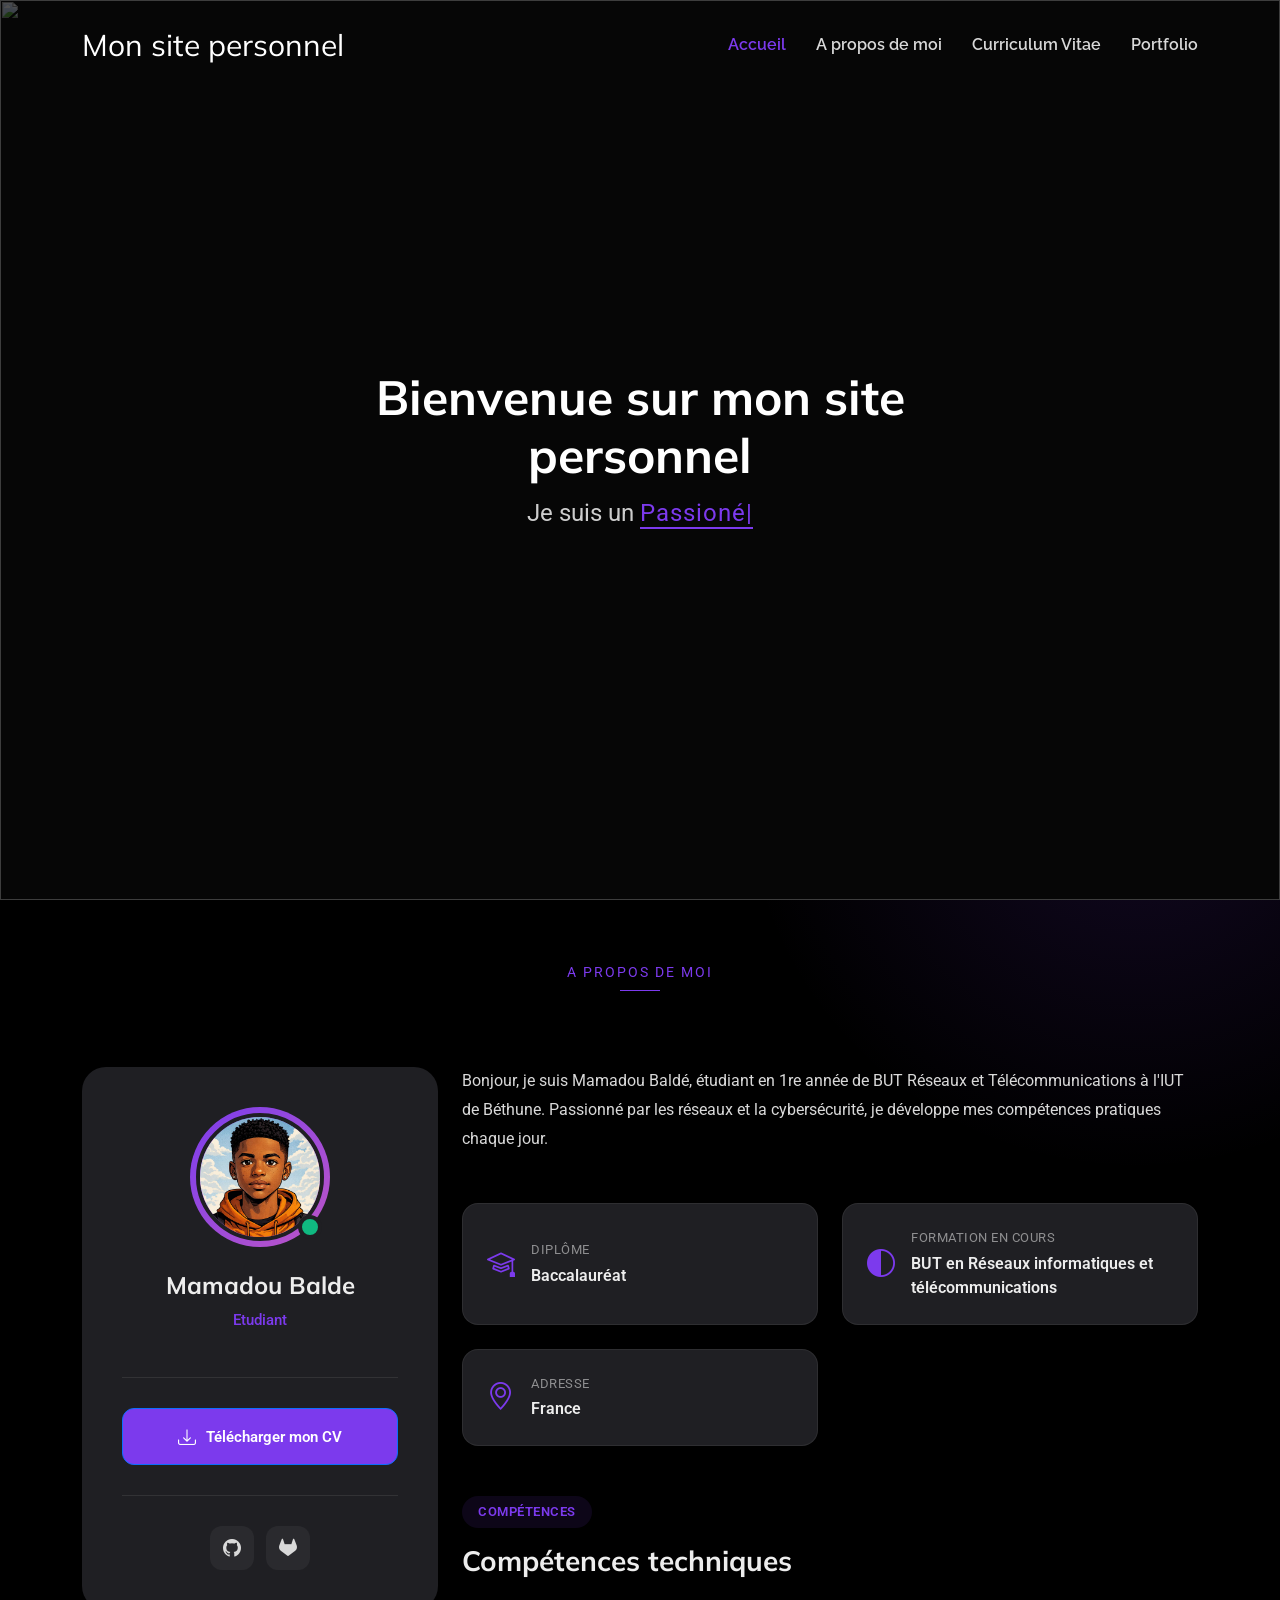
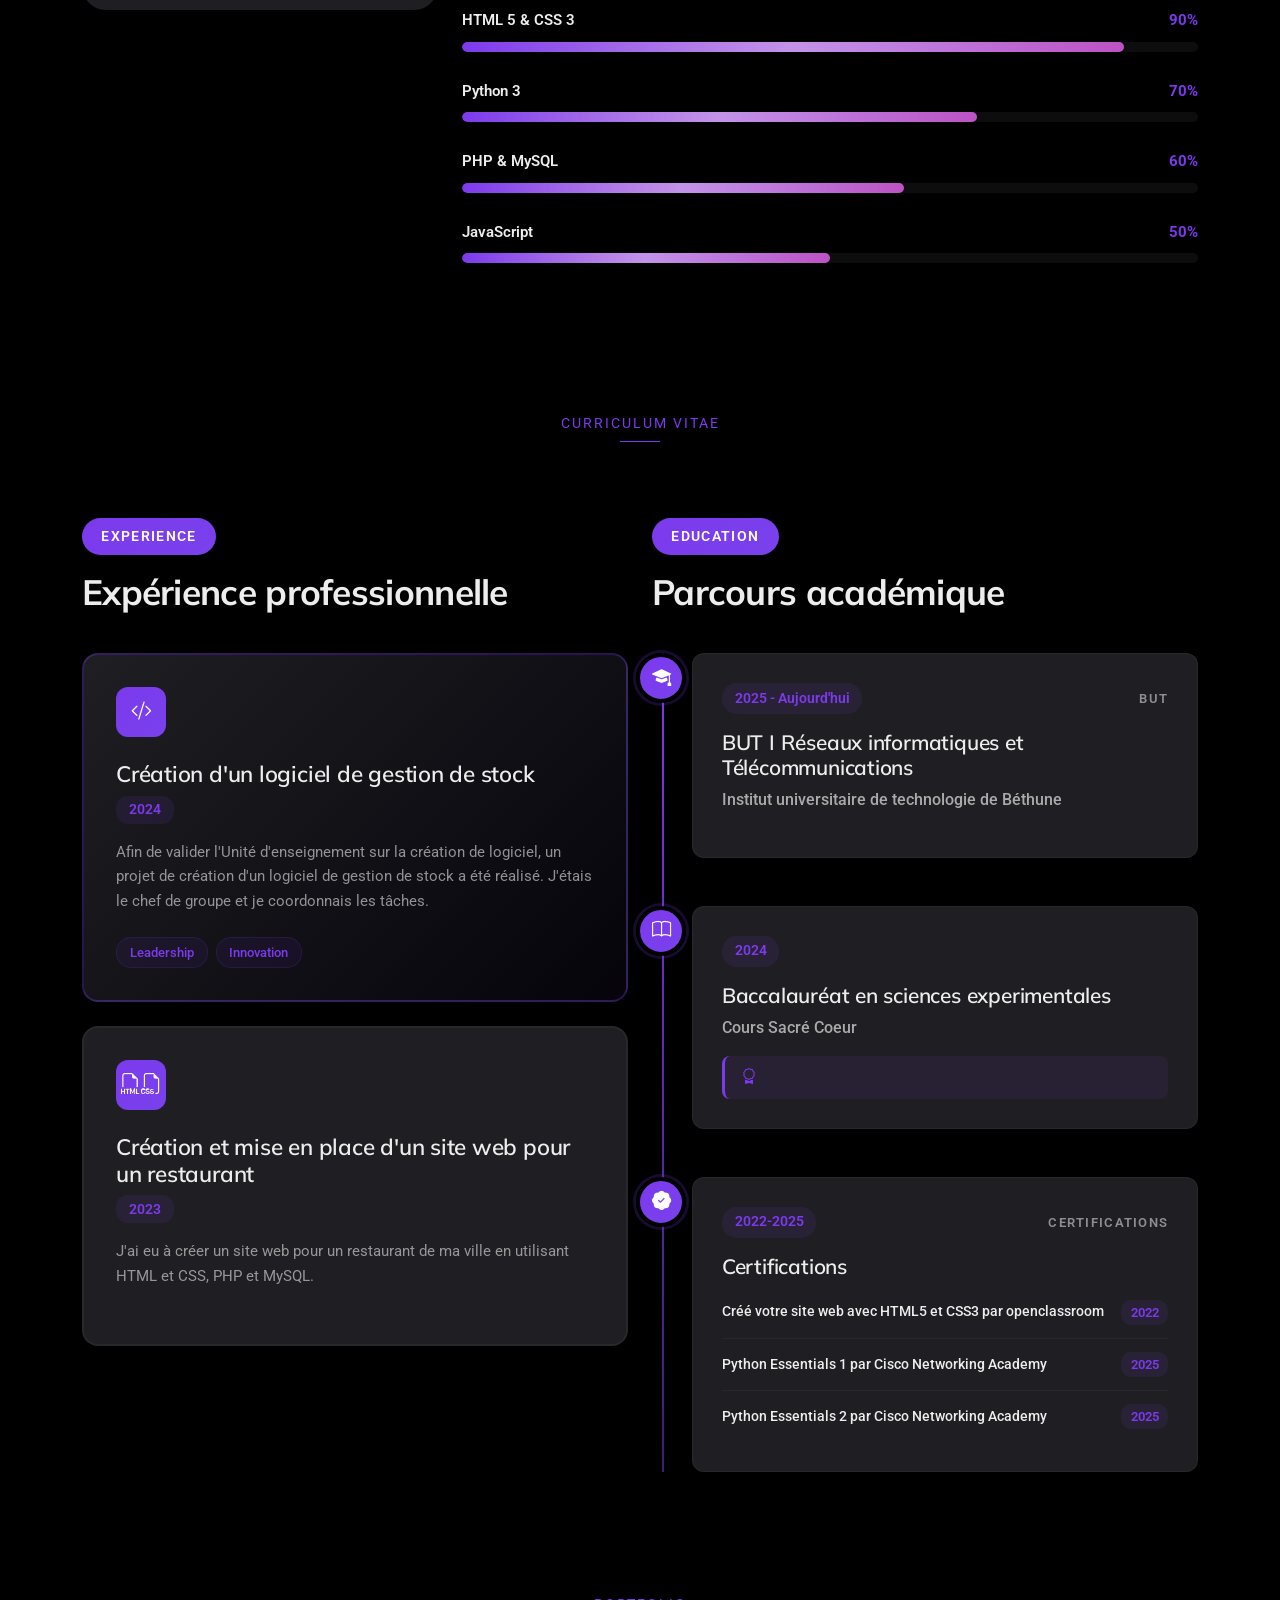
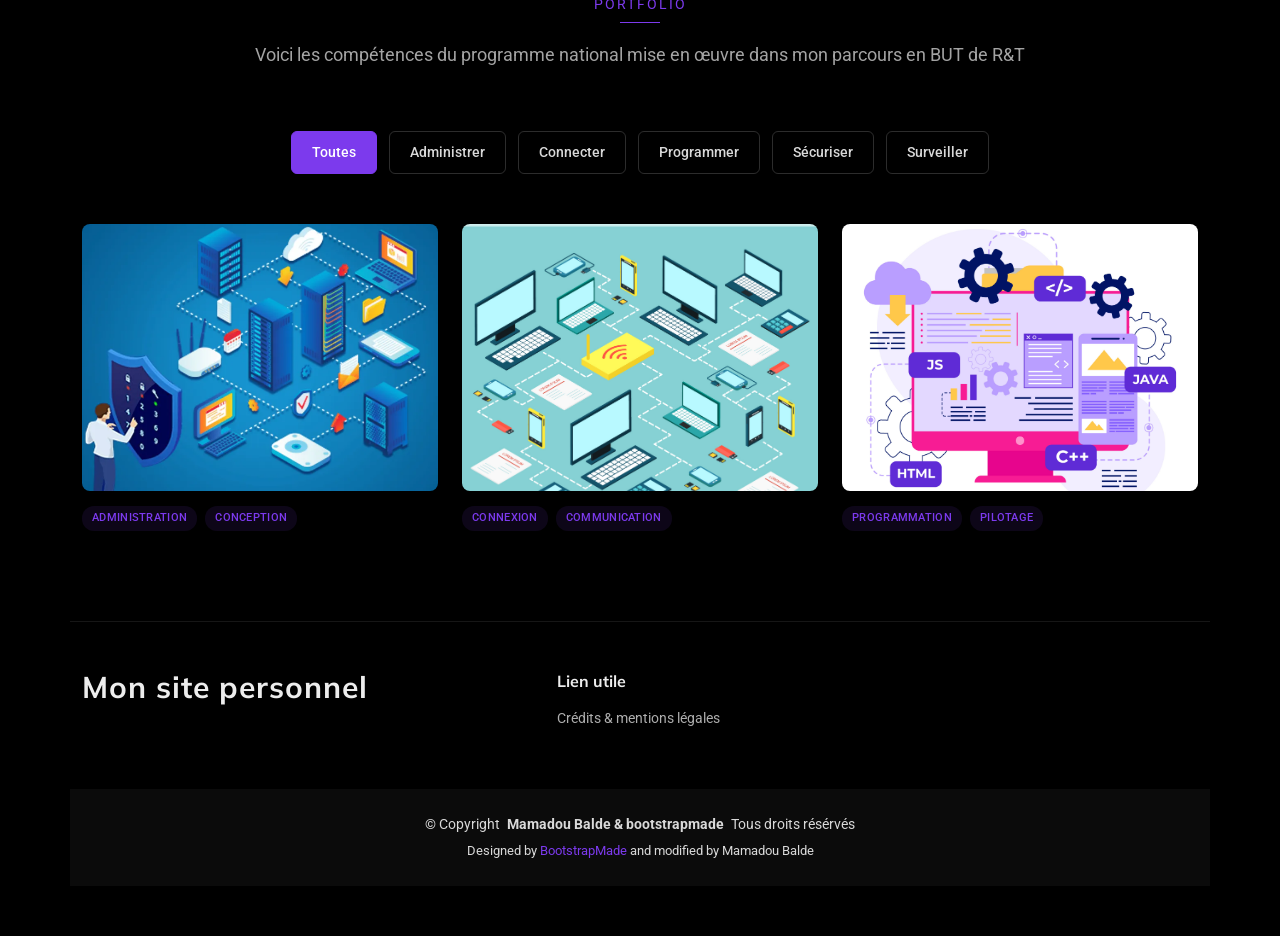
==== commit 7b075ffb: "Fin des AC" ====
--- a/index.html
+++ b/index.html
@@ -151,10 +151,10 @@
                   <div class="skill-item">
                     <div class="skill-info">
                       <span class="skill-name">HTML 5 &amp; CSS 3</span>
-                      <span class="skill-percent">88%</span>
+                      <span class="skill-percent">90%</span>
                     </div>
                     <div class="progress">
-                      <div class="progress-bar" role="progressbar" aria-valuenow="88" aria-valuemin="0" aria-valuemax="100"></div>
+                      <div class="progress-bar" role="progressbar" aria-valuenow="90" aria-valuemin="0" aria-valuemax="100"></div>
                     </div>
                   </div>
 
@@ -174,7 +174,7 @@
                       <span class="skill-percent">60%</span>
                     </div>
                     <div class="progress">
-                      <div class="progress-bar" role="progressbar" aria-valuenow="70" aria-valuemin="0" aria-valuemax="100"></div>
+                      <div class="progress-bar" role="progressbar" aria-valuenow="60" aria-valuemin="0" aria-valuemax="100"></div>
                     </div>
                   </div>
 
@@ -184,7 +184,7 @@
                       <span class="skill-percent">50%</span>
                     </div>
                     <div class="progress">
-                      <div class="progress-bar" role="progressbar" aria-valuenow="70" aria-valuemin="0" aria-valuemax="100"></div>
+                      <div class="progress-bar" role="progressbar" aria-valuenow="50" aria-valuemin="0" aria-valuemax="100"></div>
                     </div>
                   </div>
                 </div>
@@ -439,7 +439,7 @@
                 </div>
               </div>
             </div>
-
+            <!--
             <div class="col-lg-4 col-md-6 portfolio-item isotope-item filter-secure">
               <div class="portfolio-card">
                 <div class="portfolio-image-container">
@@ -495,6 +495,7 @@
                 </div>
               </div>
             </div>
+          -->
 
           </div>
 
--- a/assets/css/main.css
+++ b/assets/css/main.css
@@ -4336,7 +4336,7 @@
 
 /* Banderole */
 .banner {
-  background: white;
+  background: #7c3aed/*var(--surface-color)*/;
   border-radius: 20px;
   padding: 1.2rem 2rem;
   display: flex;
@@ -4362,17 +4362,17 @@
 .banner-text {
   font-size: 1.2rem;
   font-weight: 600;
-  color: #333;
+  color:white;
   flex: 1;
 }
 
-/* Bouton + */
+/* Bouton ▼ */
 .toggle-btn {
   width: 40px;
   height: 40px;
   border: none;
-  background: #667eea;
-  color: white;
+  background: white;
+  color: black;
   border-radius: 50%;
   font-size: 1.8rem;
   display: flex;
@@ -4390,7 +4390,7 @@
 }
 
 .toggle-btn.rotated {
-  transform: rotate(45deg);
+  transform: rotate(180deg);
   background: #764ba2;
 }
 
@@ -4403,21 +4403,20 @@
   max-height: 0;
   overflow: hidden;
   transition: max-height 0.4s cubic-bezier(0.4, 0, 0.2, 1);
-  padding: 0 2rem;
+  background: transparent;
 }
 
 .details.visible {
-  max-height: 500px;
-  padding: 1.5rem 2rem 2rem 2rem;
+  max-height: 300px;
 }
 
 .details-content {
-  border-top: 2px solid #f0f0f0;
+  padding: 1.5rem 2rem 2rem 2rem; 
+  border-top: 2px solid;
   padding-top: 1.5rem;
-  color: #555;
+  color: #f0f0f0;
   line-height: 1.8;
 }
-
 .details-title {
   font-size: 1.1rem;
   font-weight: 600;
@@ -4432,6 +4431,7 @@
 /* Exemples de banderoles */
 .banner-example {
   margin-bottom: 1.5rem;
+  gap: 0;
 }
 
 .instructions {
@@ -4440,4 +4440,5 @@
   margin-top: 3rem;
   opacity: 0.9;
   font-size: 0.95rem;
-}+}
+
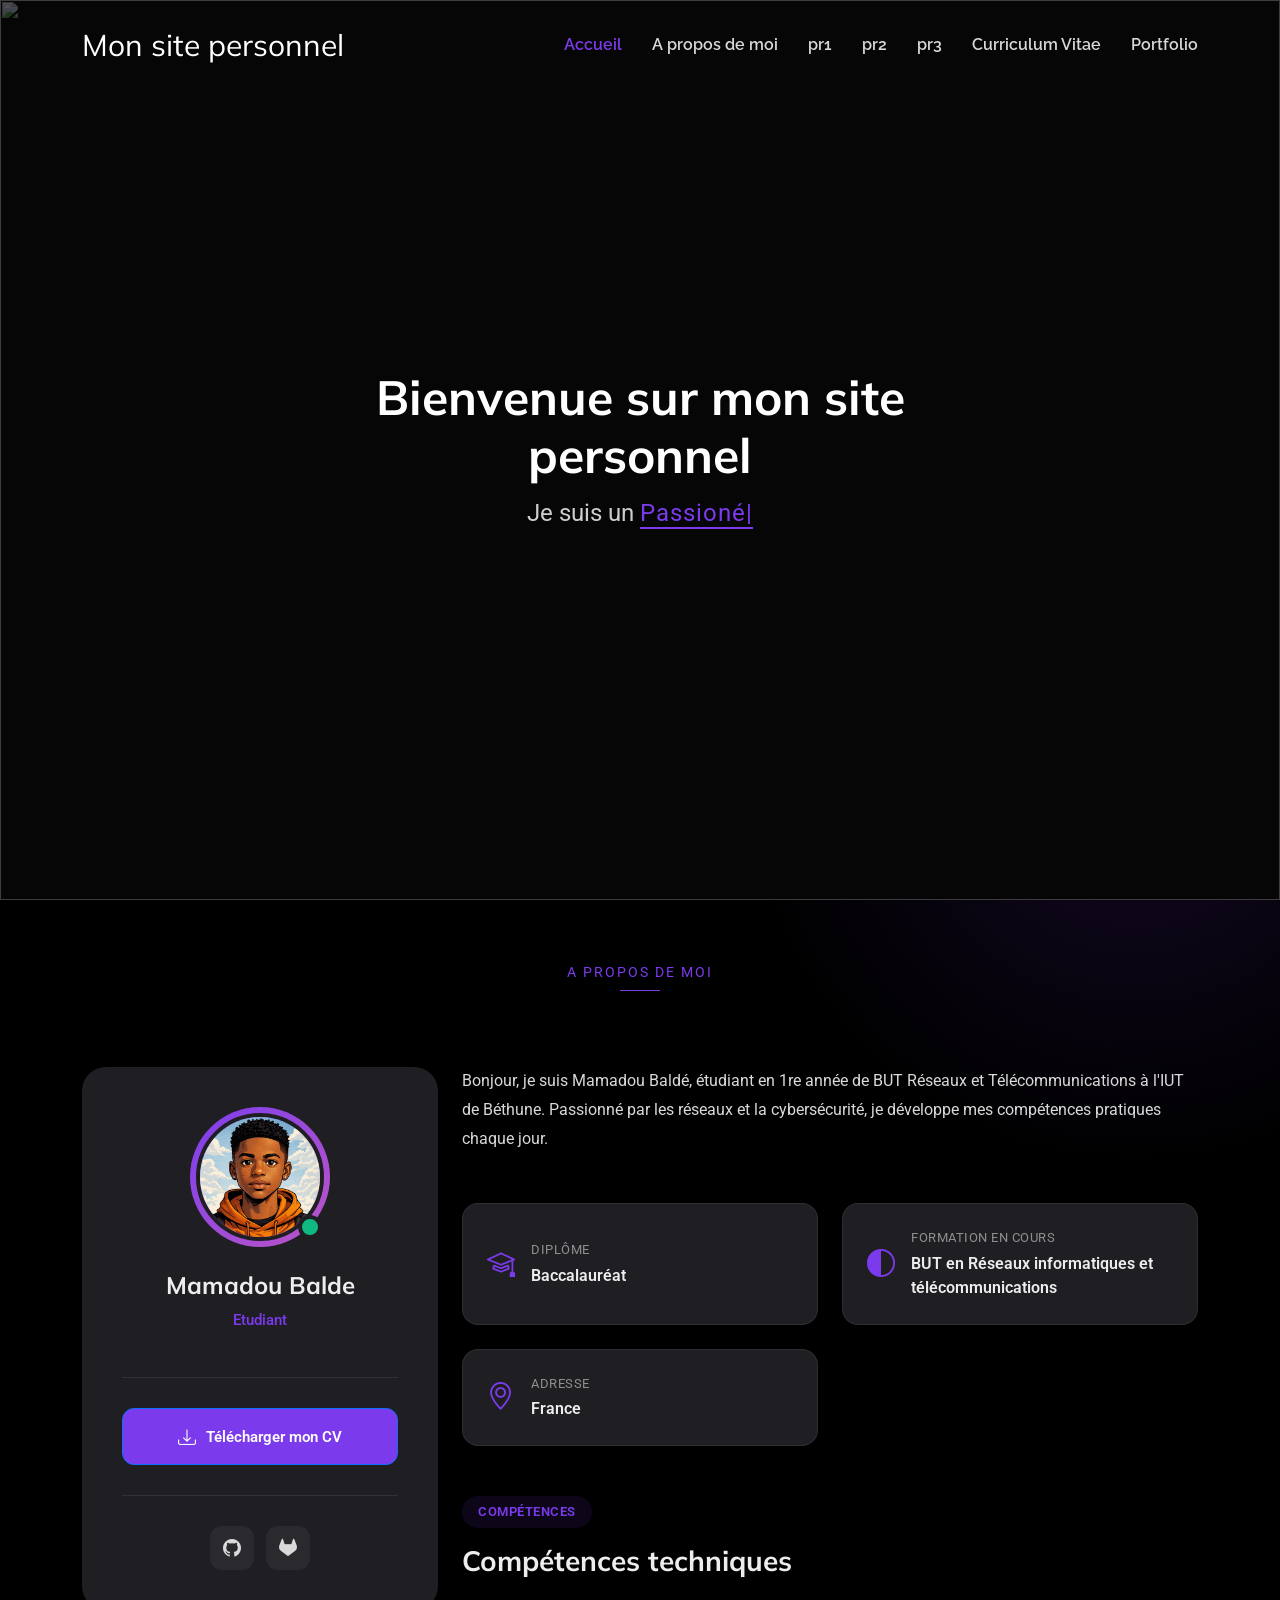
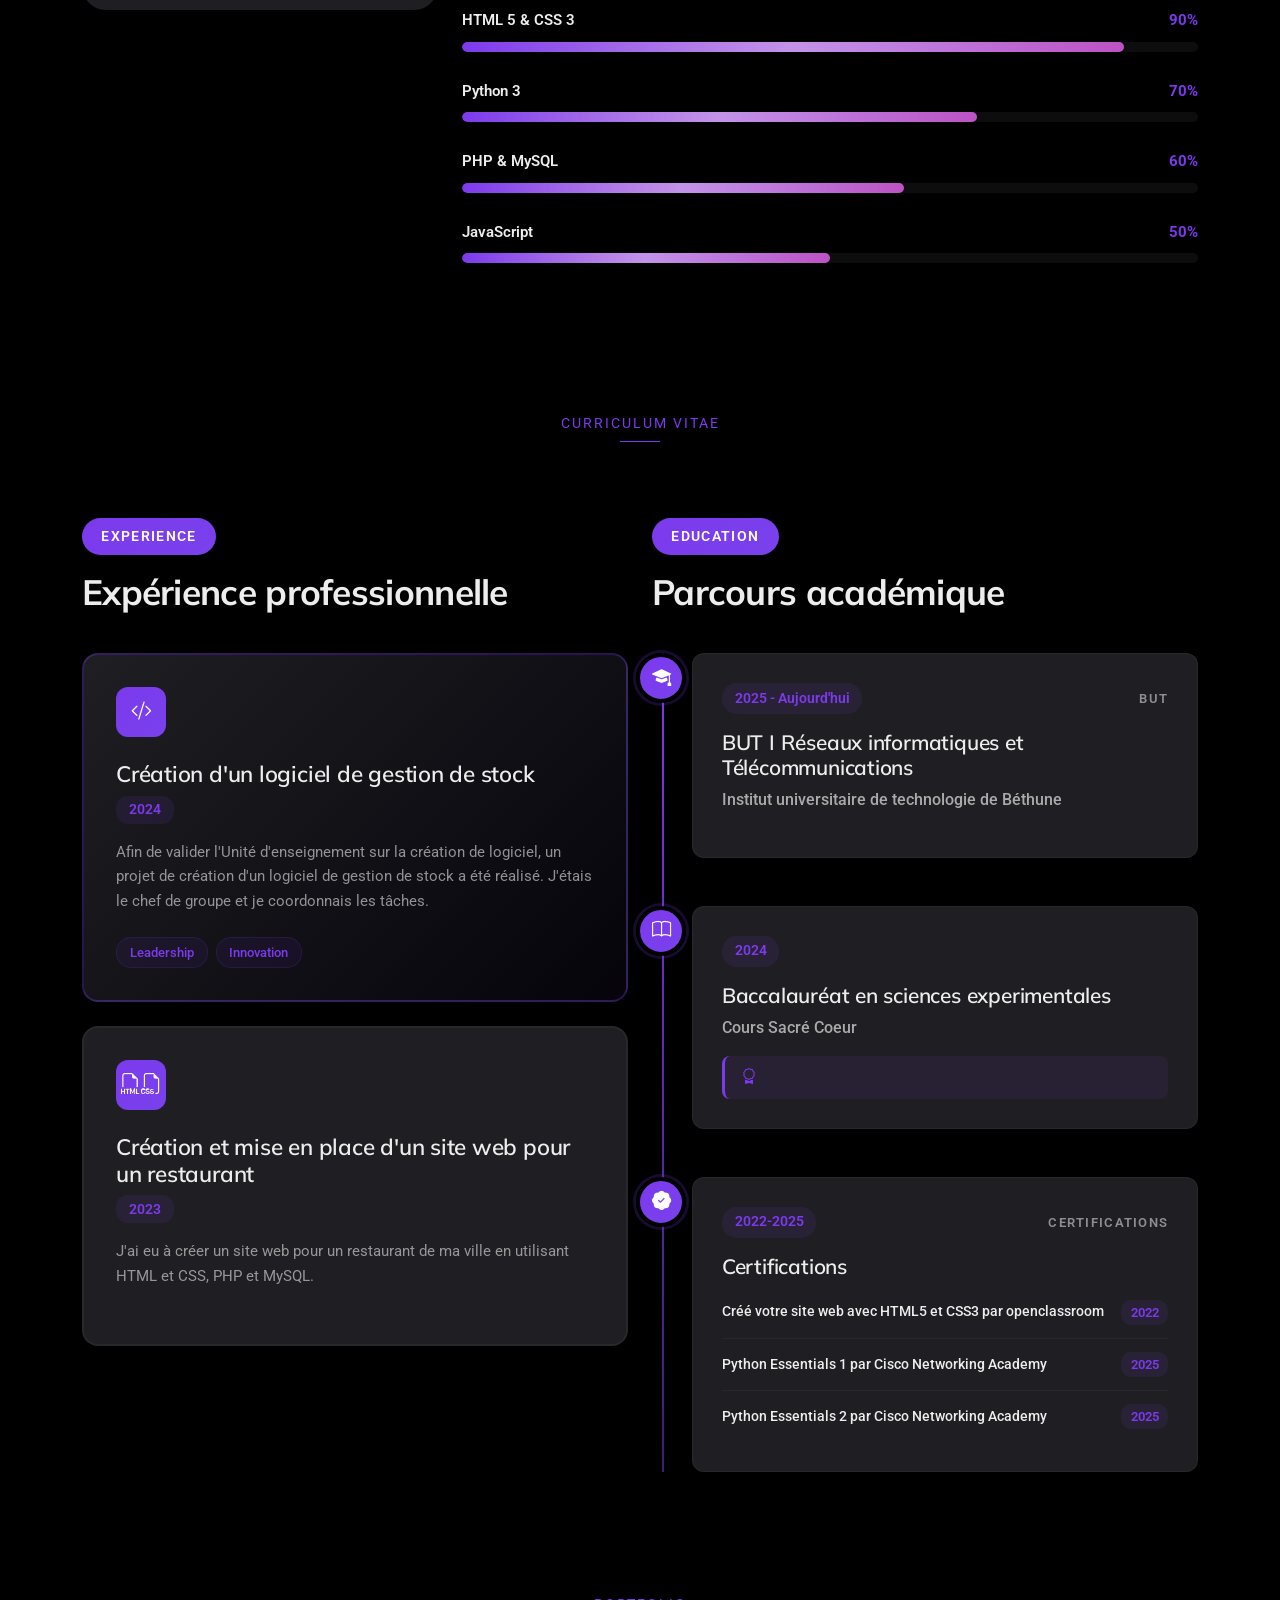
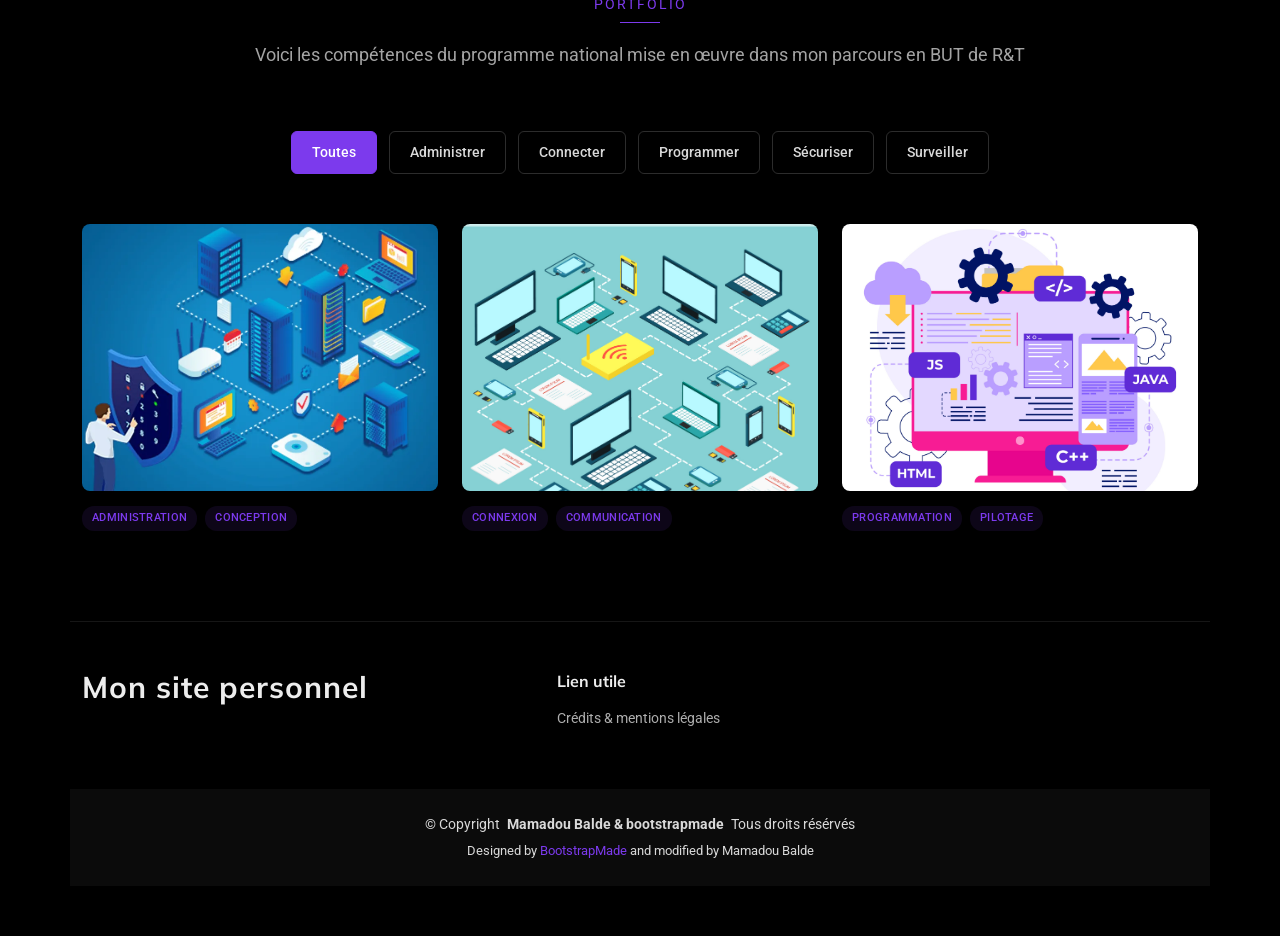
==== commit 08ca6ad3: "ajout de justificatifs" ====
--- a/index.html
+++ b/index.html
@@ -51,6 +51,9 @@
         <ul>
           <li><a href="#hero" class="active">Accueil</a></li>
           <li><a href="#about">A propos de moi</a></li>
+          <li><a href="/Projects/pr1.html">pr1</a></li>
+          <li><a href="/Projects/pr2.html">pr2</a></li>
+          <li><a href="/Projects/pr3.html">pr3</a></li>
           <li><a href="#resume">Curriculum Vitae</a></li>
           <li><a href="#portfolio">Portfolio</a></li>  
         </ul>
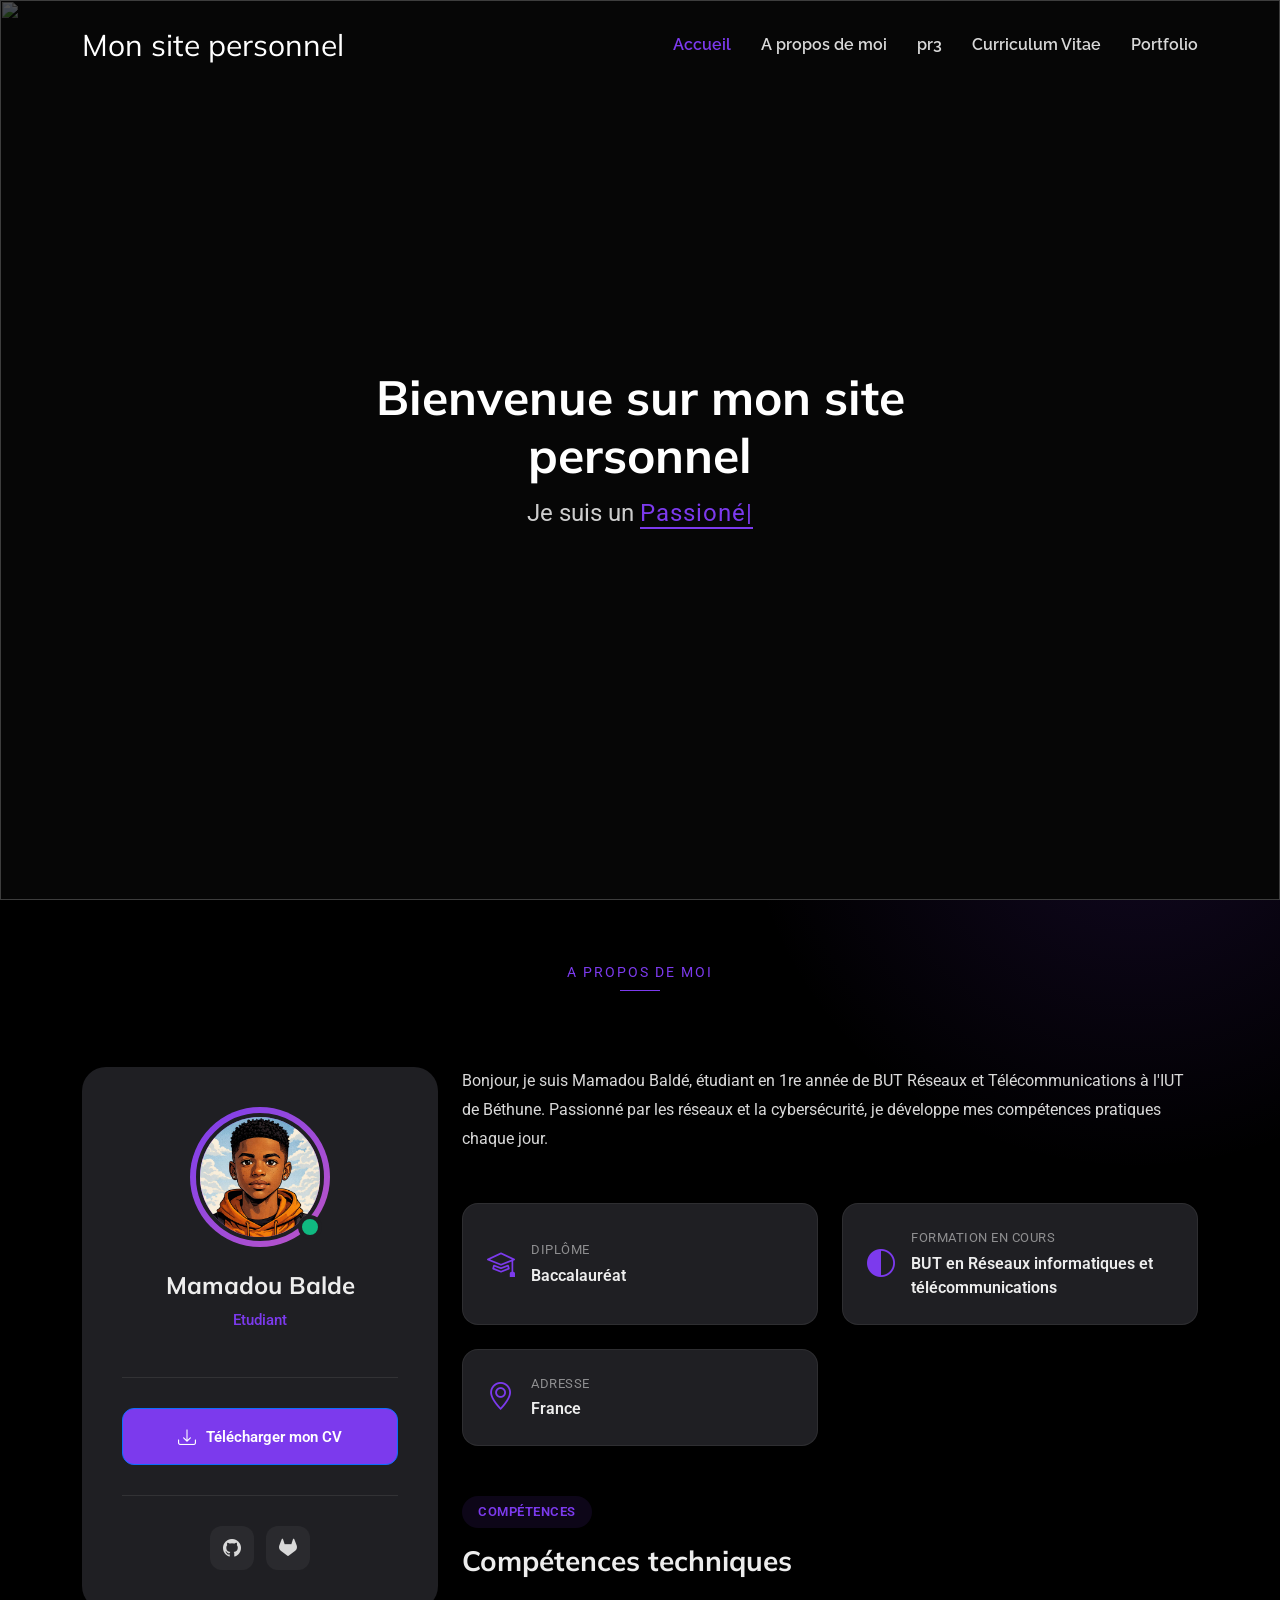
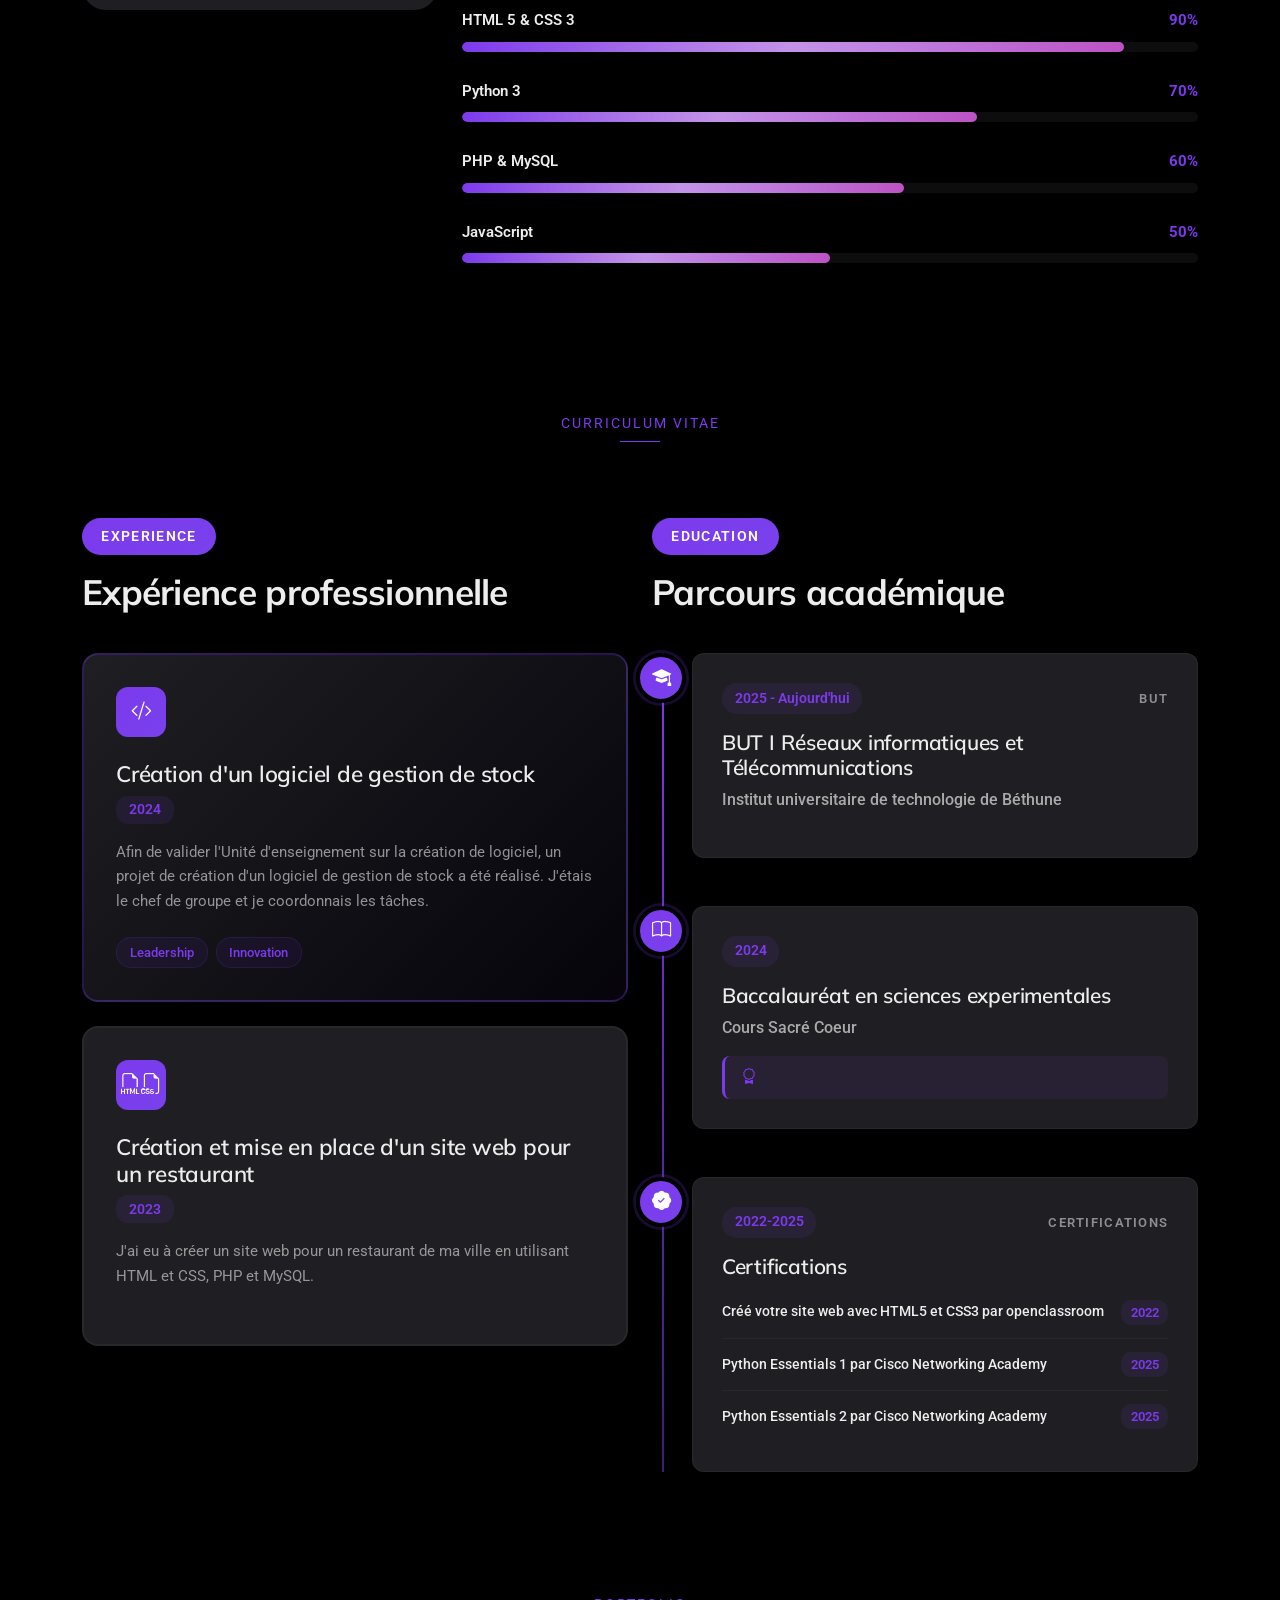
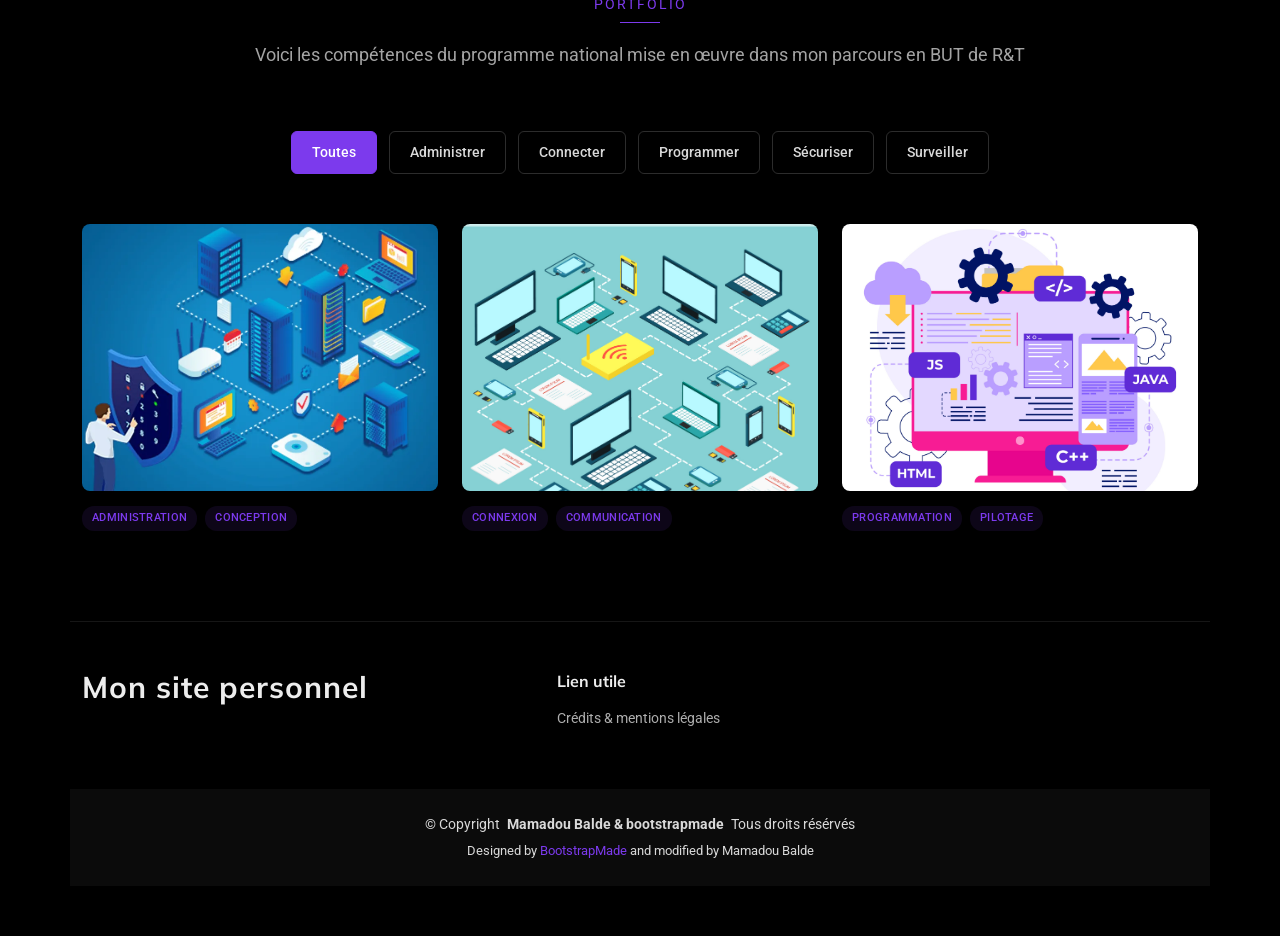
==== commit 03e2d893: "b" ====
--- a/index.html
+++ b/index.html
@@ -51,8 +51,6 @@
         <ul>
           <li><a href="#hero" class="active">Accueil</a></li>
           <li><a href="#about">A propos de moi</a></li>
-          <li><a href="/Projects/pr1.html">pr1</a></li>
-          <li><a href="/Projects/pr2.html">pr2</a></li>
           <li><a href="/Projects/pr3.html">pr3</a></li>
           <li><a href="#resume">Curriculum Vitae</a></li>
           <li><a href="#portfolio">Portfolio</a></li>  
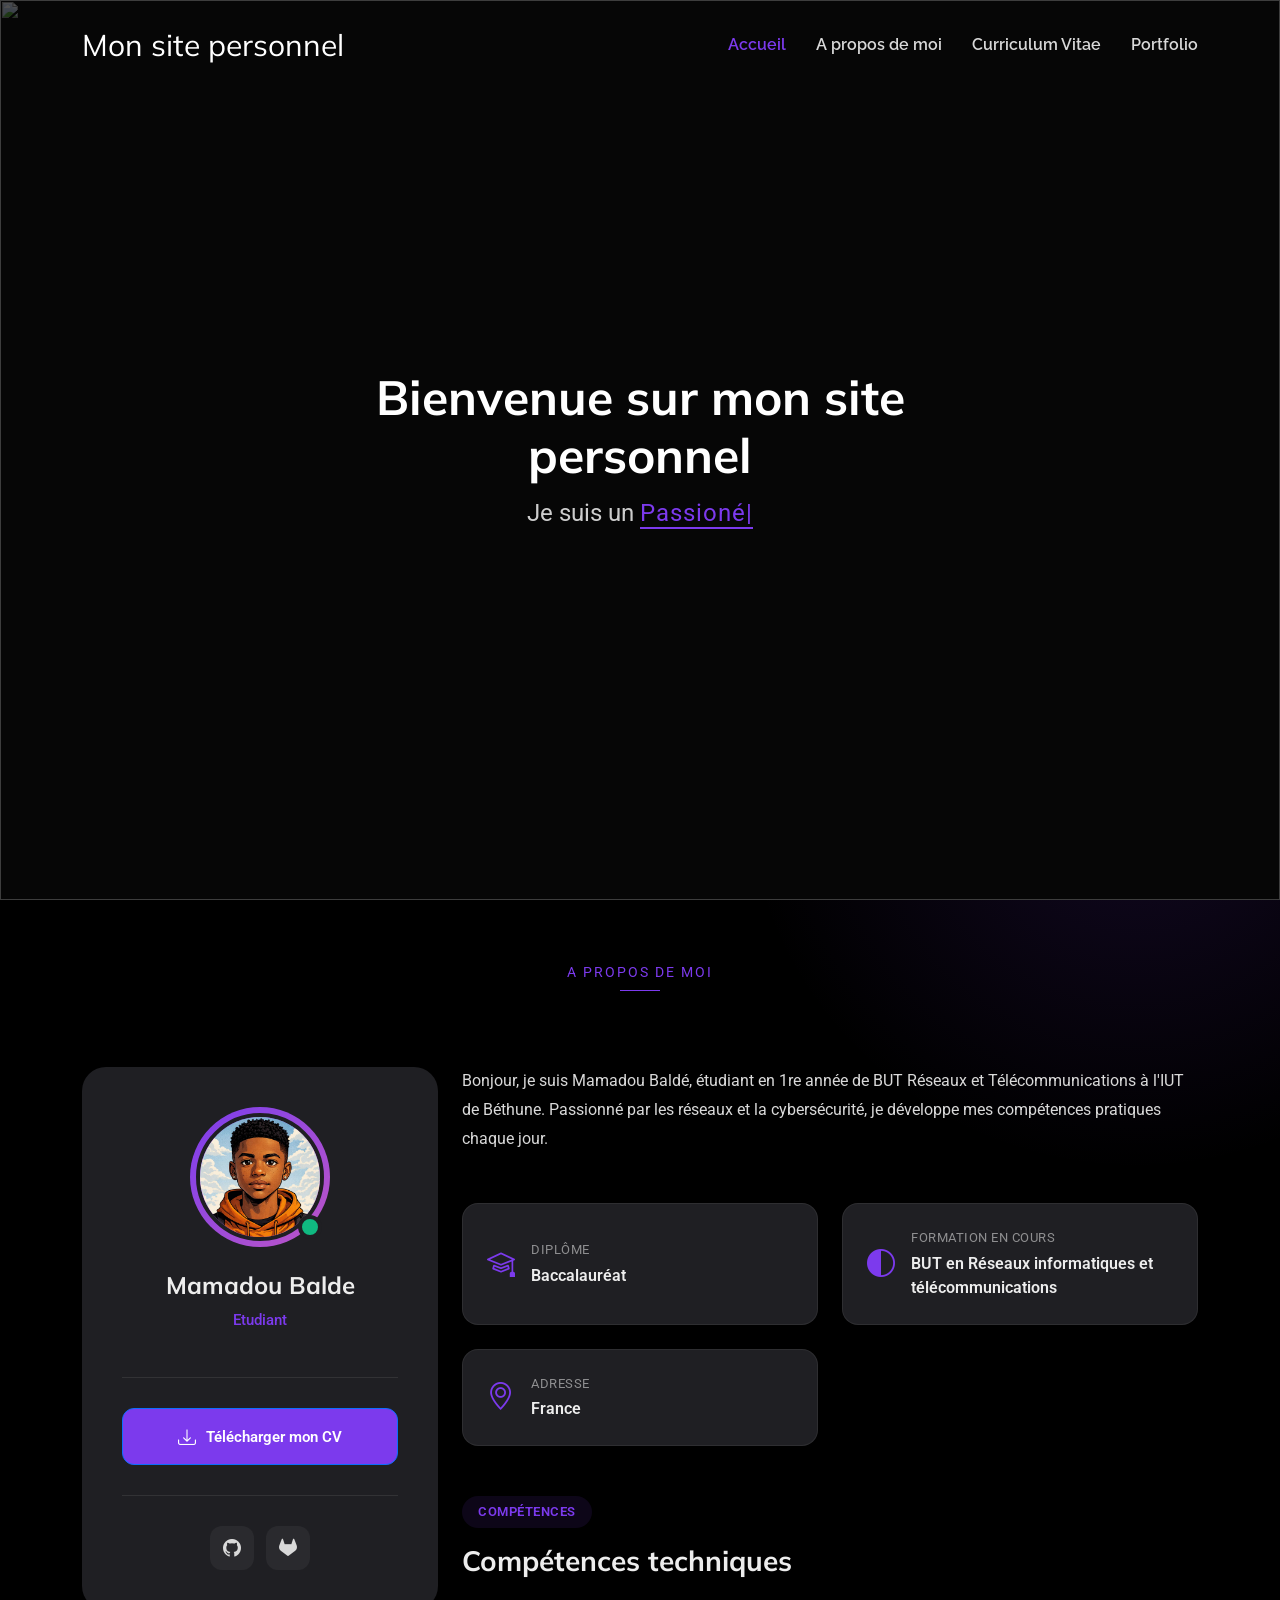
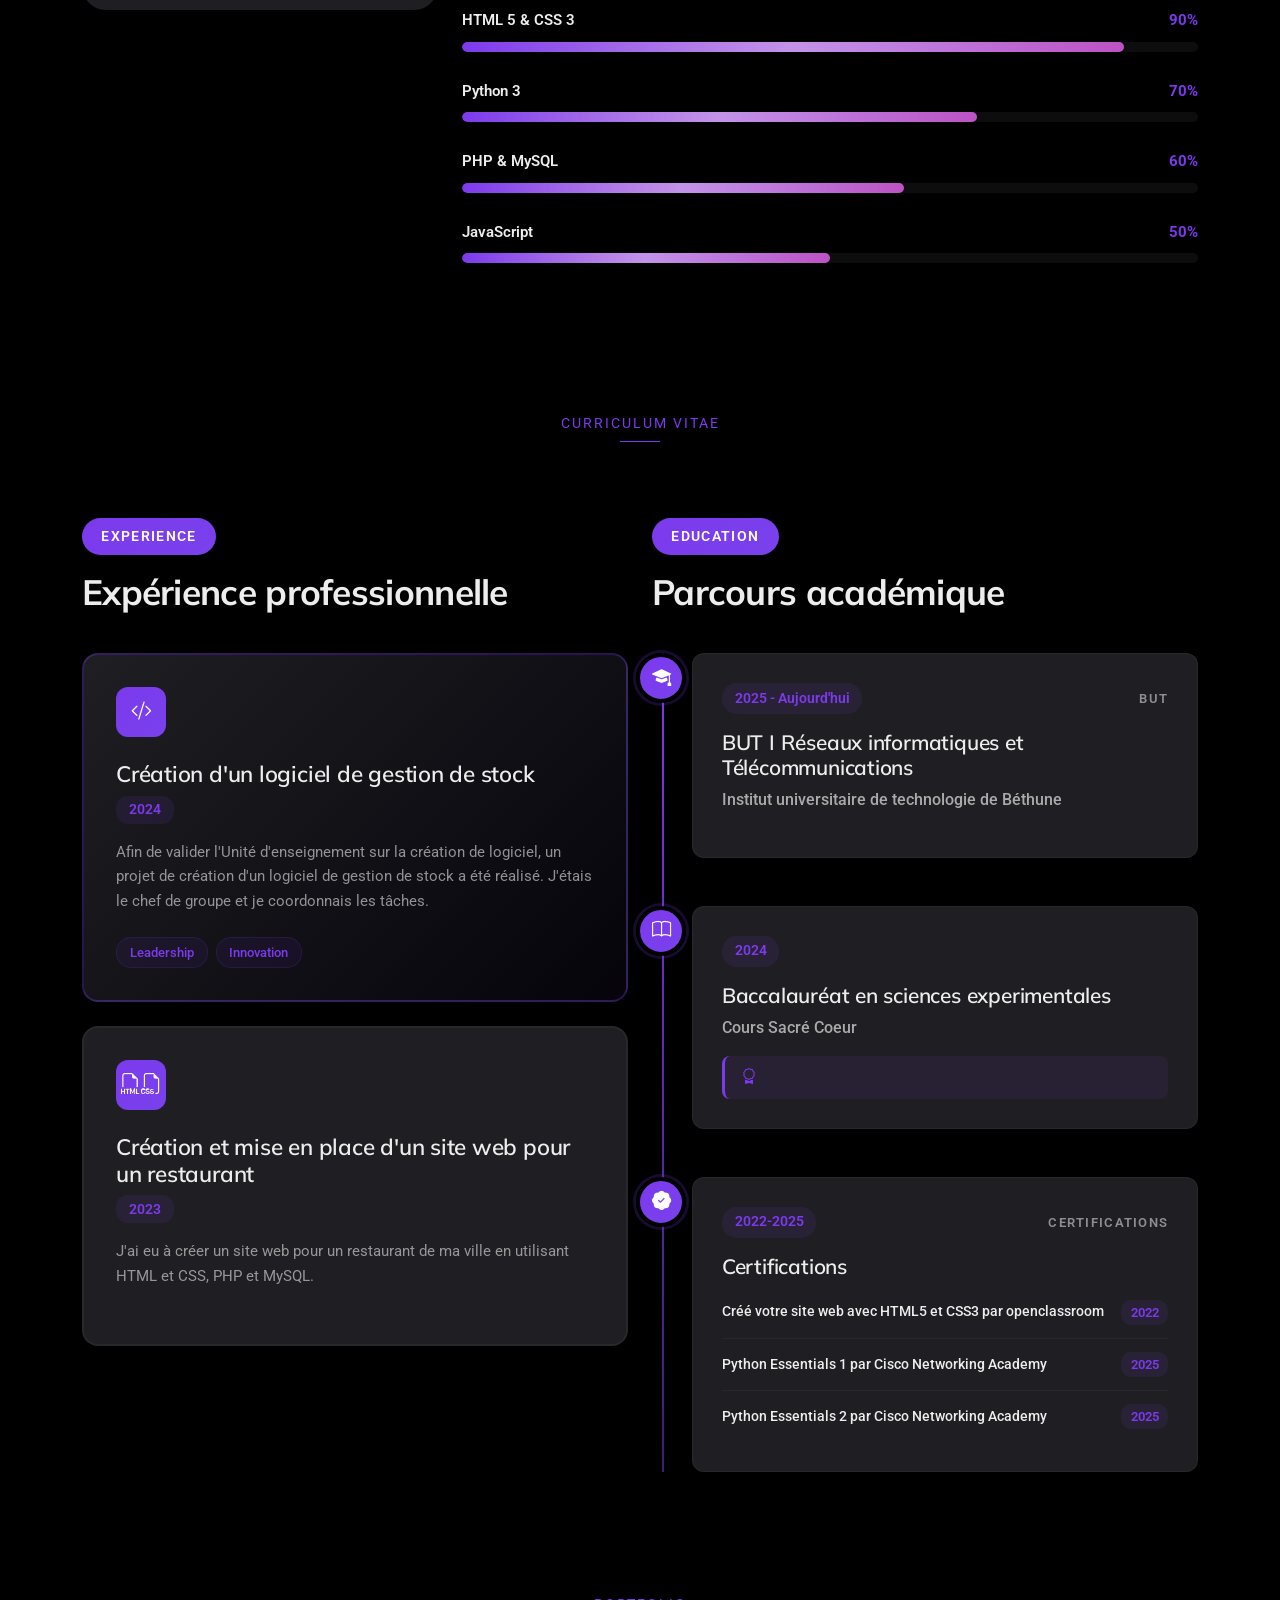
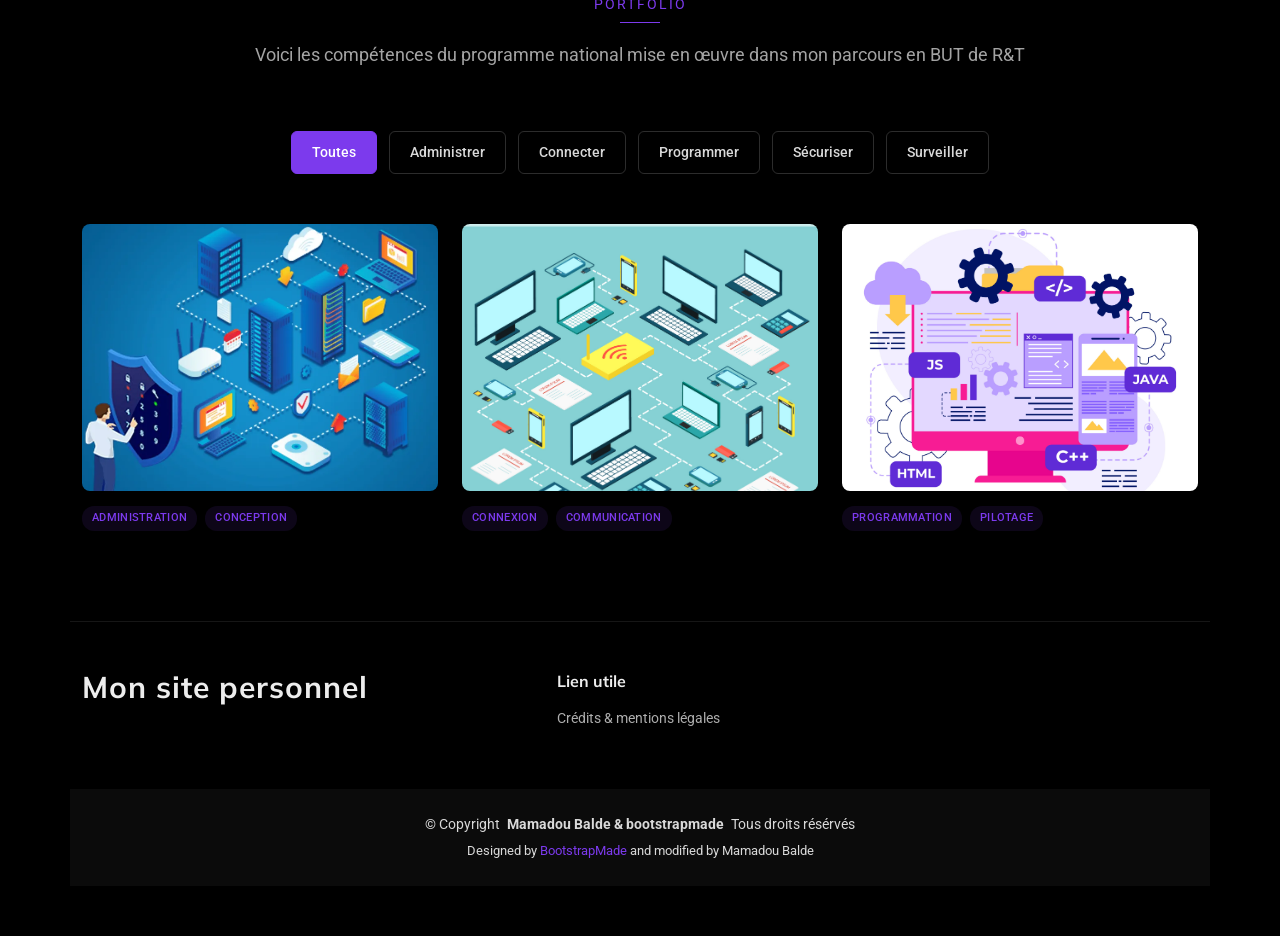
==== commit 04caafd1: "Fin portfolio" ====
--- a/index.html
+++ b/index.html
@@ -51,7 +51,6 @@
         <ul>
           <li><a href="#hero" class="active">Accueil</a></li>
           <li><a href="#about">A propos de moi</a></li>
-          <li><a href="/Projects/pr3.html">pr3</a></li>
           <li><a href="#resume">Curriculum Vitae</a></li>
           <li><a href="#portfolio">Portfolio</a></li>  
         </ul>
